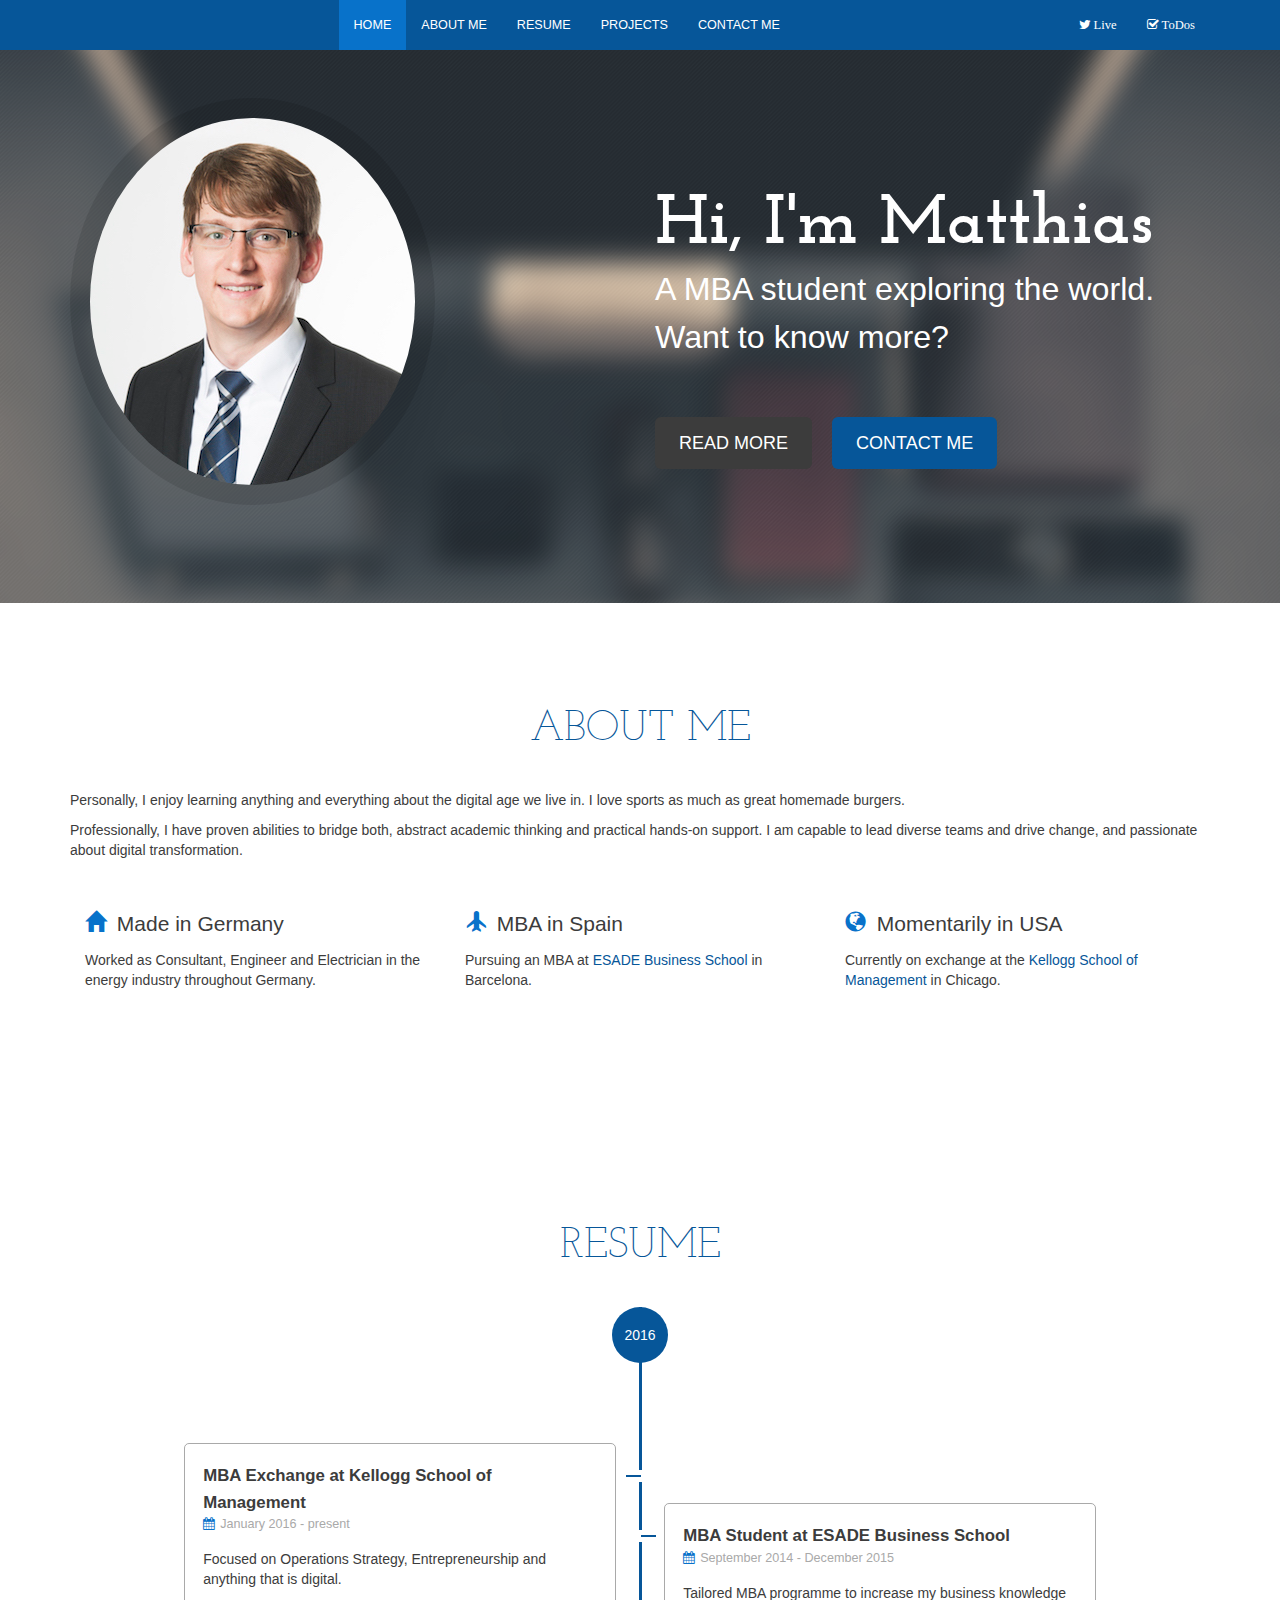
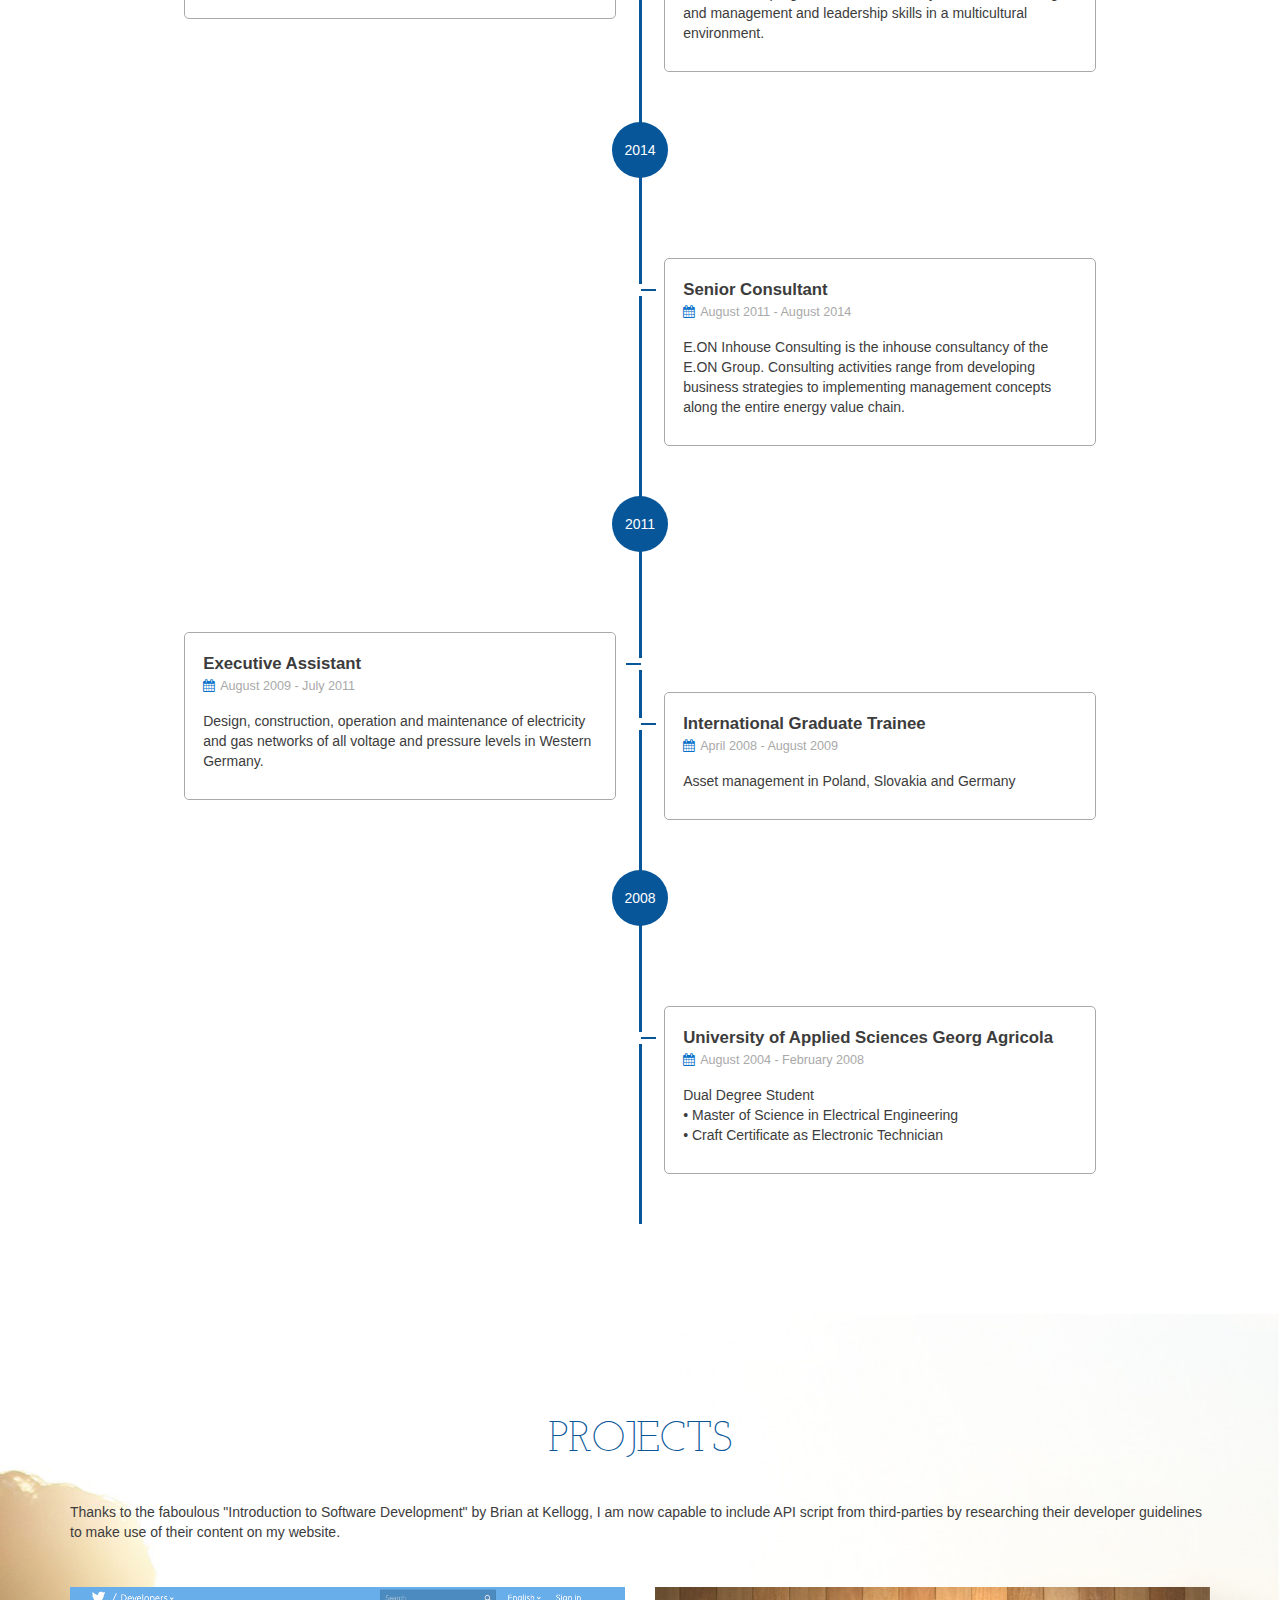
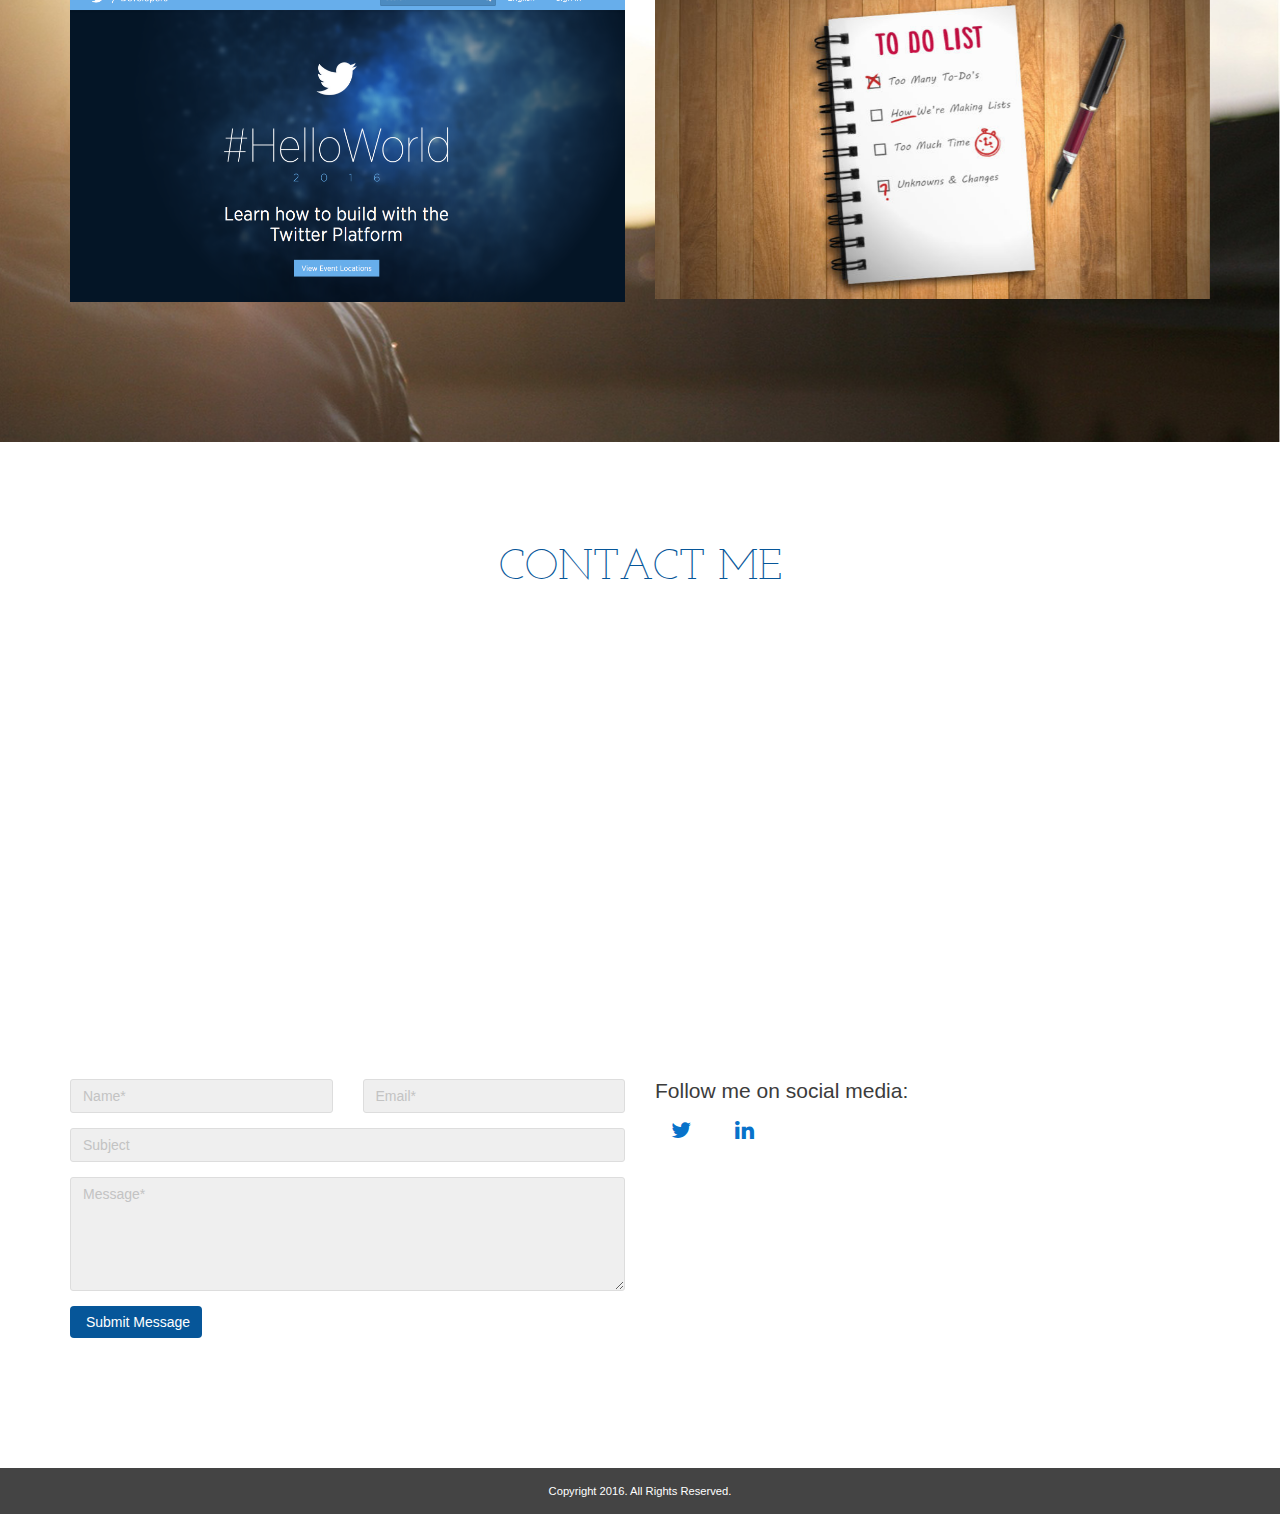
==== index.html @ 9c180a4d "Fixed navbar" ====
<!DOCTYPE html>
<head>
	<title>Matthias Printz - About Me</title>
	<meta charset="utf-8">
	<meta name="viewport" content="width=device-width, initial-scale=1.0">
	<meta name="description" content="Germany - Spain - USA">
	<meta name="author" content="Matthias Printz">

	<!-- CSS -->
	<link href="assets/css/bootstrap.css" media="screen, projection" rel="stylesheet" type="text/css">
	<link href="assets/css/font-awesome.min.css" media="screen, projection" rel="stylesheet" type="text/css">
	<link href="assets/css/main.css" media="screen, projection" rel="stylesheet" type="text/css">
	<link href="assets/css/skins/blue.css" media="screen, projection" rel="stylesheet" type="text/css">

	<!-- Fav and touch icons -->
	<!--  <link rel="apple-touch-icon-precomposed" sizes="144x144" href="assets/ico/apple-touch-icon-144-precomposed.png">
	<link rel="apple-touch-icon-precomposed" sizes="114x114" href="assets/ico/apple-touch-icon-114-precomposed.png">
	<link rel="apple-touch-icon-precomposed" sizes="72x72" href="assets/ico/apple-touch-icon-72-precomposed.png">
	<link rel="apple-touch-icon-precomposed" href="assets/ico/apple-touch-icon-57-precomposed.png">
	<link rel="shortcut icon" href="assets/ico/favicon.png"> -->

</head>
<body id="top" data-spy="scroll" data-target="#main-nav">
	<!-- WRAPPER -->
	<div class="wrapper">

		<!-- MAIN NAVIGATION -->
		<nav class="navbar navbar-default navbar-fixed-top" id="main-nav" role="navigation">
			<div class="container">
				<!-- brand and toggle -->
				<div class="navbar-header">
					<button type="button" class="navbar-toggle" data-toggle="collapse" data-target=".main-nav-collapse">
						<span class="sr-only">Toggle Navigation</span>
						<i class="fa fa-bars"></i>
					</button>
				</div>

				<!-- navigation links -->
				<div class="collapse navbar-collapse main-nav-collapse">
					<ul class="nav navbar-nav">
						<li><a href="#top">HOME</a></li>
						<li><a href="#about-me">ABOUT ME</a></li>
						<li><a href="#resume">RESUME</a></li>
						<li><a href="#projects">PROJECTS</a></li>
						<li><a href="#contacts">CONTACT ME</a></li>
					</ul>
					<ul class="nav navbar-nav navbar-right">
						<li><a href="twitter.html"<i class="fa fa-twitter"></i> Live</a></li>
						<li><a href="todos.html"<i class="fa fa-check-square-o"></i> ToDos</a></li>
					</ul>
				</div>
			</div>
		</nav>
		<!-- END MAIN NAVIGATION -->

		<!-- HEADER -->
		<header class="hero-unit header" id="header">
			<div class="container">
				<div class="row">
					<div class="col-md-6 left">
						<div class="avatar">
							<img src="assets/img/matthiasprintz.png" class="img-responsive" alt="Profile Picture" />
						</div>
					</div>
					<div class="col-md-6 right">
						<h1 class="hide">MATTHIAS PRINTZ</h1>
						<h2 class="heading">Hi, I'm Matthias</h2>
						<p>A MBA student exploring the world. Want to know more?</p>
						<a href="#about-me" class="btn btn-default btn-lg">READ MORE</a><a href="#contacts" class="btn btn-primary btn-lg">CONTACT ME</a>
					</div>
				</div>
			</div>
		</header>
		<!-- END HEADER -->

		<!-- ABOUT ME -->
		<section class="section about-me" id="about-me">
			<div class="container">
				<h2 class="heading">ABOUT ME</h2>
				<p>Personally, I enjoy learning anything and everything about the digital age we live in. I love sports as much as great homemade burgers.</p>
				<p>Professionally, I have proven abilities to bridge both, abstract academic thinking and practical hands-on support. I am capable to lead diverse teams and drive change, and passionate about digital transformation.</p>
				<div class="row interest">
					<div class="col-md-4">
						<h3 class="sub-heading"><span class="glyphicon glyphicon-home"></span> Made in Germany</h3>
						<p>Worked as Consultant, Engineer and Electrician in the energy industry throughout Germany.</p>
					</div>
					<div class="col-md-4">
						<h3 class="sub-heading"><span class="glyphicon glyphicon-plane"></span> MBA in Spain</h3>
						<p>Pursuing an MBA at <a href="http://www.esade.edu/ftmba/eng"> ESADE Business School</a> in Barcelona.</p>
					</div>
					<div class="col-md-4">
						<h3 class="sub-heading"><span class="glyphicon glyphicon-globe"></span> Momentarily in USA</h3>
						<p>Currently on exchange at the <a href="http://www.kellogg.northwestern.edu/programs/full-time-mba.aspx"> Kellogg School of Management</a> in Chicago.</p>
					</div>
				</div>
			</div>
		</section>
		<!-- END ABOUT ME -->

		<!-- RESUME -->
		<section class="section resume" id="resume">
			<div class="container">
				<h2 class="heading">RESUME</h2>
				<ul class="timeline">
					
					<li class="year">2016</li>
					<li class="event">
						<h3 class="heading">MBA Exchange at Kellogg School of Management</h3>
						<span class="month"><i class="fa fa-calendar"></i>January 2016 - present</span>
						<p>Focused on Operations Strategy, Entrepreneurship and anything that is digital.</p>
					</li>
					<li class="event">
						<h3 class="heading">MBA Student at ESADE Business School</h3>
						<span class="month"><i class="fa fa-calendar"></i>September 2014 - December 2015</span>
						<p>Tailored MBA programme to increase my business knowledge and management and leadership skills in a multicultural environment.</p>
					</li>
					
					<li class="year">2014</li>
					<li class="event">
						<h3 class="heading">Senior Consultant</h3>
						<span class="month"><i class="fa fa-calendar"></i>August 2011 - August 2014</span>
						<p>E.ON Inhouse Consulting is the inhouse consultancy of the E.ON Group. Consulting activities range from developing business strategies to implementing management concepts along the entire energy value chain.</p>
					</li>
					<li> </li>				

					<li class="year">2011</li>
					<li class="event">
						<h3 class="heading">Executive Assistant</h3>
						<span class="month"><i class="fa fa-calendar"></i>August 2009 - July 2011</span>
						<p>Design, construction, operation and maintenance of electricity and gas networks of all voltage and pressure levels in Western Germany.</p>
					</li>
					<li class="event">
						<h3 class="heading">International Graduate Trainee</h3>
						<span class="month"><i class="fa fa-calendar"></i>April 2008 - August 2009</span>
						<p>Asset management in Poland, Slovakia and Germany</p>
					</li>
					
					<li class="year">2008</li>
					<li class="event">
						<h3 class="heading">University of Applied Sciences Georg Agricola</h3>
						<span class="month"><i class="fa fa-calendar"></i>August 2004 - February 2008</span>
						<p> Dual Degree Student
						</br>•	Master of Science in Electrical Engineering
						</br>•	Craft Certificate as Electronic Technician 
						</p>
					</li>
				
				</ul>
			</div>
		</section>
		<!-- END RESUME -->

		<!-- PROJECTS -->
		<section class="section projects" id="projects">
			<div class="container">
				<h2 class="heading">PROJECTS</h2>
				<p class="copy-text">Thanks to the faboulous "Introduction to Software Development" by Brian at Kellogg, I am now capable to include API script from third-parties by researching their developer guidelines to make use of their content on my website.</p>
				<div class="row project-list">
					<ul class="project-grid project-effect-shrink">
						<li class="col-md-6">
							<figure>
								<img src="assets/img/projects/twitter.png" alt="Project 1"/>
								<figcaption>
									<div class="project-item-info">
										<h3 class="sub-heading">Twitter Live</h3>
										<p>See my latest tweets.</p>
										<a href="twitter.html" class="btn btn-primary">Check it out</a>
									</div>
								</figcaption>
							</figure>
						</li>
						<li class="col-md-6">
							<figure>
								<img src="assets/img/projects/todolist.jpg" alt="Project 2"/>
								<figcaption>
									<div class="project-item-info">
										<h3 class="sub-heading">ToDo Lists made easy</h3>
										<p>Make more out of your time.</p>
										<a href="todos.html" class="btn btn-primary">Check it out</a>
									</div>
								</figcaption>
							</figure>
						</li>
					</ul>
				</div>
			</div>
		</section>
		<!-- END PROJECTS -->

		<!-- CONTACTS -->
		<section class="section contacts" id="contacts">
			<div class="container">
				<h2 class="heading">CONTACT ME</h2>
				<div class="row google-map">
					<div class="map-canvas"></div>
				</div>
				<div class="row contact-address">
					<div class="col-md-6">
						<div class="contact-form-wrapper margin-bottom">
							<form id="contact-form" class="form-horizontal contact-form" method="post" role="form" novalidate>
								<div class="row">
									<div class="col-sm-6">
										<div class="form-group">
											<label for="contact-name" class="control-label sr-only">Name</label>
											<input type="text" class="form-control" id="contact-name" name="name" placeholder="Name*" required>
										</div>
									</div>
									<div class="col-sm-6">
										<div class="form-group">
											<label for="contact-email" class="control-label sr-only">Email</label>
											<input type="email" class="form-control" id="contact-email" name="email" placeholder="Email*" data-parsley-trigger="focusin focusout" required>
										</div>
									</div>
								</div>
								<div class="form-group">
									<label for="contact-subject" class="control-label sr-only">Subject</label>
									<div class="col-sm-12">
										<input type="text" class="form-control" id="contact-subject" name="subject" placeholder="Subject">
									</div>
								</div>
								<div class="form-group">
									<label for="contact-message" class="control-label sr-only">Message</label>
									<div class="col-sm-12">
										<textarea class="form-control" id="contact-message" name="message" rows="5" cols="30" placeholder="Message*" required></textarea>
									</div>
								</div>
								<div class="form-group">
									<div class="col-sm-12">
										<button id="submit-button" type="submit" class="btn btn-primary"><i class="fa loading-icon"></i> <span>Submit Message</span></button>
									</div>
								</div>
								<input type="hidden" name="msg-submitted" id="msg-submitted" value="true">
							</form>
						</div>
					</div>

					<div class="col-md-6">
						<div class="social">
							<h3 class="sub-heading">Follow me on social media:</h3>
							<p></p>
							<ul class="social-icons">
								<li><a href="http://twitter.com/MatthiasPrintz"><i class="fa fa-twitter"></i></a></li>							
								<li></li>
								<li><a href="https://es.linkedin.com/in/matthiasprintz"><i class="fa fa-linkedin"></i></a></li>
								<!-- <li><a href="#"><i class="fa fa-facebook"></i></a></li>
								<li><a href="#"><i class="fa fa-google-plus"></i></a></li>
								<li><a href="#"><i class="fa fa-dribbble"></i></a></li> -->
							</ul>
						</div>
						<!-- <div class="address-lines">
							<p>12345 North Main Street</p>
							<p>New York, 2233445</p>
							<p>Mobile: (1800) 765 - 4321</p>
							<p>Email: <a href="mailto:hello@yourdomain.com">hello@yourdomain.com</a></p>
						</div> -->
					</div>
				</div>
			</div>
		</section>
		<!-- END CONTACTS -->

		<!-- FOOTER -->
		<footer class="footer">
			<p>Copyright 2016. All Rights Reserved.</p>
		</footer>
		<!-- END FOOTER -->

	</div>
	<!-- END WRAPPER -->

	<!-- JAVASCRIPT (<script>$("div.navbar-fixed-top").autoHidingNavbar(4);</script>)-->
	<script src="assets/js/jquery-2.1.1.min.js"></script>
	<script src="assets/js/bootstrap.min.js"></script>
	<script src="http://maps.google.com/maps/api/js?sensor=true"></script>
	<script src="assets/js/plugins/map/jquery.ui.map.full.min.js?ver=3.0"></script>
	<script src="assets/js/plugins/scrolling/jquery.scrollTo-1.4.3.1-min.js"></script>
	<script src="assets/js/plugins/scrolling/jquery.localscroll-1.2.7-min.js"></script>
	<script src="assets/js/plugins/parsley/parsley.min.js"></script>
	<script src="assets/js/plugins/autohidingnavbar/jquery.bootstrap-autohidingnavbar.min.js"></script>
	<script src="assets/js/plugins/jquery-easypiechart/jquery.easypiechart.min.js"></script>
	<script src="assets/js/main.js"></script>
</body>
</html>
---- assets/css/main.css ----
/*	
*	############################################################################
*	
*	CVilized Resume/CV HTML Template Style
*	---------------------------------------------------------------------
*
*	Version		1.1
*	Author		The Develovers
*	Copyright	Copyright 2015 The Develovers
*	Website: 	https://themeineed.com
*	
*	############################################################################
*/
.timeline, .timeline.v1 {
  margin: 0px auto;
  max-width: 700px;
  overflow: hidden;
  height: auto;
  position: relative;
  padding: 0px;
  list-style-type: none;
  /*thanks to
  	 https://twitter.com/JacoKoster
  */
  background: url([data-uri]);
  background-repeat: repeat-y;
  background-position: 50% 0;
  	/*
  		border-box ftw, inside .timeline now to prevent
  		screwing up your CSS rule if you are not using
  		border-box
  		if that's the case, I have nothing to say to you.
  
  		thanks to https://github.com/jimmyandrade
  	*/
  /* 
  	elements 1,(2),3,(4), etc.
  	elements in brackets inherit these properties, some are overridden below (2n)
  	beginning at 0
  */
  /*v2*/
}
.timeline *, .timeline *:after, .timeline:after, .timeline *:before, .timeline:before, .timeline.v1 *, .timeline.v1 *:after, .timeline.v1:after, .timeline.v1 *:before, .timeline.v1:before {
  -webkit-box-sizing: border-box;
  -moz-box-sizing: border-box;
  box-sizing: border-box;
}
.timeline .year, .timeline.v1 .year {
  background: #505050;
  font-size: 3em;
  max-width: 4em;
  clear: both;
  margin: 1em auto;
  color: white;
  border-radius: 30% / 100%;
  text-align: center;
  margin-top: 50px;
  /*
  	thanks to Lukas Knuth ( https://github.com/christian-fei/Timeline.css/issues/1 )
  */
}
.timeline .year:first-of-type, .timeline.v1 .year:first-of-type {
  margin-top: 0 !important;
}
.timeline .year + .event, .timeline.v1 .year + .event {
  margin-top: -1.5em;
}
.timeline .event, .timeline.v1 .event {
  position: relative;
  text-align: center;
  float: right;
  clear: right;
  width: 45%;
  margin: 10px 2.5%;
  border-radius: 5px;
  list-style-type: none;
  display: block;
  padding: .4em;
  background: white;
  z-index: 15;
  color: #4d4d4d;
  border: 1px solid #d0d0d0;
  text-decoration: none;
  -webkit-transition: background .15s linear;
  -moz-transition: background .15s linear;
  -ms-transition: background .15s linear;
  -o-transition: background .15s linear;
  transition: background .15s linear;
}
.timeline .event.featured, .timeline.v1 .event.featured {
  width: 95% !important;
}
.timeline .event.featured:after, .timeline .event.featured:before, .timeline.v1 .event.featured:after, .timeline.v1 .event.featured:before {
  display: none;
}
@media all and (max-width: 600px) {
  .timeline .event, .timeline.v1 .event {
    width: 85%;
  }
}
.timeline .event.offset-first, .timeline.v1 .event.offset-first {
  margin-top: -1.5em;
}
.timeline .event img, .timeline.v1 .event img {
  margin-top: 10px;
  max-width: 100%;
}
.timeline .event:hover, .timeline.v1 .event:hover {
  background: #f6f6f6;
}
.timeline .event:hover:after, .timeline.v1 .event:hover:after {
  background: #505050;
}
.timeline .event:nth-of-type(2n), .timeline.v1 .event:nth-of-type(2n) {
  float: left;
  clear: left;
}
.timeline .event:nth-of-type(2n):after, .timeline.v1 .event:nth-of-type(2n):after {
  right: -5%;
  /* reset the standard declaration I defined before*/
  left: auto;
}
@media all and (min-width: 650px) {
  .timeline .event:after, .timeline.v1 .event:after {
    display: block;
    content: ' ';
    height: 9px;
    width: 9px;
    background: #9d9d9d;
    border-radius: 50%;
    position: absolute;
    left: -5%;
    top: 1.5em;
    border: 2px solid white;
  }
}
.timeline time, .timeline.v1 time {
  display: block;
  font-weight: bold;
}
.timeline.v2 .year, .timeline.v1.v2 .year {
  background: white;
  color: #505050;
  border: 2px solid #505050;
}
.timeline.v2 .event, .timeline.v1.v2 .event {
  border: none;
  background: #FAFAFA;
  border-bottom: 1px solid #cac4c4;
}

/*------------------------------------------------*/
/*	Base
/*------------------------------------------------*/
@font-face {
  font-family: "Josefin Slab Bold";
  src: url('../fonts/josefinslab-bold-webfont.eot?1376433878');
  src: url('../fonts/josefinslab-bold-webfont.eot?&1376433878#iefix') format('embedded-opentype'), url('../fonts/josefinslab-bold-webfont.svg?1376433878') format('svg'), url('../fonts/josefinslab-bold-webfont.ttf?1376433878') format('truetype'), url('../fonts/josefinslab-bold-webfont.woff?1376433878') format('woff');
}
@font-face {
  font-family: "Josefin Slab Light";
  src: url('../fonts/josefinslab-light-webfont.eot?1376433878');
  src: url('../fonts/josefinslab-light-webfont.eot?&1376433878#iefix') format('embedded-opentype'), url('../fonts/josefinslab-light-webfont.svg?1376433878') format('svg'), url('../fonts/josefinslab-light-webfont.ttf?1376433878') format('truetype'), url('../fonts/josefinslab-light-webfont.woff?1376433878') format('woff');
}
/* general styles */
body {
  position: relative;
  font-family: "Helvetica Neue", Helvetica, Arial, sans-serif;
  font-size: 14px;
  color: #3c3c3c;
}

a {
  color: #cf5037;
}
a:hover, a:focus {
  color: #d97460;
  text-decoration: none;
}

.layout-boxed {
  background-image: url('../img/gray_jean.png?1353438653');
  background-repeat: repeat;
  background-color: #ccc;
}
.layout-boxed .wrapper {
  max-width: 1200px;
  margin: 0 auto;
  box-shadow: 0 0 5px #ccc;
}

.glyphicon,
i {
  color: #aea08b;
}

.section {
  padding: 90px 0;
}
.section .heading {
  font-family: "Josefin Slab Light";
  color: #bc341b;
  font-size: 3em;
  line-height: 1.6;
  margin-top: 0;
  margin-bottom: 30px;
  text-align: center;
}
.section .sub-heading {
  font-weight: 300;
  font-size: 1.5em;
}

.btn {
  border: none;
  color: #fff;
}

.btn-default {
  background-color: #2067CA;
}
.btn-default:hover, .btn-default:active, .btn-default:focus {
  background-color: #226ed7;
  color: #fff;
}

.btn-primary,
.btn-primary[disabled],
.btn-primary.disabled {
  background-color: #cf5037;
}
.btn-primary:hover, .btn-primary:active, .btn-primary:focus,
.btn-primary[disabled]:hover,
.btn-primary[disabled]:active,
.btn-primary[disabled]:focus,
.btn-primary.disabled:hover,
.btn-primary.disabled:active,
.btn-primary.disabled:focus {
  background-color: #d25b43;
  color: #fff;
}

.btn.loading {
  background-image: -webkit-gradient(linear, 0 0, 100% 100%, color-stop(0.25, rgba(0, 0, 0, 0.1)), color-stop(0.25, transparent), color-stop(0.5, transparent), color-stop(0.5, rgba(0, 0, 0, 0.1)), color-stop(0.75, rgba(0, 0, 0, 0.1)), color-stop(0.75, transparent), to(transparent));
  background-image: -moz-linear-gradient(-45deg, rgba(0, 0, 0, 0.1) 25%, transparent 25%, transparent 50%, rgba(0, 0, 0, 0.1) 50%, rgba(0, 0, 0, 0.1) 75%, transparent 75%, transparent);
  background-position: 0 0;
  background-size: 60px 60px;
  -moz-background-size: 60px 60px;
  -webkit-background-size: 60px 60px;
  -webkit-animation: animate-stripes 2s linear infinite;
}

.popover {
  -moz-box-shadow: 0 2px 4px 0 rgba(0, 0, 0, 0.1);
  -webkit-box-shadow: 0 2px 4px 0 rgba(0, 0, 0, 0.1);
  box-shadow: 0 2px 4px 0 rgba(0, 0, 0, 0.1);
}

.light-icon {
  color: #fff;
}

/*------------------------------------------------*/
/*	Navigation
/*------------------------------------------------*/
.main-nav-collapse {
  text-align: center;
}

.navbar {
  -moz-border-radius: 0;
  -webkit-border-radius: 0;
  border-radius: 0;
  margin-bottom: 0;
}

.navbar-default {
  background-color: #cf5037;
  border: none;
}
.navbar-default .navbar-nav {
  display: inline-block;
  vertical-align: middle;
  *vertical-align: auto;
  *zoom: 1;
  *display: inline;
  margin: 0 auto;
  float: none;
}
.navbar-default .navbar-nav li a {
  font-size: 0.9em;
  color: #fff;
}
.navbar-default .navbar-nav li a:hover {
  color: #fff;
  background-color: #d97460;
}
.navbar-default .navbar-nav li a:focus {
  color: #fff;
}
.navbar-default .navbar-nav li.active a {
  color: #fff;
  background-color: #d97460;
}
.navbar-default .navbar-nav li.active a:hover, .navbar-default .navbar-nav li.active a:focus {
  color: #fff;
  background-color: #d97460;
}
@media screen and (max-width: 767px) {
  .navbar-default .navbar-nav {
    display: block;
  }
}
.navbar-default .navbar-toggle {
  border: none;
  padding: 0;
}
.navbar-default .navbar-toggle:hover, .navbar-default .navbar-toggle:focus {
  background-color: transparent;
}
.navbar-default .navbar-toggle i {
  font-size: 28px;
  color: #fff;
}

/*------------------------------------------------*/
/*	Header
/*------------------------------------------------*/
/* hero-unit */
.hero-unit {
  -moz-background-size: cover;
  -o-background-size: cover;
  -webkit-background-size: cover;
  background-size: cover;
  background-image: url('../img/hero-bg.png?1378700994');
  background-repeat: no-repeat;
  background-position: top center;
  padding-top: 7em;
  padding-bottom: 7em;
  text-align: center;
}
@media screen and (min-width: 992px) {
  .hero-unit {
    text-align: left;
  }
}

.header {
  margin-bottom: 0;
  color: #fff;
}
.header .right {
  padding-top: 5em;
}
.header .heading {
  font-family: "Josefin Slab Bold";
  font-size: 2.5em;
  margin-bottom: 0;
}
@media screen and (min-width: 768px) {
  .header .heading {
    font-size: 5em;
  }
}
.header p {
  font-size: 2.3em;
  margin-bottom: 55px;
  line-height: 1.5;
  font-weight: 200;
}
.header .btn {
  margin-right: 0;
  margin-bottom: 20px;
  padding: 14px 24px;
  display: block;
}
@media screen and (min-width: 768px) {
  .header .btn {
    display: inline-block;
    vertical-align: middle;
    *vertical-align: auto;
    *zoom: 1;
    *display: inline;
    margin-right: 20px;
  }
}

/* avatar */
.avatar {
  -moz-border-radius: 50%;
  -webkit-border-radius: 50%;
  border-radius: 50%;
  display: inline-block;
  vertical-align: middle;
  *vertical-align: auto;
  *zoom: 1;
  *display: inline;
  border: 20px solid rgba(0, 0, 0, 0.1);
}
.avatar img {
  -moz-border-radius: 50%;
  -webkit-border-radius: 50%;
  border-radius: 50%;
  width: 100%;
  margin: 0 auto;
}
@media screen and (min-width: 992px) {
  .avatar img {
    margin: 0;
  }
}

/*------------------------------------------------*/
/*	About Me
/*------------------------------------------------*/
.about-me {
  background-color: #ffe9c8;
}

.social .sub-heading {
  margin-top: 0;
}
@media screen and (min-width: 768px) {
  .social .sub-heading {
    display: inline-block;
    vertical-align: middle;
    *vertical-align: auto;
    *zoom: 1;
    *display: inline;
  }
}

.interest {
  margin: 30px 0;
}
.interest .sub-heading {
  margin-bottom: 15px;
}
.interest .sub-heading .glyphicon {
  margin-right: 5px;
}

ul.social-icons {
  list-style-type: none;
}
ul.social-icons, ul.social-icons li {
  margin: 0;
  padding: 0;
  display: inline;
}
@media screen and (min-width: 768px) {
  ul.social-icons {
    position: relative;
    top: -3px;
    left: 6px;
  }
}
ul.social-icons li {
  padding: 10px;
}
ul.social-icons li a {
  display: inline-block;
  vertical-align: middle;
  *vertical-align: auto;
  *zoom: 1;
  *display: inline;
}
ul.social-icons li a:hover {
  text-decoration: none;
}
ul.social-icons i {
  font-size: 22px;
}
ul.social-icons i:hover {
  color: #7c6d57;
}

/*------------------------------------------------*/
/*	Skills
/*------------------------------------------------*/
.skills {
  background-color: #eed9b8;
}

.skill-chart {
  text-align: center;
}
.skill-chart .chart-title {
  display: block;
  font-size: 24px;
  color: #875f20;
}
@media screen and (max-width: 768px) {
  .skill-chart .chart-title {
    margin-bottom: 50px;
  }
}

.pie-chart {
  display: inline-block;
  vertical-align: middle;
  *vertical-align: auto;
  *zoom: 1;
  *display: inline;
  position: relative;
  width: 180px;
  margin-bottom: 20px;
}
.pie-chart canvas {
  position: absolute;
  top: 0;
  left: 0;
}
.pie-chart .percent {
  display: inline-block;
  vertical-align: middle;
  *vertical-align: auto;
  *zoom: 1;
  *display: inline;
  line-height: 180px;
  z-index: 2;
  font-size: 18px;
  font-weight: 300;
  color: #875f20;
}
.pie-chart .percent:after {
  margin-left: 0.1em;
}

/*------------------------------------------------*/
/*	Resume
/*------------------------------------------------*/
.resume {
  background-color: #f4debe;
}

/* timeline */
.timeline {
  background-image: url('../img/vertical-line.png?1378694750');
  background-repeat: repeat-y;
  background-position: 50% 0;
  max-width: 960px;
}
.timeline .year {
  background: #cf5037;
  font-size: 1em;
  line-height: 4;
  color: #f4debe;
  width: 6em;
  border-radius: 50%;
  margin-top: 0;
  margin-bottom: 0;
}
@media screen and (min-width: 992px) {
  .timeline .year {
    margin-bottom: 30px;
  }
}
.timeline .year + .event {
  margin-top: 50px;
}
.timeline .month {
  display: block;
  margin-bottom: 15px;
  color: #aea08b;
  font-size: 0.9em;
}
.timeline .month i {
  margin-right: 5px;
}
.timeline .event {
  width: 100%;
  margin: 50px 0;
  padding: 1.3em;
  background: #f5e2c7;
  border-color: #e5b267;
  text-align: left;
  color: #3c3c3c;
}
@media screen and (min-width: 992px) {
  .timeline .event {
    width: 45%;
    margin: 110px 2.5% 50px 2.5%;
  }
}
.timeline .event:hover {
  background: #f5e2c7;
}
.timeline .event:hover:after {
  background: #2067CA;
}
.timeline .event:after {
  -moz-border-radius: 0;
  -webkit-border-radius: 0;
  border-radius: 0;
  width: 25px;
  height: 12px;
  border-color: #f4debe;
  border-width: 5px;
  background: #cf5037;
  top: 1.8em;
  left: -29px;
}
.timeline .event:nth-of-type(2n):after {
  right: -31px;
}
.timeline .heading {
  color: #2067CA;
  font-weight: 700;
  font-size: 1.2em;
  font-family: "Helvetica Neue", Helvetica, Arial, sans-serif;
  text-align: left;
  margin-bottom: 0;
}
.timeline.timeline-right .event:nth-of-type(2n) {
  float: right;
  clear: right;
}
.timeline.timeline-right .event:nth-of-type(2n):after {
  right: auto;
  left: -29px;
}
@media screen and (min-width: 992px) {
  .timeline.timeline-right .event {
    margin-top: 30px;
  }
}
.timeline.timeline-left .event {
  float: left;
  clear: left;
}
.timeline.timeline-left .event:after {
  left: auto;
  right: -29px;
}

/*------------------------------------------------*/
/*	Projects
/*------------------------------------------------*/
.projects {
  -moz-background-size: cover;
  -o-background-size: cover;
  -webkit-background-size: cover;
  background-size: cover;
  background-image: url('../img/project-bg.png?1425380243');
  background-repeat: no-repeat;
  background-position: center -20em;
}
@media screen and (max-width: 1440px) {
  .projects {
    background-position: center 0;
  }
}

.layout-boxed .projects {
  background-position: center 0;
}

/* project grid */
.project-grid {
  margin: 0;
  padding: 0;
  border: 0;
  overflow: hidden;
  *zoom: 1;
  max-width: 1300px;
  margin: 35px auto 0 auto;
  text-align: center;
}
.project-grid li {
  list-style-image: none;
  list-style-type: none;
  margin-left: 0;
  display: inline-block;
  vertical-align: middle;
  *vertical-align: auto;
  *zoom: 1;
  *display: inline;
  white-space: nowrap;
}
@media screen and (max-width: 31.5em) {
  .project-grid {
    padding: 10px 10px 0 10px;
  }
}
.project-grid li {
  margin: 0 0 50px 0;
  text-align: left;
  position: relative;
  white-space: inherit;
}
@media screen and (max-width: 31.5em) {
  .project-grid li {
    width: 100%;
    min-width: 300px;
  }
}
@media screen and (max-width: 991px) {
  .project-grid li {
    display: block;
  }
}
.project-grid figure {
  margin: 0;
  position: relative;
}
.project-grid figure img {
  width: 100%;
  display: block;
  position: relative;
}
@media screen and (min-width: 992px) {
  .project-grid figure img {
    max-width: 100%;
  }
}
.project-grid figure .project-item-info {
  font-weight: 300;
}
.project-grid figure .project-item-info .sub-heading {
  font-size: 1.1em;
  line-height: 1;
  color: #fff;
}
@media screen and (max-width: 992px) {
  .project-grid figure .project-item-info {
    background-color: rgba(0, 0, 0, 0.7);
    padding: 20px;
    color: #FFF;
  }
}
.project-grid figcaption {
  top: 0;
  left: 0;
}
@media screen and (min-width: 992px) {
  .project-grid figcaption {
    position: absolute;
    background: rgba(210, 210, 210, 0.1);
  }
}

/* effect */
@media screen and (min-width: 992px) {
  .project-effect-shrink figure img {
    -moz-transition: -moz-transform 0.4s;
    -o-transition: -o-transform 0.4s;
    -webkit-transition: -webkit-transform 0.4s;
    transition: transform 0.4s;
    z-index: 10;
  }
  .project-effect-shrink figure:hover img {
    -moz-transform: scale(0.4);
    -ms-transform: scale(0.4);
    -webkit-transform: scale(0.4);
    transform: scale(0.4);
  }
  .project-effect-shrink figure:hover figcaption {
    filter: progid:DXImageTransform.Microsoft.Alpha(enabled=false);
    opacity: 1;
    -moz-transform: scale(1);
    -ms-transform: scale(1);
    -webkit-transform: scale(1);
    transform: scale(1);
  }
  .project-effect-shrink figure .project-item-info {
    width: 100%;
    position: absolute;
    bottom: 5px;
    padding: 0 20px;
  }
  .project-effect-shrink figure .project-item-info p {
    font-size: 0.9em;
    color: #fff;
    margin-bottom: 5px;
  }
  .project-effect-shrink figure .project-item-info a {
    position: absolute;
    right: 20px;
    top: 10px;
    padding: 7px 12px;
    font-size: 0.8em;
    color: #c1d7f5;
  }
  .project-effect-shrink figcaption {
    filter: progid:DXImageTransform.Microsoft.Alpha(Opacity=0);
    opacity: 0;
    -moz-backface-visibility: hidden;
    -webkit-backface-visibility: hidden;
    backface-visibility: hidden;
    -moz-transform: scale(0.7);
    -ms-transform: scale(0.7);
    -webkit-transform: scale(0.7);
    transform: scale(0.7);
    -moz-transition: -moz-transform 0.4s, opacity 0.4s;
    -o-transition: -o-transform 0.4s, opacity 0.4s;
    -webkit-transition: -webkit-transform 0.4s, opacity 0.4s;
    transition: transform 0.4s, opacity 0.4s;
    height: 100%;
    width: 100%;
  }
}
/*------------------------------------------------*/
/*	Contacts
/*------------------------------------------------*/
.contacts {
  background-color: #eed9b8;
}
.contacts .google-map {
  margin: 40px 0;
}

/* contact form */
.contact-form {
  margin-bottom: 40px;
}
.contact-form input[type="text"],
.contact-form input[type="email"],
.contact-form textarea {
  -moz-border-radius: 3px;
  -webkit-border-radius: 3px;
  border-radius: 3px;
  -moz-box-shadow: none !important;
  -webkit-box-shadow: none !important;
  box-shadow: none !important;
  background-color: #f3e4cd;
  border: 1px solid #e9cea3;
  color: #d0973d;
}
.contact-form input[type="text"]::-webkit-input-placeholder,
.contact-form input[type="email"]::-webkit-input-placeholder,
.contact-form textarea::-webkit-input-placeholder {
  /* WebKit browsers */
  color: #e4c38f;
}
.contact-form input[type="text"]:-moz-placeholder,
.contact-form input[type="email"]:-moz-placeholder,
.contact-form textarea:-moz-placeholder {
  /* Mozilla Firefox 4 to 18 */
  color: #e4c38f;
}
.contact-form input[type="text"]::-moz-placeholder,
.contact-form input[type="email"]::-moz-placeholder,
.contact-form textarea::-moz-placeholder {
  /* Mozilla Firefox 19+ */
  color: #e4c38f;
}
.contact-form input[type="text"]:-ms-input-placeholder,
.contact-form input[type="email"]:-ms-input-placeholder,
.contact-form textarea:-ms-input-placeholder {
  /* Internet Explorer 10+ */
  color: #e4c38f;
}
.contact-form input[type="text"]:focus,
.contact-form input[type="email"]:focus,
.contact-form textarea:focus {
  outline: none;
  border: 1px solid #daad66 !important;
}

div[class*="col-"] > .form-group {
  margin-left: 0;
  margin-right: 0;
}

/* parsley erorr list */
.parsley-errors-list {
  margin: 0;
  padding: 0;
  border: 0;
  overflow: hidden;
  *zoom: 1;
}
.parsley-errors-list li {
  list-style-image: none;
  list-style-type: none;
  margin-left: 0;
  display: inline-block;
  vertical-align: middle;
  *vertical-align: auto;
  *zoom: 1;
  *display: inline;
  white-space: nowrap;
}
.parsley-errors-list li {
  color: #D9534F;
  font-size: 0.9em;
  margin-top: 3px;
}

/* google maps */
.map-canvas {
  height: 400px;
}

.address-lines {
  margin-top: 40px;
}

/*------------------------------------------------*/
/*	Footer
/*------------------------------------------------*/
.footer {
  background-color: #e4c38f;
  text-align: center;
  font-size: 0.8em;
  padding: 15px 0;
  margin-top: 0;
}
.footer p {
  margin-bottom: 0;
}
---- assets/css/skins/blue.css ----
/* Skin: Blue */
/* general */
a {
  color: #065699;
}
a:hover, a:focus {
  color: #0872ca;
}

.btn-default {
  background-color: #3c3c3c;
}
.btn-default:hover, .btn-default:active, .btn-default:focus {
  background-color: #444444;
}

.btn-primary,
.btn-primary[disabled],
.btn-primary.disabled {
  background-color: #065699;
}
.btn-primary:hover, .btn-primary:active, .btn-primary:focus,
.btn-primary[disabled]:hover,
.btn-primary[disabled]:active,
.btn-primary[disabled]:focus,
.btn-primary.disabled:hover,
.btn-primary.disabled:active,
.btn-primary.disabled:focus {
  background-color: #075ea8;
  color: #fff;
}

.navbar-default {
  background-color: #065699;
}
.navbar-default .navbar-nav li a:hover {
  color: #fff;
  background-color: #0872ca;
}
.navbar-default .navbar-nav li.active a {
  background-color: #0872ca;
}
.navbar-default .navbar-nav li.active a:hover, .navbar-default .navbar-nav li.active a:focus {
  color: #fff;
  background-color: #0872ca;
}

.section .heading {
  color: #065699;
}

.glyphicon,
i {
  color: #0872ca;
}

/* section background color */
.skills {
  background-color: #444;
}

.about-me {
  background-color: #fff;
}

.resume {
  background: #fff;
}

.contacts {
  background: #fff;
}

/* skills */
.skill-chart .chart-title {
  color: #fff;
}

.pie-chart .percent {
  color: #fff;
}

/* timeline */
.timeline {
  background-image: url('../../img/vertical-line-blue.png?1425356454');
}
.timeline .year {
  background: #065699;
  color: #fff;
}
.timeline .month {
  color: #a9a9a9;
}
.timeline .event {
  background: #fff;
  border-color: #a9a9a9;
}
.timeline .event:hover {
  background: #fff;
}
.timeline .event:hover:after {
  background: #3c3c3c;
}
.timeline .event:after {
  background: #065699;
  border-color: #fff;
}
.timeline .heading {
  color: #3c3c3c;
}

/* projects */
@media screen and (min-width: 992px) {
  .project-effect-shrink figure .project-item-info a {
    color: #a2a2a2;
  }
}
/* contacts */
.contact-form input[type="text"],
.contact-form input[type="email"],
.contact-form textarea {
  background-color: #efefef;
  border: 1px solid #dddddd;
  color: #808080;
}
.contact-form input[type="text"]::-webkit-input-placeholder,
.contact-form input[type="email"]::-webkit-input-placeholder,
.contact-form textarea::-webkit-input-placeholder {
  /* WebKit browsers */
  color: #c3c3c3;
}
.contact-form input[type="text"]:-moz-placeholder,
.contact-form input[type="email"]:-moz-placeholder,
.contact-form textarea:-moz-placeholder {
  /* Mozilla Firefox 4 to 18 */
  color: #c3c3c3;
}
.contact-form input[type="text"]::-moz-placeholder,
.contact-form input[type="email"]::-moz-placeholder,
.contact-form textarea::-moz-placeholder {
  /* Mozilla Firefox 19+ */
  color: #c3c3c3;
}
.contact-form input[type="text"]:-ms-input-placeholder,
.contact-form input[type="email"]:-ms-input-placeholder,
.contact-form textarea:-ms-input-placeholder {
  /* Internet Explorer 10+ */
  color: #c3c3c3;
}
.contact-form input[type="text"]:focus,
.contact-form input[type="email"]:focus,
.contact-form textarea:focus {
  border: 1px solid #aaaaaa !important;
}

/* footer */
.footer {
  background-color: #444;
  color: #fff;
}
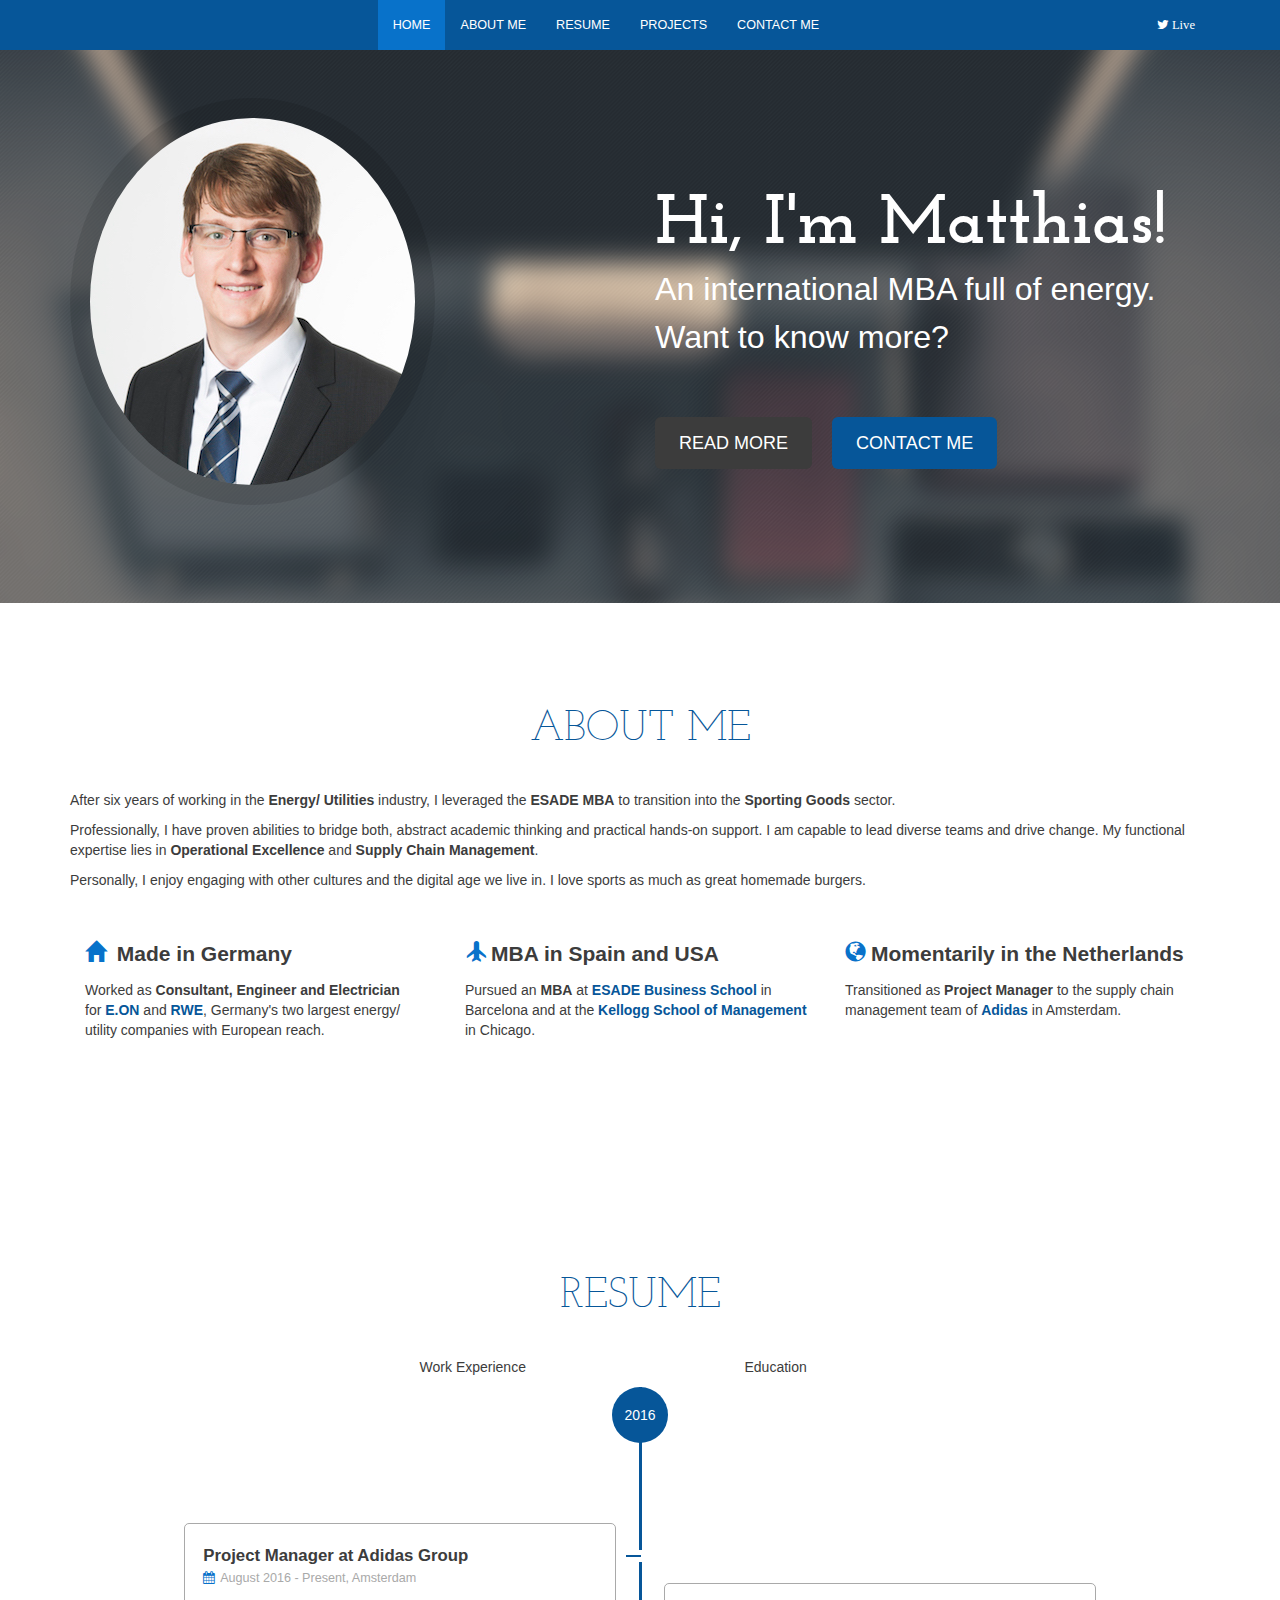
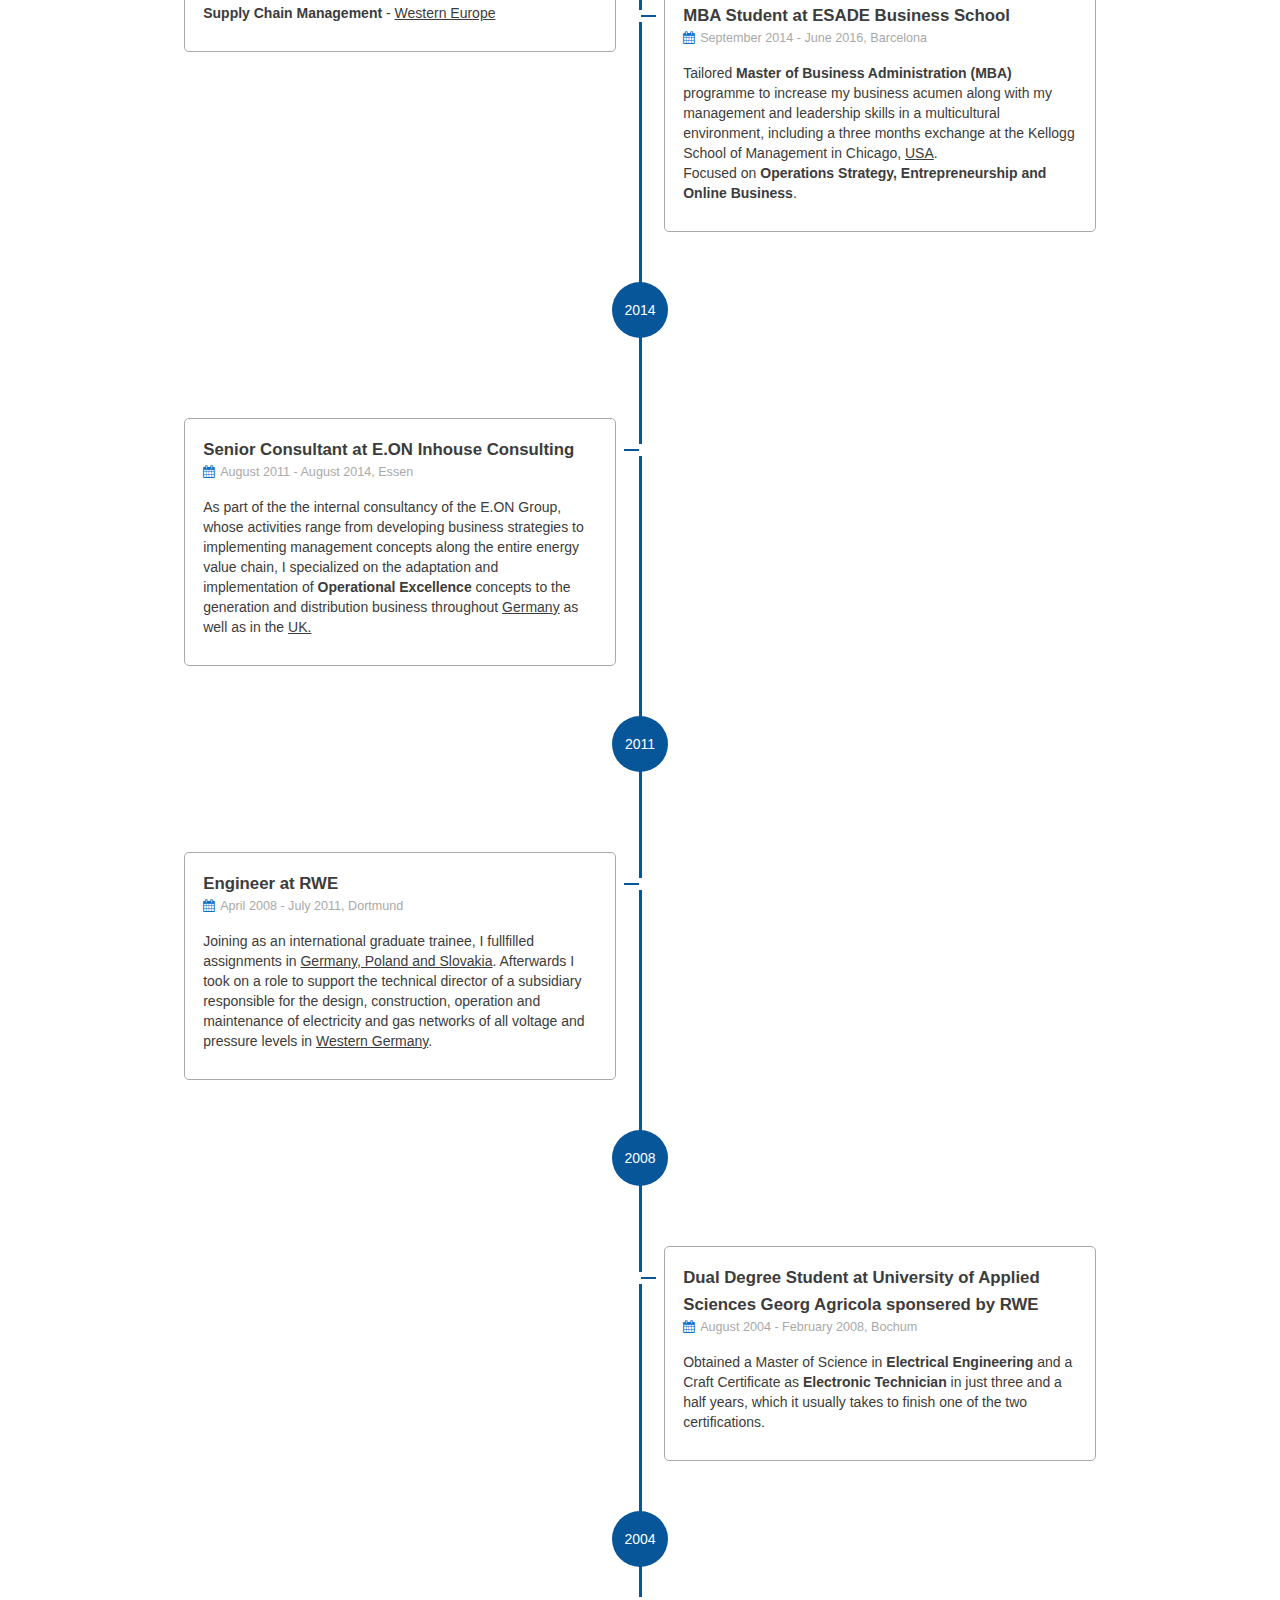
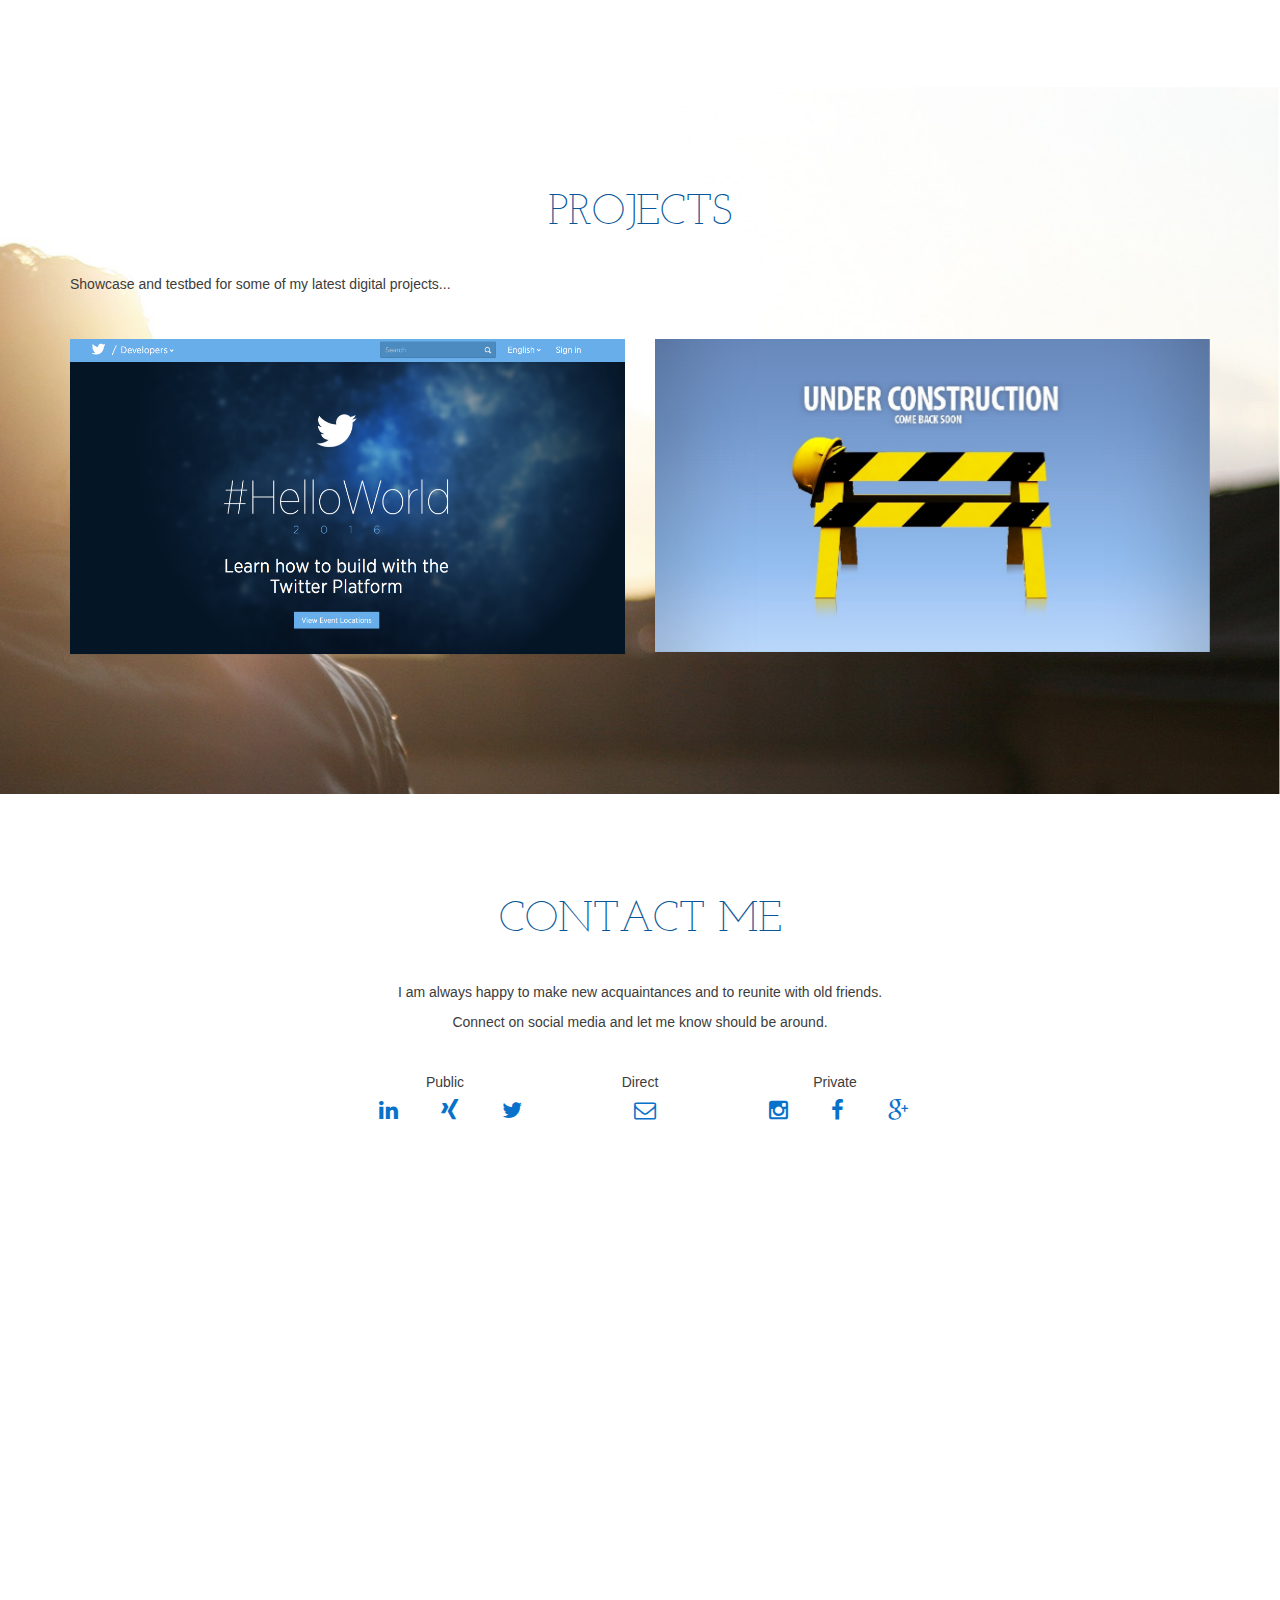
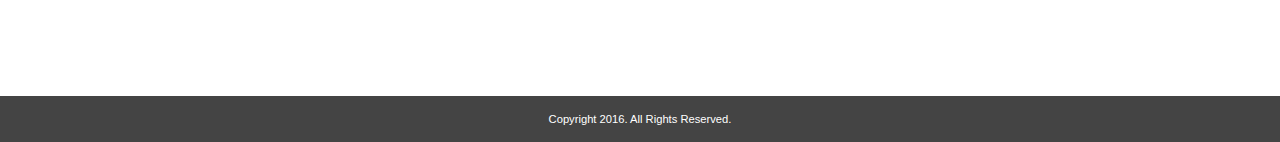
==== commit 738b72a3: "Big change for Adidas" ====
--- a/index.html
+++ b/index.html
@@ -26,6 +26,9 @@
 
 		<!-- MAIN NAVIGATION -->
 		<nav class="navbar navbar-default navbar-fixed-top" id="main-nav" role="navigation">
+		<!--
+		<nav class="navbar navbar-default navbar-fixed-top" role="navigation">
+		-->
 			<div class="container">
 				<!-- brand and toggle -->
 				<div class="navbar-header">
@@ -33,8 +36,8 @@
 						<span class="sr-only">Toggle Navigation</span>
 						<i class="fa fa-bars"></i>
 					</button>
-				</div>
-
+
+				</div>
 				<!-- navigation links -->
 				<div class="collapse navbar-collapse main-nav-collapse">
 					<ul class="nav navbar-nav">
@@ -46,7 +49,7 @@
 					</ul>
 					<ul class="nav navbar-nav navbar-right">
 						<li><a href="twitter.html"<i class="fa fa-twitter"></i> Live</a></li>
-						<li><a href="todos.html"<i class="fa fa-check-square-o"></i> ToDos</a></li>
+						<!-- <li><a href="todos.html"<i class="fa fa-check-square-o"></i> ToDos</a></li> -->
 					</ul>
 				</div>
 			</div>
@@ -64,8 +67,8 @@
 					</div>
 					<div class="col-md-6 right">
 						<h1 class="hide">MATTHIAS PRINTZ</h1>
-						<h2 class="heading">Hi, I'm Matthias</h2>
-						<p>A MBA student exploring the world. Want to know more?</p>
+						<h2 class="heading">Hi, I'm Matthias!</h2>
+						<p>An international MBA full of energy.<br>Want to know more?</p>
 						<a href="#about-me" class="btn btn-default btn-lg">READ MORE</a><a href="#contacts" class="btn btn-primary btn-lg">CONTACT ME</a>
 					</div>
 				</div>
@@ -77,20 +80,27 @@
 		<section class="section about-me" id="about-me">
 			<div class="container">
 				<h2 class="heading">ABOUT ME</h2>
-				<p>Personally, I enjoy learning anything and everything about the digital age we live in. I love sports as much as great homemade burgers.</p>
-				<p>Professionally, I have proven abilities to bridge both, abstract academic thinking and practical hands-on support. I am capable to lead diverse teams and drive change, and passionate about digital transformation.</p>
+				
+				<p>After six years of working in the <b>Energy/ Utilities</b> industry, I leveraged the <b>ESADE MBA</b> to transition into the <b>Sporting Goods</b> sector.</p>
+
+				<p>Professionally, I have proven abilities to bridge both, abstract academic thinking and practical hands-on support. I am capable to lead diverse teams and drive change. My functional expertise lies in <b>Operational Excellence</b> and <b>Supply Chain Management</b>.</p>
+
+				<p>Personally, I enjoy engaging with other cultures and the digital age we live in. I love sports as much as great homemade burgers.</p>
+				
 				<div class="row interest">
 					<div class="col-md-4">
-						<h3 class="sub-heading"><span class="glyphicon glyphicon-home"></span> Made in Germany</h3>
-						<p>Worked as Consultant, Engineer and Electrician in the energy industry throughout Germany.</p>
+						<h3 class="sub-heading"><span class="glyphicon glyphicon-home"></span> <b>Made in Germany</b></h3>
+						<p>Worked as <b>Consultant, Engineer and Electrician</b><br> for <a href="http://www.eon.com"><b>E.ON</b></a> and <a href="http://www.rwe.com"><b>RWE</b></a>, Germany's two largest energy/ utility companies with European reach.</p>
 					</div>
 					<div class="col-md-4">
-						<h3 class="sub-heading"><span class="glyphicon glyphicon-plane"></span> MBA in Spain</h3>
-						<p>Pursuing an MBA at <a href="http://www.esade.edu/ftmba/eng"> ESADE Business School</a> in Barcelona.</p>
+						<h3 class="sub-heading"><span class="glyphicon glyphicon-plane"></span><b>MBA in Spain and USA</b></h3>
+						<p>Pursued an <b>MBA</b> at <a href="http://www.esade.edu/ftmba/eng"><b>ESADE Business School</b></a> in Barcelona and at 
+						the <a href="http://www.kellogg.northwestern.edu/programs/full-time-mba.aspx"><b>Kellogg School of Management</b></a> in 
+						Chicago.</p>
 					</div>
 					<div class="col-md-4">
-						<h3 class="sub-heading"><span class="glyphicon glyphicon-globe"></span> Momentarily in USA</h3>
-						<p>Currently on exchange at the <a href="http://www.kellogg.northwestern.edu/programs/full-time-mba.aspx"> Kellogg School of Management</a> in Chicago.</p>
+						<h3 class="sub-heading"><span class="glyphicon glyphicon-globe"></span><b>Momentarily in the Netherlands</b></h3>
+						<p>Transitioned as <b>Project Manager</b> to the supply chain management team of <a href="http://www.adidas-group.com/"><b> Adidas</b></a> in Amsterdam.</p> 
 					</div>
 				</div>
 			</div>
@@ -101,50 +111,48 @@
 		<section class="section resume" id="resume">
 			<div class="container">
 				<h2 class="heading">RESUME</h2>
+				<p align="center">Work Experience &emsp; &emsp; &emsp; &emsp; &emsp; &emsp; &emsp; &emsp; &emsp; &emsp; &emsp; &emsp; Education &emsp; &emsp; &emsp;</p>
+
 				<ul class="timeline">
-					
 					<li class="year">2016</li>
 					<li class="event">
-						<h3 class="heading">MBA Exchange at Kellogg School of Management</h3>
-						<span class="month"><i class="fa fa-calendar"></i>January 2016 - present</span>
-						<p>Focused on Operations Strategy, Entrepreneurship and anything that is digital.</p>
+						<h3 class="heading">Project Manager at Adidas Group</h3>
+						<span class="month"><i class="fa fa-calendar"></i>August 2016 - Present, Amsterdam</span>
+						<p><b>Supply Chain Management</b> - <u>Western Europe</u></p>
 					</li>
 					<li class="event">
 						<h3 class="heading">MBA Student at ESADE Business School</h3>
-						<span class="month"><i class="fa fa-calendar"></i>September 2014 - December 2015</span>
-						<p>Tailored MBA programme to increase my business knowledge and management and leadership skills in a multicultural environment.</p>
-					</li>
-					
+						<span class="month"><i class="fa fa-calendar"></i>September 2014 - June 2016, Barcelona</span>
+						<p>Tailored <b>Master of Business Administration (MBA)</b> programme to increase my business acumen along with my management and leadership skills in a multicultural environment, including a three months exchange at the Kellogg School of Management in Chicago, <u>USA</u>.<br>Focused on <b>Operations Strategy, Entrepreneurship and Online Business</b>.</p>
+					</li>
+				</ul>
+
+				<ul class="timeline timeline-left">
 					<li class="year">2014</li>
 					<li class="event">
-						<h3 class="heading">Senior Consultant</h3>
-						<span class="month"><i class="fa fa-calendar"></i>August 2011 - August 2014</span>
-						<p>E.ON Inhouse Consulting is the inhouse consultancy of the E.ON Group. Consulting activities range from developing business strategies to implementing management concepts along the entire energy value chain.</p>
-					</li>
-					<li> </li>				
-
+						<h3 class="heading">Senior Consultant at E.ON Inhouse Consulting</h3>
+						<span class="month"><i class="fa fa-calendar"></i>August 2011 - August 2014, Essen</span>
+						<p>As part of the the internal consultancy of the E.ON Group, whose activities range from developing business strategies to implementing management concepts along the entire energy value chain, I specialized on the adaptation and implementation of <b>Operational Excellence</b> concepts to the generation and distribution business throughout <u>Germany</u> as well as in the <u>UK.</u></p>
+					</li>
+							
 					<li class="year">2011</li>
 					<li class="event">
-						<h3 class="heading">Executive Assistant</h3>
-						<span class="month"><i class="fa fa-calendar"></i>August 2009 - July 2011</span>
-						<p>Design, construction, operation and maintenance of electricity and gas networks of all voltage and pressure levels in Western Germany.</p>
-					</li>
-					<li class="event">
-						<h3 class="heading">International Graduate Trainee</h3>
-						<span class="month"><i class="fa fa-calendar"></i>April 2008 - August 2009</span>
-						<p>Asset management in Poland, Slovakia and Germany</p>
-					</li>
-					
+						<h3 class="heading">Engineer at RWE</h3>
+						<span class="month"><i class="fa fa-calendar"></i>April 2008 - July 2011, Dortmund</span>
+						<p>Joining as an international graduate trainee, I fullfilled assignments in <u>Germany, Poland and Slovakia</u>. Afterwards I took on a role to support the technical director of a subsidiary responsible for the design, construction, operation and maintenance of electricity and gas networks of all voltage and pressure levels in <u>Western Germany</u>.</p>
+					</li>
+				</ul>
+
+				<ul class="timeline timeline-right">
 					<li class="year">2008</li>
 					<li class="event">
-						<h3 class="heading">University of Applied Sciences Georg Agricola</h3>
-						<span class="month"><i class="fa fa-calendar"></i>August 2004 - February 2008</span>
-						<p> Dual Degree Student
-						</br>•	Master of Science in Electrical Engineering
-						</br>•	Craft Certificate as Electronic Technician 
+						<h3 class="heading">Dual Degree Student at University of Applied Sciences Georg Agricola sponsered by RWE</h3>
+						<span class="month"><i class="fa fa-calendar"></i>August 2004 - February 2008, Bochum</span>
+						<p>Obtained a Master of Science in <b>Electrical Engineering</b> and a Craft Certificate as <b>Electronic Technician</b> in just three and a half years, which it usually takes to finish one of the two certifications.
 						</p>
 					</li>
-				
+
+					<li class="year">2004</li>
 				</ul>
 			</div>
 		</section>
@@ -154,7 +162,8 @@
 		<section class="section projects" id="projects">
 			<div class="container">
 				<h2 class="heading">PROJECTS</h2>
-				<p class="copy-text">Thanks to the faboulous "Introduction to Software Development" by Brian at Kellogg, I am now capable to include API script from third-parties by researching their developer guidelines to make use of their content on my website.</p>
+				<p class="copy-text">Showcase and testbed for some of my latest digital projects...</p>
+				<!--Thanks to the faboulous "Introduction to Software Development" by Brian at Kellogg, I am now capable to include API script from third-parties by researching their developer guidelines to make use of their content on my website.-->
 				<div class="row project-list">
 					<ul class="project-grid project-effect-shrink">
 						<li class="col-md-6">
@@ -162,21 +171,21 @@
 								<img src="assets/img/projects/twitter.png" alt="Project 1"/>
 								<figcaption>
 									<div class="project-item-info">
-										<h3 class="sub-heading">Twitter Live</h3>
-										<p>See my latest tweets.</p>
-										<a href="twitter.html" class="btn btn-primary">Check it out</a>
+										<h3 class="sub-heading" style="color:black">Twitter Live</h3>
+										<p style="color:black">See recent tweets on this website included through API script</p>
+										<a href="twitter.html" class="btn btn-primary" style="color:white">CLICK HERE</a>
 									</div>
 								</figcaption>
 							</figure>
 						</li>
 						<li class="col-md-6">
 							<figure>
-								<img src="assets/img/projects/todolist.jpg" alt="Project 2"/>
+								<img src="assets/img/projects/underconstruction2.jpg" alt="Project 2"/>
 								<figcaption>
 									<div class="project-item-info">
-										<h3 class="sub-heading">ToDo Lists made easy</h3>
-										<p>Make more out of your time.</p>
-										<a href="todos.html" class="btn btn-primary">Check it out</a>
+										<h3 class="sub-heading" style="color:black">Under Construction</h3>
+										<p style="color:black">Come back soon for more</p>
+										<!-- <a href="todos.html" class="btn btn-primary">Check it out</a> -->
 									</div>
 								</figcaption>
 							</figure>
@@ -191,13 +200,58 @@
 		<section class="section contacts" id="contacts">
 			<div class="container">
 				<h2 class="heading">CONTACT ME</h2>
+				<p align="center">I am always happy to make new acquaintances and to reunite with old friends.</p>
+				<p align="center">Connect on social media and let me know should be around.</p>
+				<P> <br> </P>
+				<!--
+				<h3 class="sub-heading" align="center"><b>Connect with me on social media</b></h3>
+				-->
+				<div class="row contact-address">
+					<div class="col-md-3">
+					</div>
+					<div class="col-md-2">
+						<p align="center">Public</p>
+						<ul class="social-icons">
+							<li><a href="https://es.linkedin.com/in/matthiasprintz"><i class="fa fa-linkedin"></i></a></li>
+							<li></li>
+							<li><a href="https://www.xing.com/profile/Matthias_Printz"><i class="fa fa-xing" aria-hidden="true"></i></a></li>
+							<li></li>
+							<li><a href="http://twitter.com/MatthiasPrintz"><i class="fa fa-twitter"></i></a></li>							
+						</ul>
+					</div>
+					<div class="col-md-2">
+						<p align="center">Direct</p>
+						<ul class="social-icons">
+							<li></li>
+							<li></li>
+							<li></li>
+							<li><a href="mailto:matthias.printz@icloud.com"><i class="fa fa-envelope-o" aria-hidden="true"></i></a></li>
+						</ul>
+		
+					</div>
+					<div class="col-md-2">
+						<p align="center">Private</p>
+						<ul class="social-icons">
+							<li><a href="https://www.instagram.com/matthias.printz"><i class="fa fa-instagram" aria-hidden="true"></i>
+							<li></li>
+							<li><a href="https://www.facebook.com/MatthesP"><i class="fa fa-facebook"></i></a></li>							
+							<li></li>
+							<li><a href="https://plus.google.com/u/0/+MatthiasPrintz"><i class="fa fa-google-plus"></i></a></li>
+						</ul>
+					</div>
+					<div class="col-md-3">
+					</div>
+				</div>
+
 				<div class="row google-map">
 					<div class="map-canvas"></div>
 				</div>
+				<!--
 				<div class="row contact-address">
 					<div class="col-md-6">
 						<div class="contact-form-wrapper margin-bottom">
 							<form id="contact-form" class="form-horizontal contact-form" method="post" role="form" novalidate>
+								<h3 class="sub-heading"><b>Let me know should you be around:</b><br><br></h3>
 								<div class="row">
 									<div class="col-sm-6">
 										<div class="form-group">
@@ -236,25 +290,33 @@
 
 					<div class="col-md-6">
 						<div class="social">
-							<h3 class="sub-heading">Follow me on social media:</h3>
-							<p></p>
+							<h3 class="sub-heading"><br><b>Connect with me on social media:</b><br><br></h3>
+							<p>Public</p>
 							<ul class="social-icons">
 								<li><a href="http://twitter.com/MatthiasPrintz"><i class="fa fa-twitter"></i></a></li>							
 								<li></li>
 								<li><a href="https://es.linkedin.com/in/matthiasprintz"><i class="fa fa-linkedin"></i></a></li>
-								<!-- <li><a href="#"><i class="fa fa-facebook"></i></a></li>
-								<li><a href="#"><i class="fa fa-google-plus"></i></a></li>
-								<li><a href="#"><i class="fa fa-dribbble"></i></a></li> -->
+								<li></li>
+								<li><a href="https://www.xing.com/profile/Matthias_Printz"><i class="fa fa-xing" aria-hidden="true"></i></a></li>
+							</ul>
+							<p><br></p>
+							<p>Private</p>
+							<ul class="social-icons">
+								<li><a href="https://www.facebook.com/MatthesP"><i class="fa fa-facebook"></i></a></li>							
+								<li></li>
+								<li><a href="https://plus.google.com/u/0/+MatthiasPrintz"><i class="fa fa-google-plus"></i></a></li>
+								<li><a href="https://www.instagram.com/matthias.printz"><i class="fa fa-instagram" aria-hidden="true"></i>
 							</ul>
 						</div>
-						<!-- <div class="address-lines">
+						<div class="address-lines">
 							<p>12345 North Main Street</p>
 							<p>New York, 2233445</p>
 							<p>Mobile: (1800) 765 - 4321</p>
 							<p>Email: <a href="mailto:hello@yourdomain.com">hello@yourdomain.com</a></p>
-						</div> -->
-					</div>
-				</div>
+						</div>
+					</div>
+				</div>
+				-->
 			</div>
 		</section>
 		<!-- END CONTACTS -->
@@ -268,7 +330,7 @@
 	</div>
 	<!-- END WRAPPER -->
 
-	<!-- JAVASCRIPT (<script>$("div.navbar-fixed-top").autoHidingNavbar(4);</script>)-->
+	<!-- JAVASCRIPT -->
 	<script src="assets/js/jquery-2.1.1.min.js"></script>
 	<script src="assets/js/bootstrap.min.js"></script>
 	<script src="http://maps.google.com/maps/api/js?sensor=true"></script>
@@ -277,7 +339,9 @@
 	<script src="assets/js/plugins/scrolling/jquery.localscroll-1.2.7-min.js"></script>
 	<script src="assets/js/plugins/parsley/parsley.min.js"></script>
 	<script src="assets/js/plugins/autohidingnavbar/jquery.bootstrap-autohidingnavbar.min.js"></script>
+ 	<script src="assets/js/plugins/autohidingnavbar/jquery.bootstrap-autohidingnavbar.js"></script> <!--neu-->
 	<script src="assets/js/plugins/jquery-easypiechart/jquery.easypiechart.min.js"></script>
 	<script src="assets/js/main.js"></script>
+	<script>$("div.navbar-fixed-top").autoHidingNavbar();</script>
 </body>
 </html>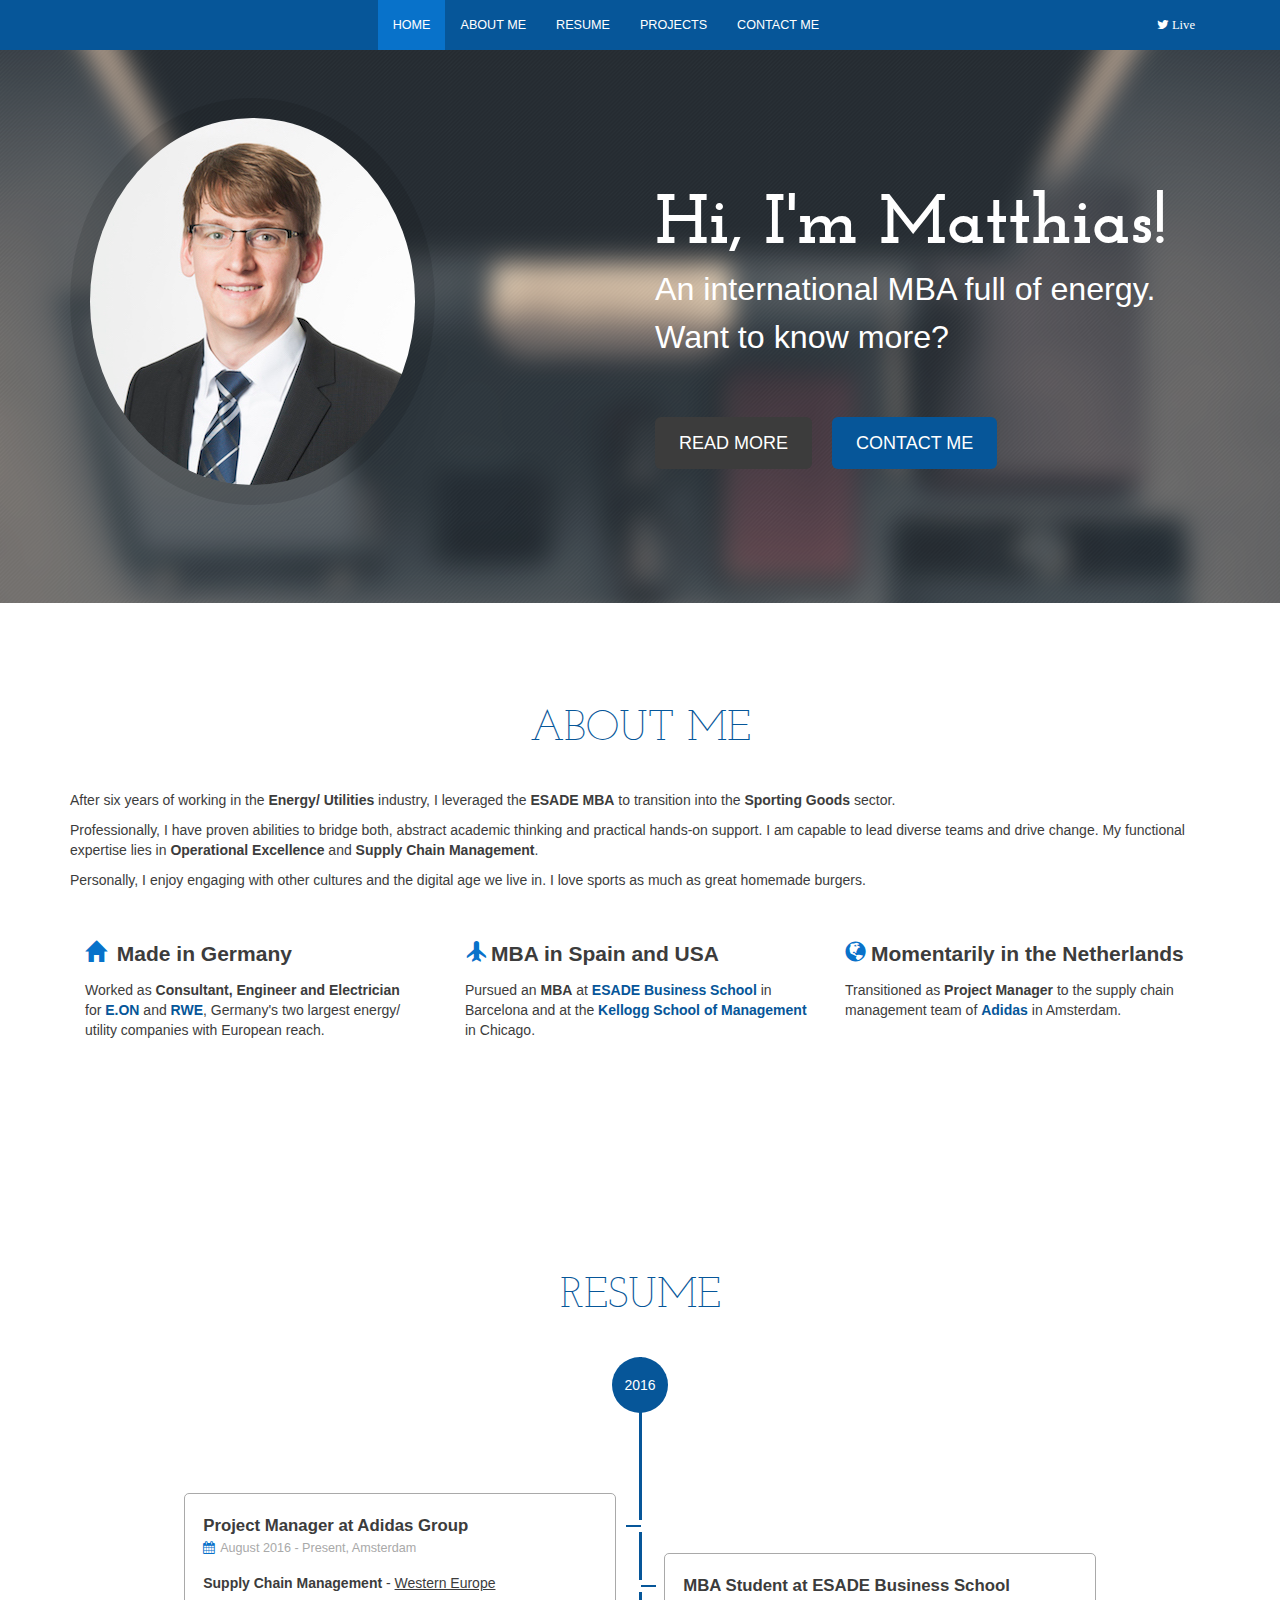
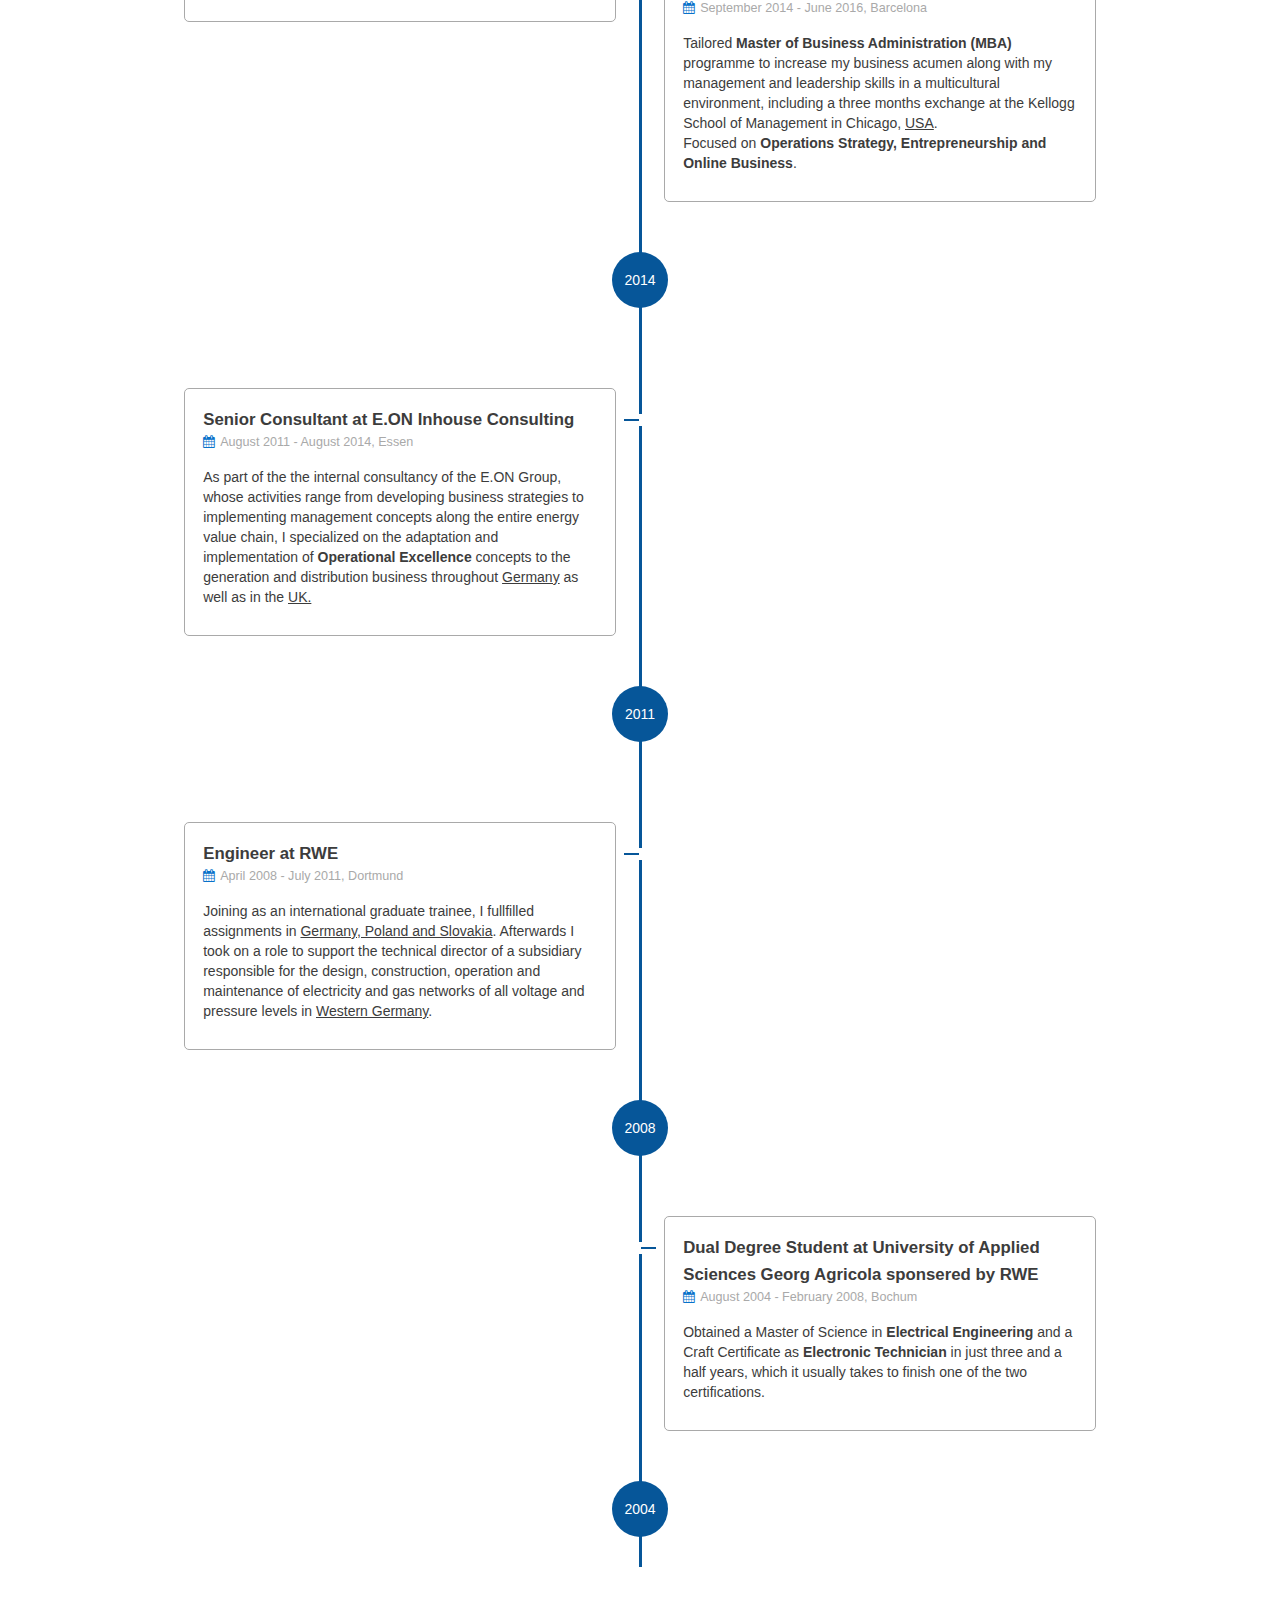
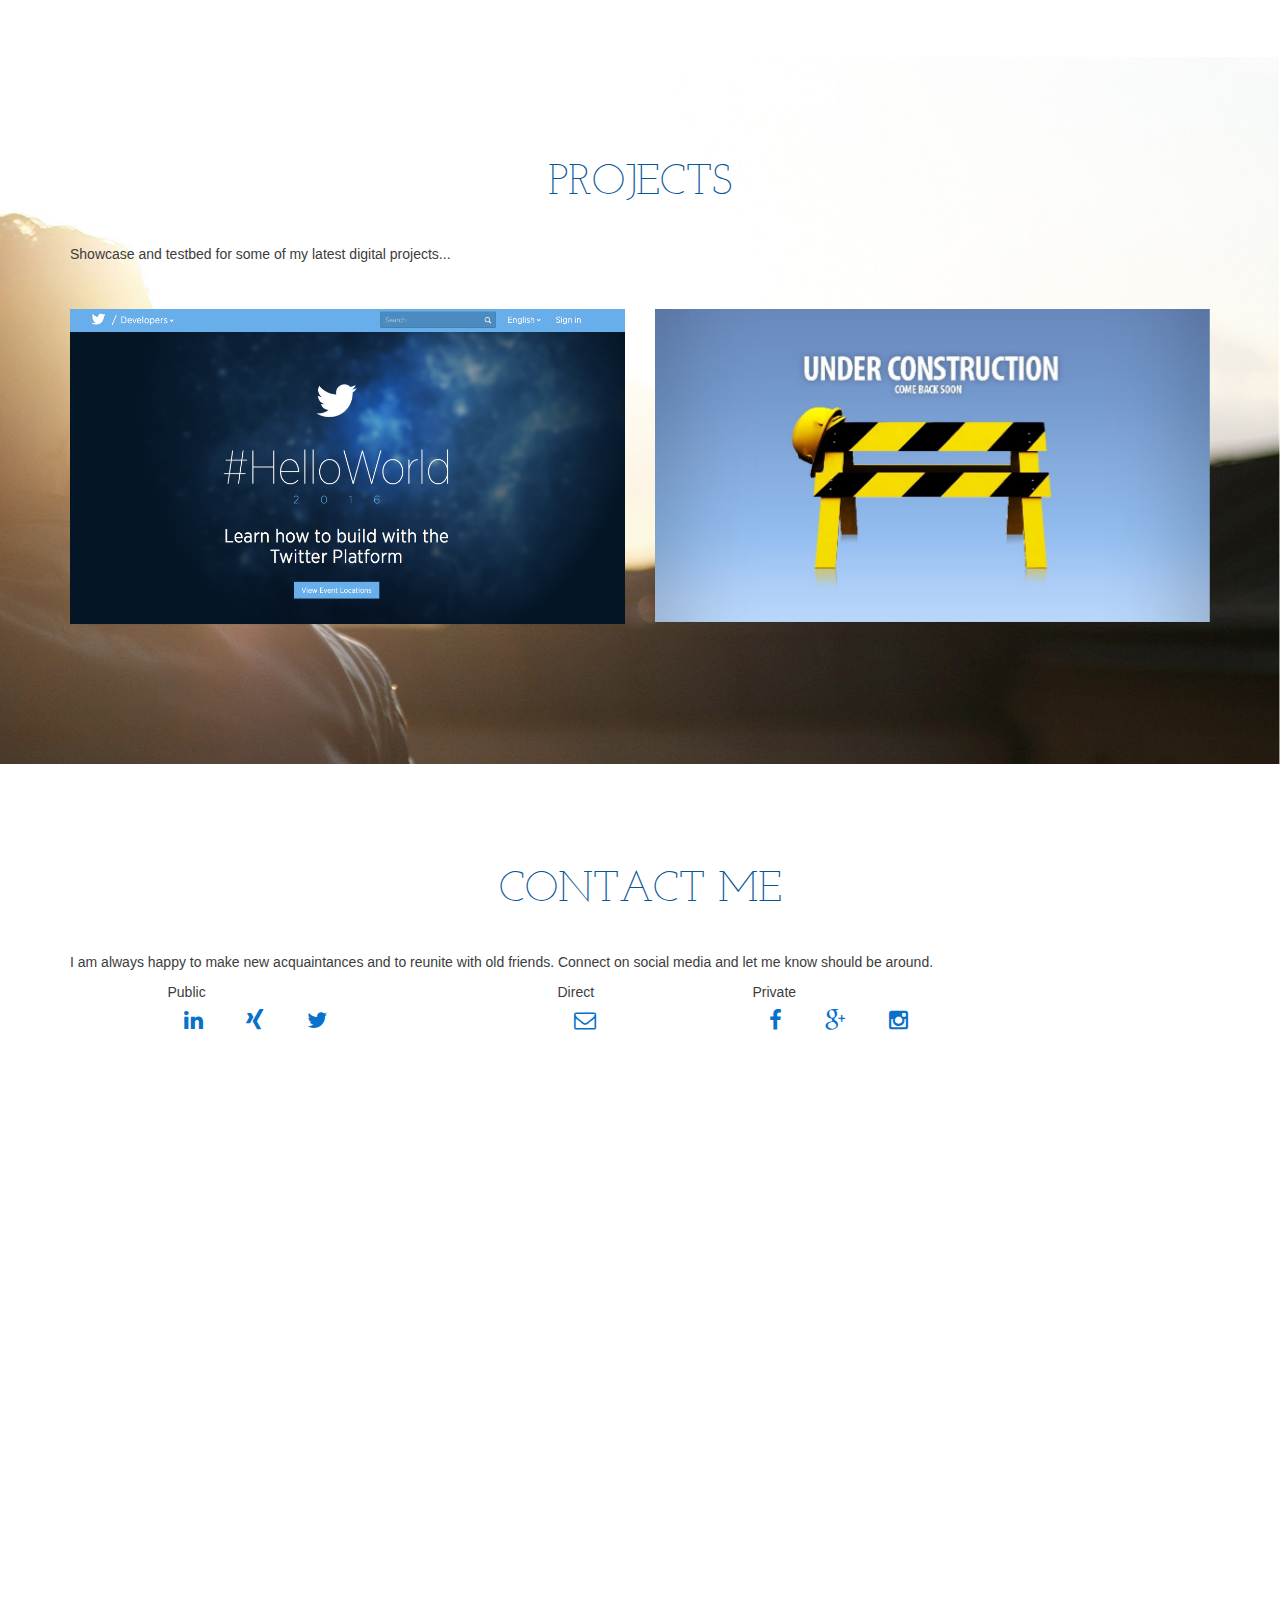
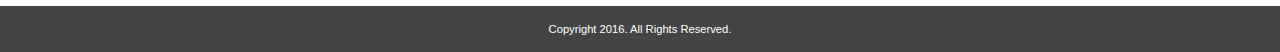
==== commit 53bbe191: "Small changes" ====
--- a/index.html
+++ b/index.html
@@ -111,8 +111,9 @@
 		<section class="section resume" id="resume">
 			<div class="container">
 				<h2 class="heading">RESUME</h2>
+				<!-- KLAPPT NICHT AUF MOBILE
 				<p align="center">Work Experience &emsp; &emsp; &emsp; &emsp; &emsp; &emsp; &emsp; &emsp; &emsp; &emsp; &emsp; &emsp; Education &emsp; &emsp; &emsp;</p>
-
+				-->
 				<ul class="timeline">
 					<li class="year">2016</li>
 					<li class="event">
@@ -200,17 +201,13 @@
 		<section class="section contacts" id="contacts">
 			<div class="container">
 				<h2 class="heading">CONTACT ME</h2>
-				<p align="center">I am always happy to make new acquaintances and to reunite with old friends.</p>
-				<p align="center">Connect on social media and let me know should be around.</p>
-				<P> <br> </P>
-				<!--
-				<h3 class="sub-heading" align="center"><b>Connect with me on social media</b></h3>
-				-->
+				<p>I am always happy to make new acquaintances and to reunite with old friends. Connect on social media and let me know should be around.<br></p>
+
 				<div class="row contact-address">
-					<div class="col-md-3">
-					</div>
-					<div class="col-md-2">
-						<p align="center">Public</p>
+					<div class="col-md-1">
+					</div>
+					<div class="col-md-4">
+						<p>Public</p>
 						<ul class="social-icons">
 							<li><a href="https://es.linkedin.com/in/matthiasprintz"><i class="fa fa-linkedin"></i></a></li>
 							<li></li>
@@ -220,26 +217,23 @@
 						</ul>
 					</div>
 					<div class="col-md-2">
-						<p align="center">Direct</p>
+						<p>Direct</p>
 						<ul class="social-icons">
-							<li></li>
-							<li></li>
-							<li></li>
 							<li><a href="mailto:matthias.printz@icloud.com"><i class="fa fa-envelope-o" aria-hidden="true"></i></a></li>
 						</ul>
 		
 					</div>
-					<div class="col-md-2">
-						<p align="center">Private</p>
-						<ul class="social-icons">
-							<li><a href="https://www.instagram.com/matthias.printz"><i class="fa fa-instagram" aria-hidden="true"></i>
-							<li></li>
+					<div class="col-md-4">
+						<p>Private</p>
+						<ul class="social-icons">				
 							<li><a href="https://www.facebook.com/MatthesP"><i class="fa fa-facebook"></i></a></li>							
 							<li></li>
 							<li><a href="https://plus.google.com/u/0/+MatthiasPrintz"><i class="fa fa-google-plus"></i></a></li>
+							<li></li>
+							<li><a href="https://www.instagram.com/matthias.printz"><i class="fa fa-instagram" aria-hidden="true"></i>
 						</ul>
 					</div>
-					<div class="col-md-3">
+					<div class="col-md-1">
 					</div>
 				</div>
 
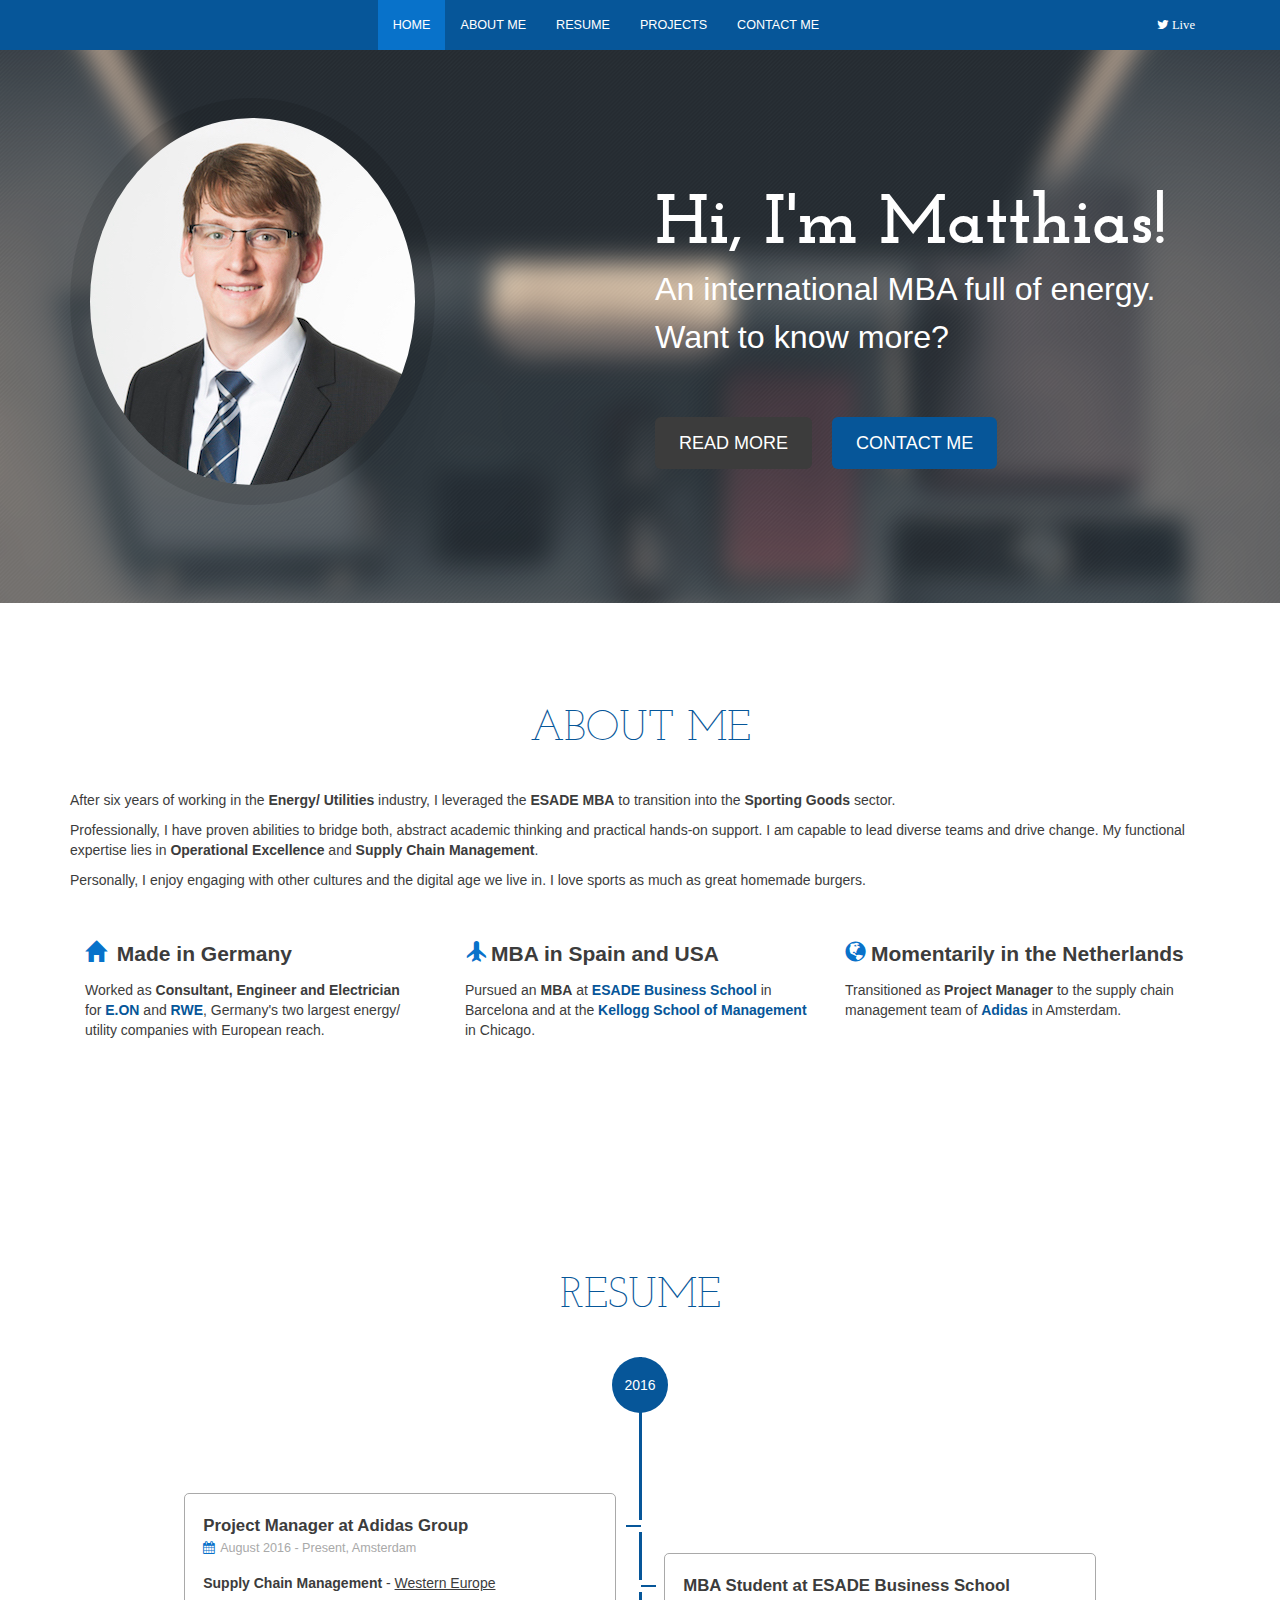
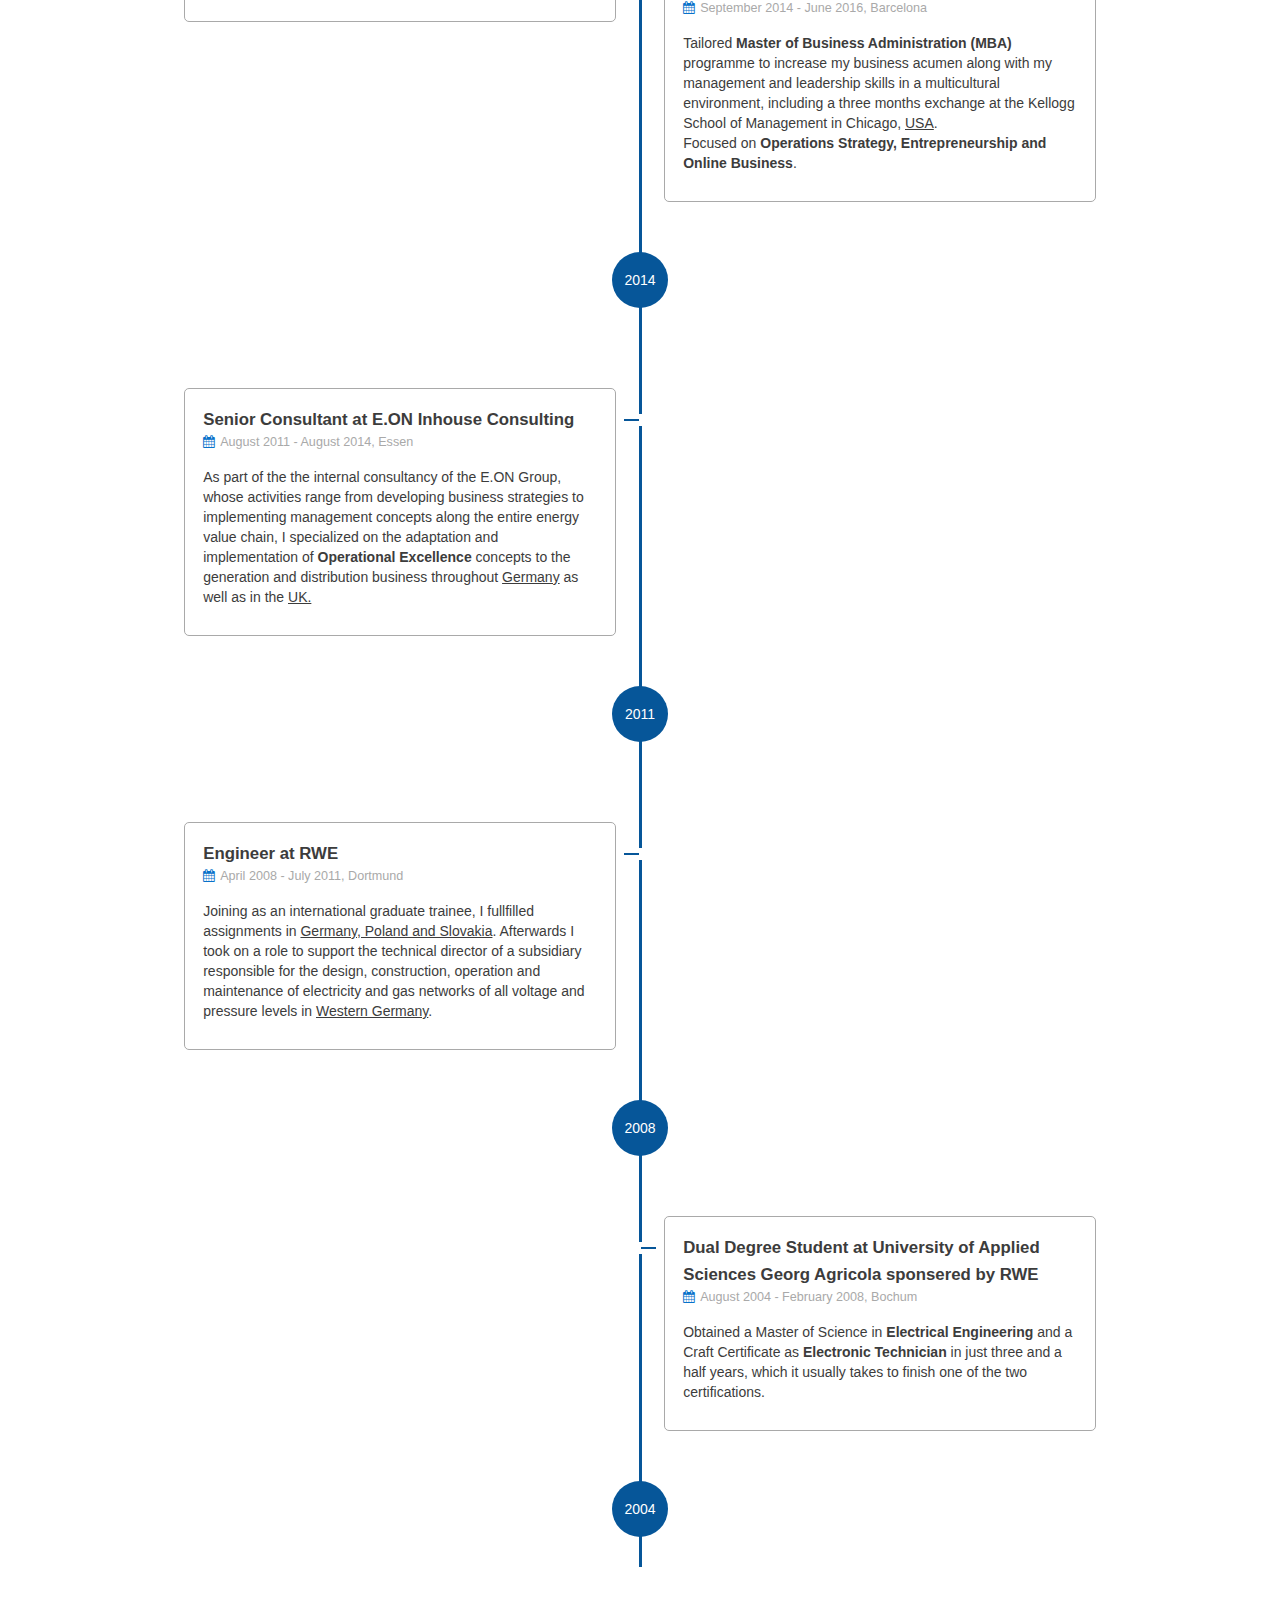
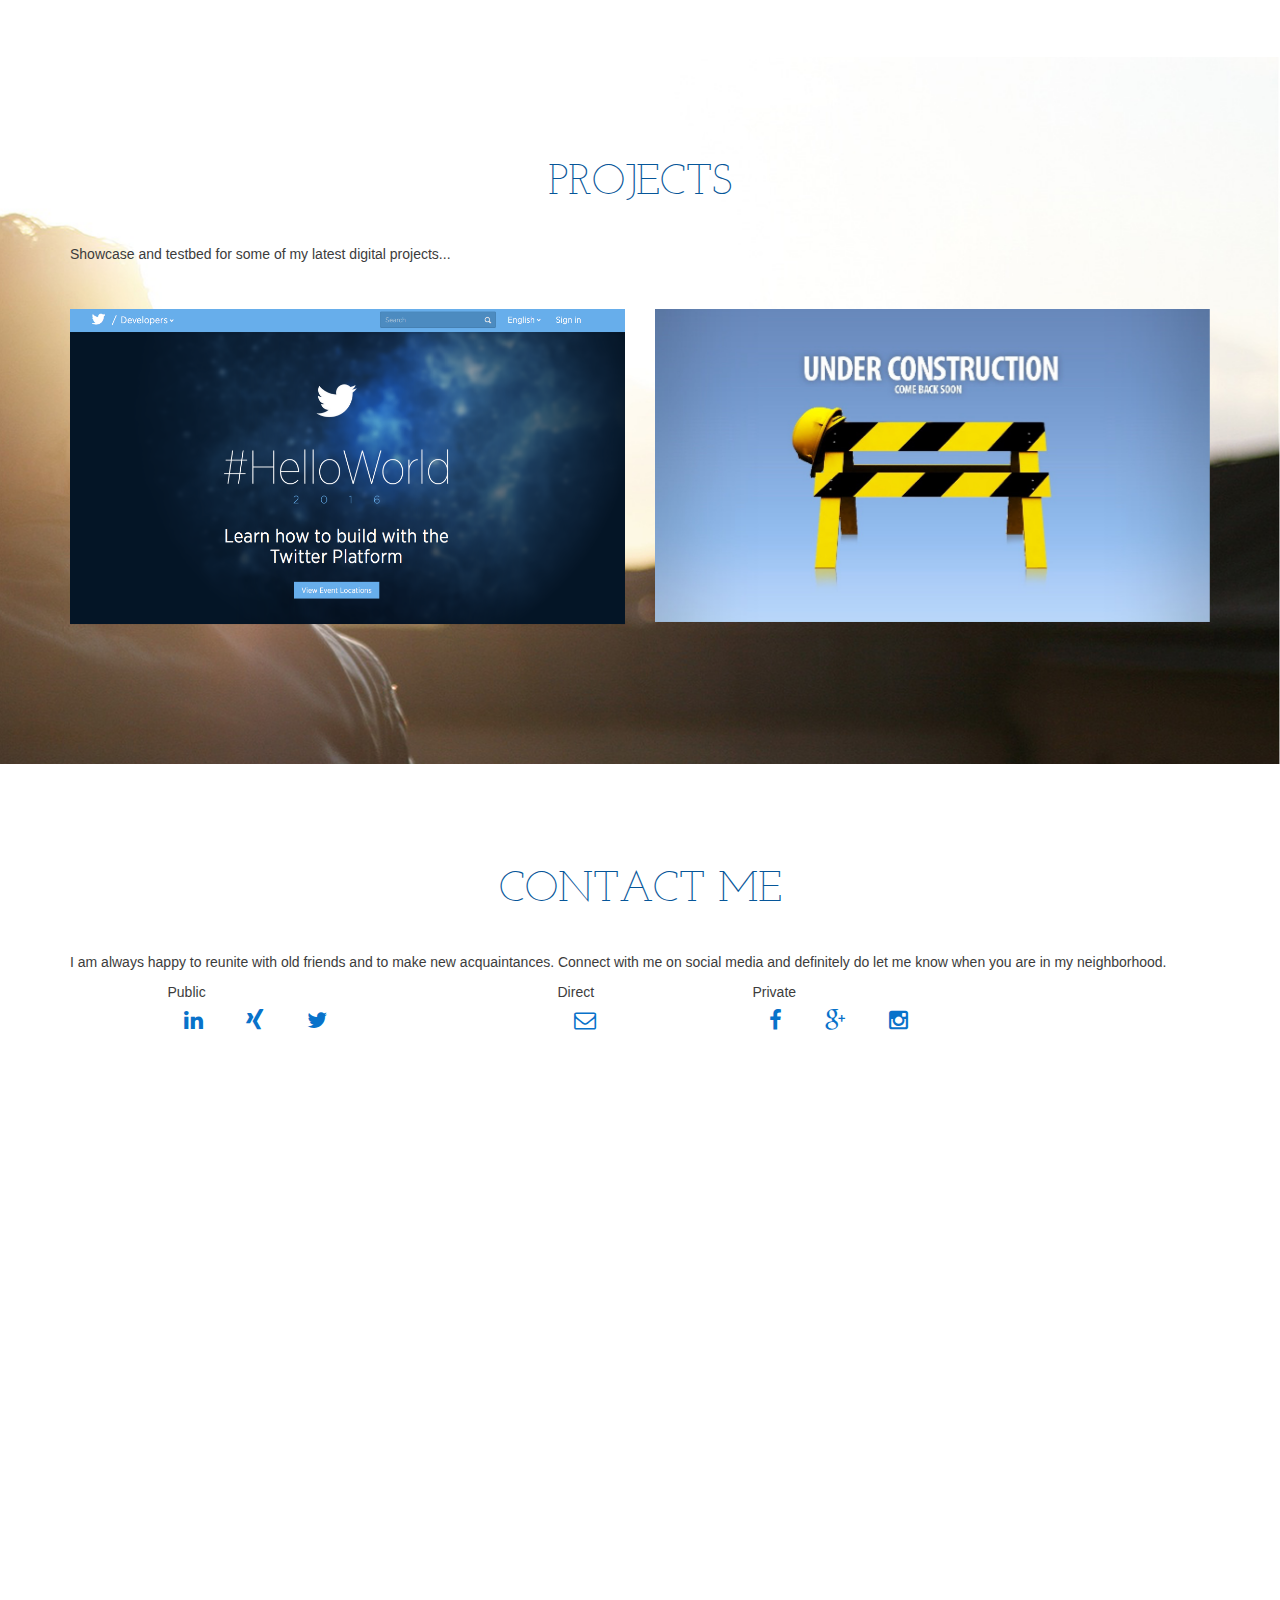
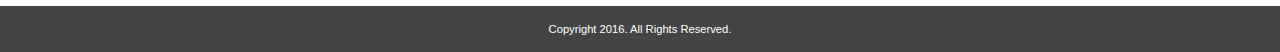
==== commit 18453289: "New Profil Pic" ====
--- a/index.html
+++ b/index.html
@@ -201,7 +201,7 @@
 		<section class="section contacts" id="contacts">
 			<div class="container">
 				<h2 class="heading">CONTACT ME</h2>
-				<p>I am always happy to make new acquaintances and to reunite with old friends. Connect on social media and let me know should be around.<br></p>
+				<p>I am always happy to reunite with old friends and to make new acquaintances. Connect with me on social media and definitely do let me know when you are in my neighborhood.<br></p>
 
 				<div class="row contact-address">
 					<div class="col-md-1">
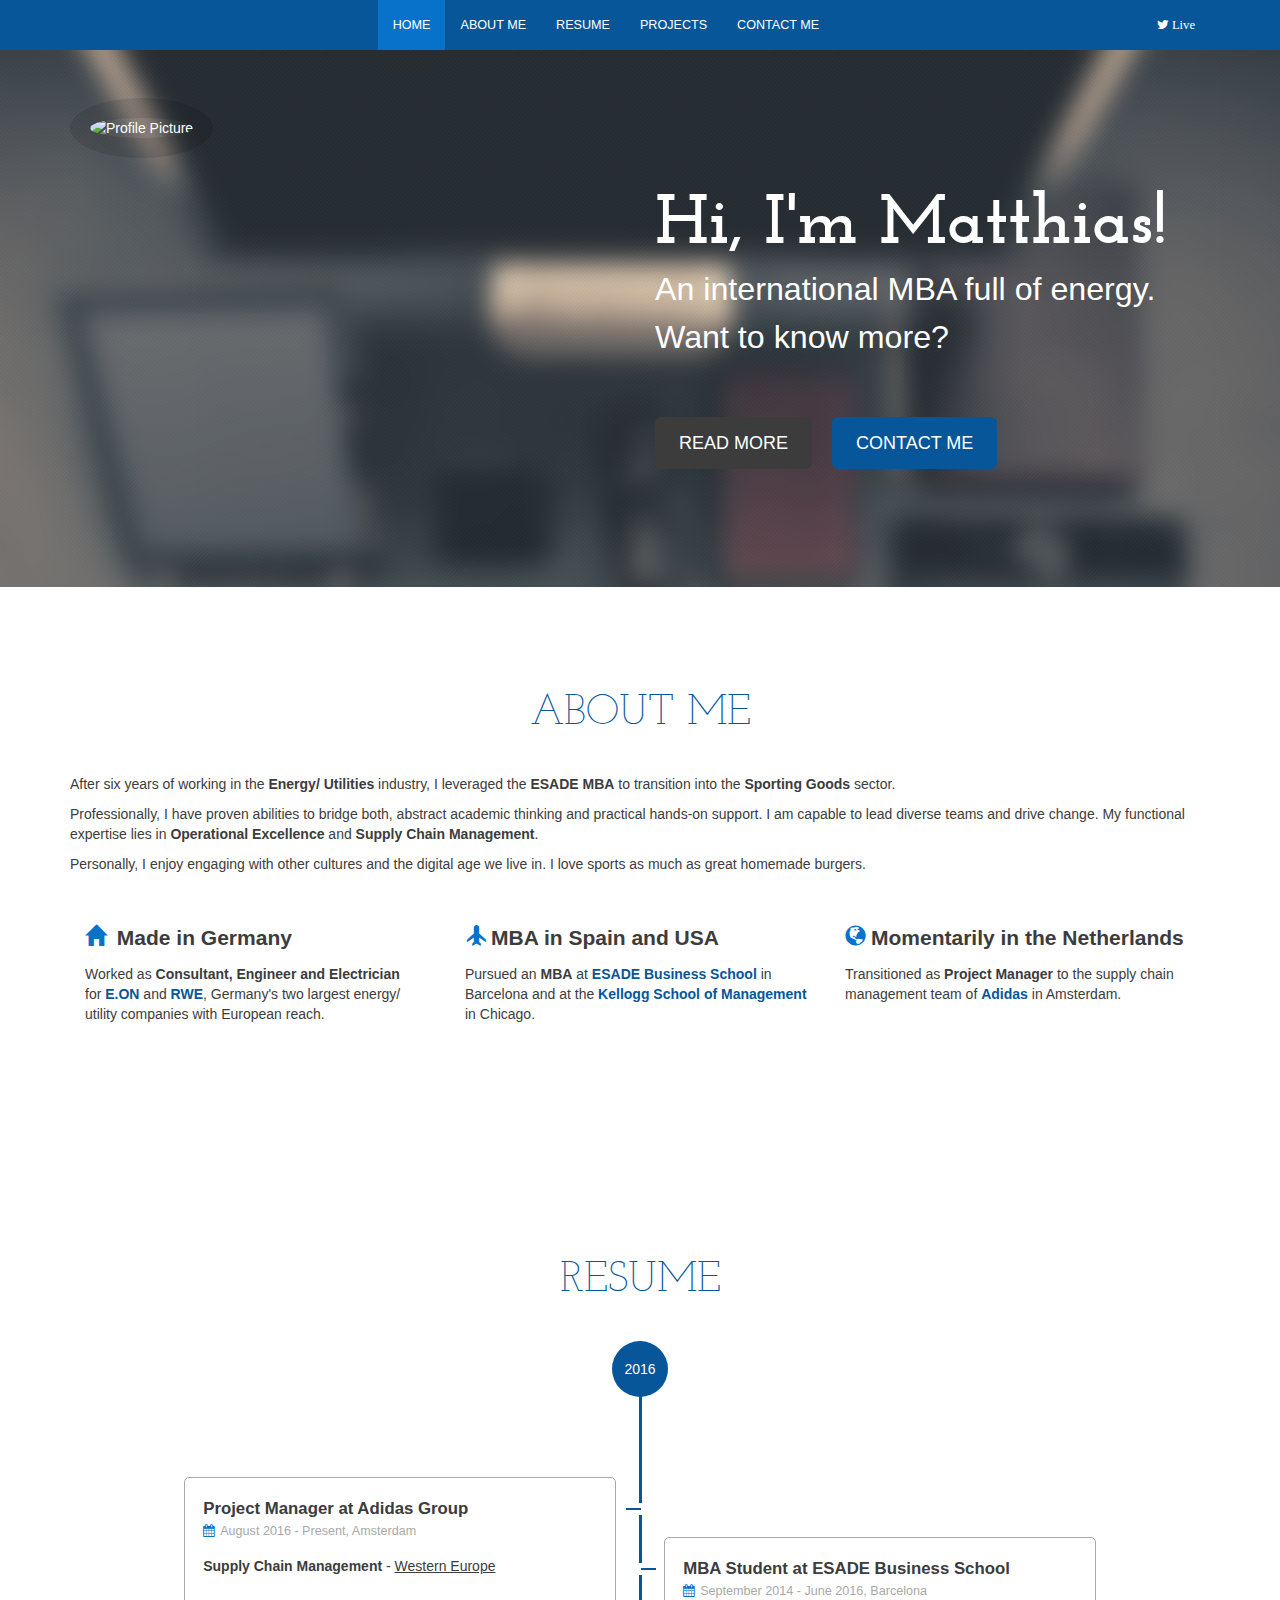
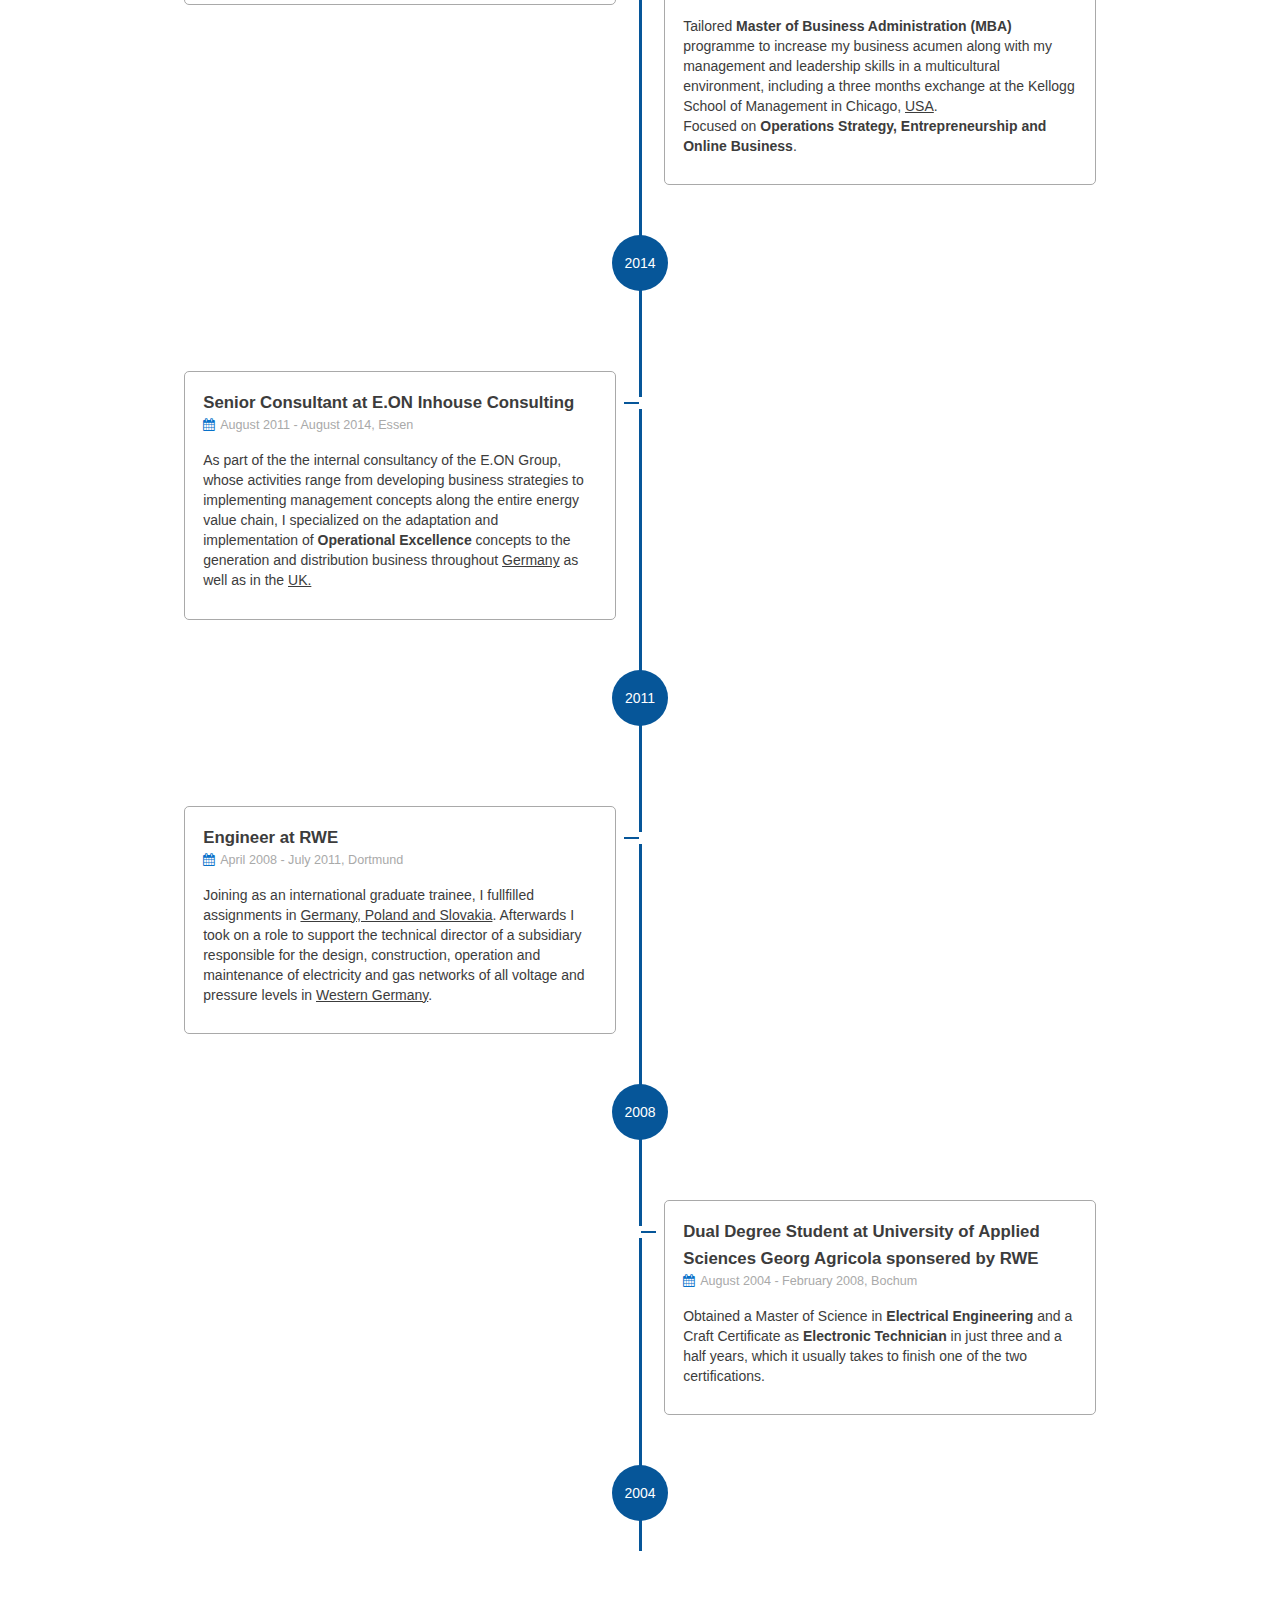
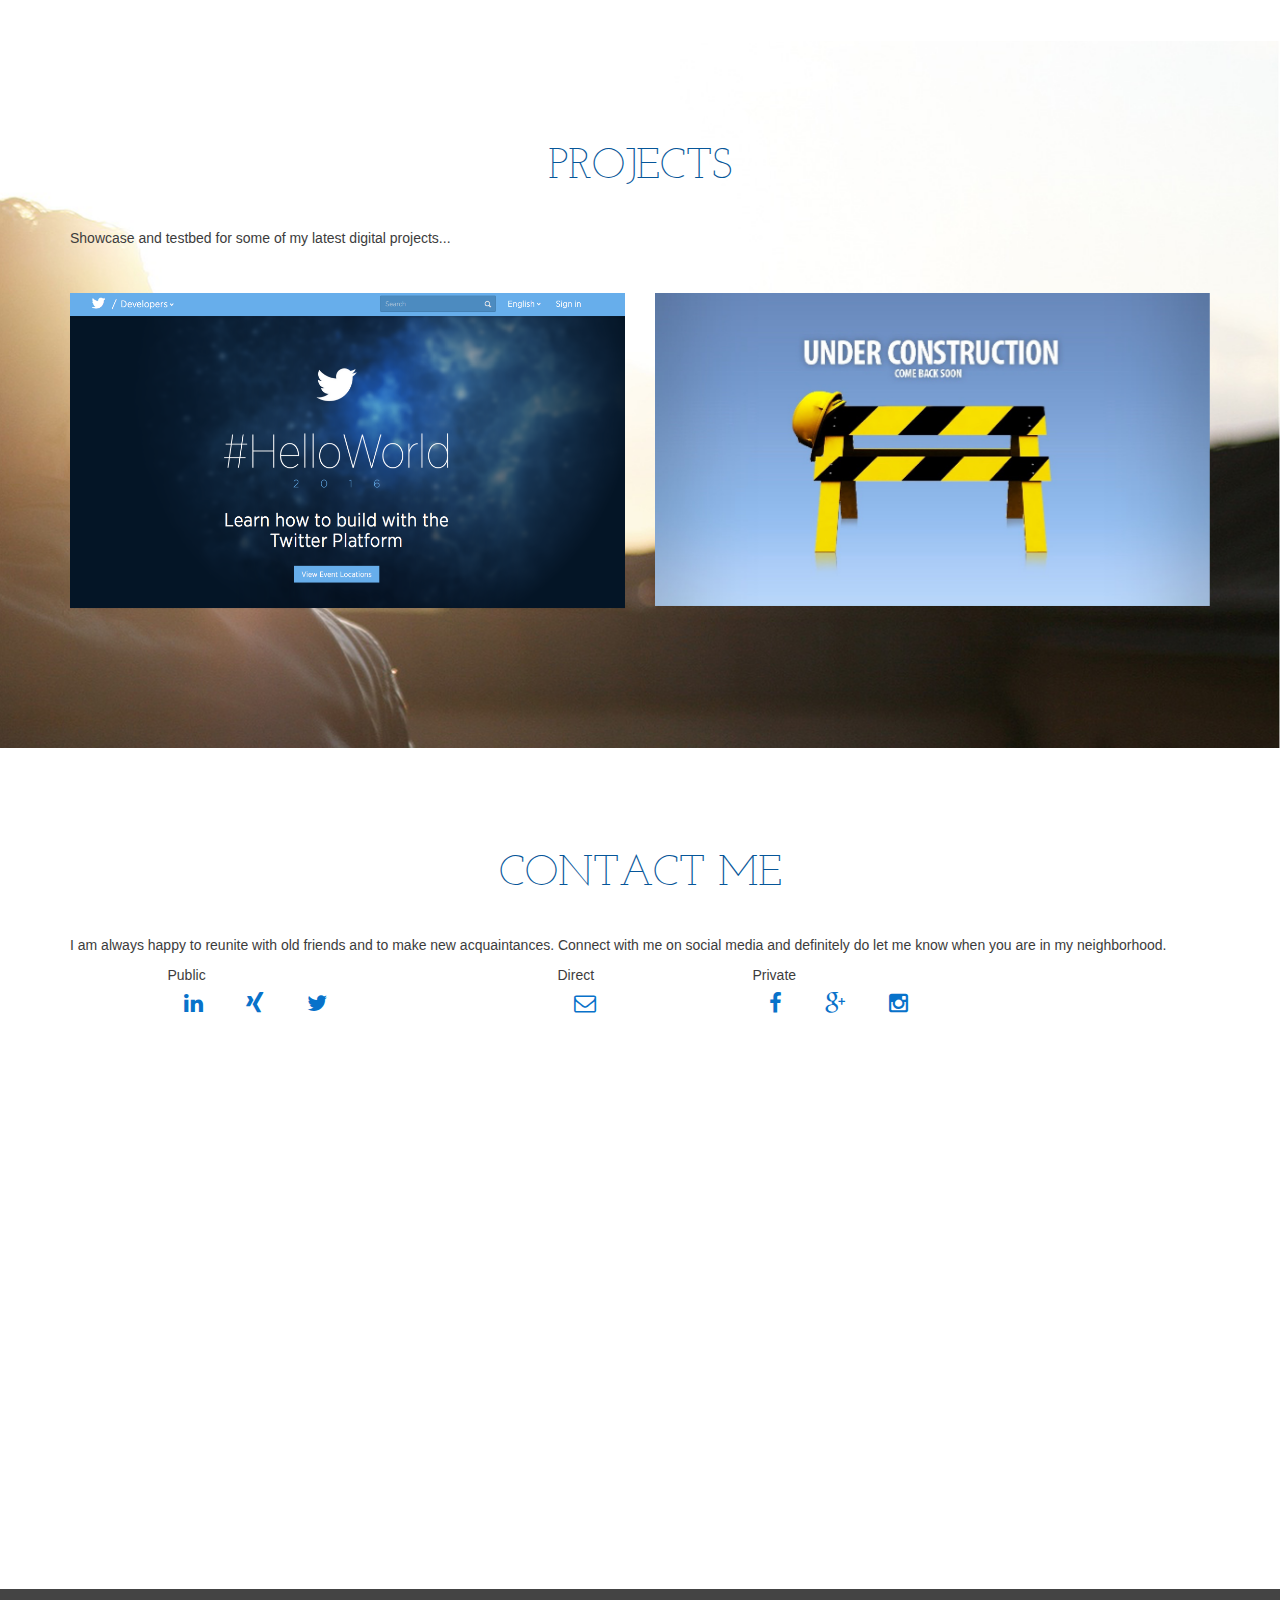
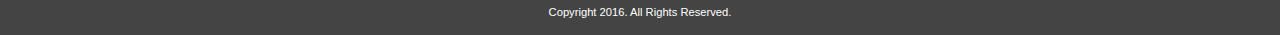
==== commit f8de338c: "Small adjustments" ====
--- a/index.html
+++ b/index.html
@@ -62,7 +62,7 @@
 				<div class="row">
 					<div class="col-md-6 left">
 						<div class="avatar">
-							<img src="assets/img/matthiasprintz.png" class="img-responsive" alt="Profile Picture" />
+							<img src="assets/img/matthiasprintz.jpeg" class="img-responsive" alt="Profile Picture" />
 						</div>
 					</div>
 					<div class="col-md-6 right">
@@ -213,7 +213,7 @@
 							<li></li>
 							<li><a href="https://www.xing.com/profile/Matthias_Printz"><i class="fa fa-xing" aria-hidden="true"></i></a></li>
 							<li></li>
-							<li><a href="http://twitter.com/MatthiasPrintz"><i class="fa fa-twitter"></i></a></li>							
+							<li><a href="http://twitter.com/MatthiasPrintz"><i class="fa fa-twitter"></i></a></li>
 						</ul>
 					</div>
 					<div class="col-md-2">
@@ -221,16 +221,15 @@
 						<ul class="social-icons">
 							<li><a href="mailto:matthias.printz@icloud.com"><i class="fa fa-envelope-o" aria-hidden="true"></i></a></li>
 						</ul>
-		
 					</div>
 					<div class="col-md-4">
 						<p>Private</p>
 						<ul class="social-icons">				
-							<li><a href="https://www.facebook.com/MatthesP"><i class="fa fa-facebook"></i></a></li>							
+							<li><a href="https://www.facebook.com/MatthesP"><i class="fa fa-facebook"></i></a></li>
 							<li></li>
 							<li><a href="https://plus.google.com/u/0/+MatthiasPrintz"><i class="fa fa-google-plus"></i></a></li>
 							<li></li>
-							<li><a href="https://www.instagram.com/matthias.printz"><i class="fa fa-instagram" aria-hidden="true"></i>
+							<li><a href="https://www.instagram.com/matthias.printz"><i class="fa fa-instagram" aria-hidden="true"></i></a></li>
 						</ul>
 					</div>
 					<div class="col-md-1">
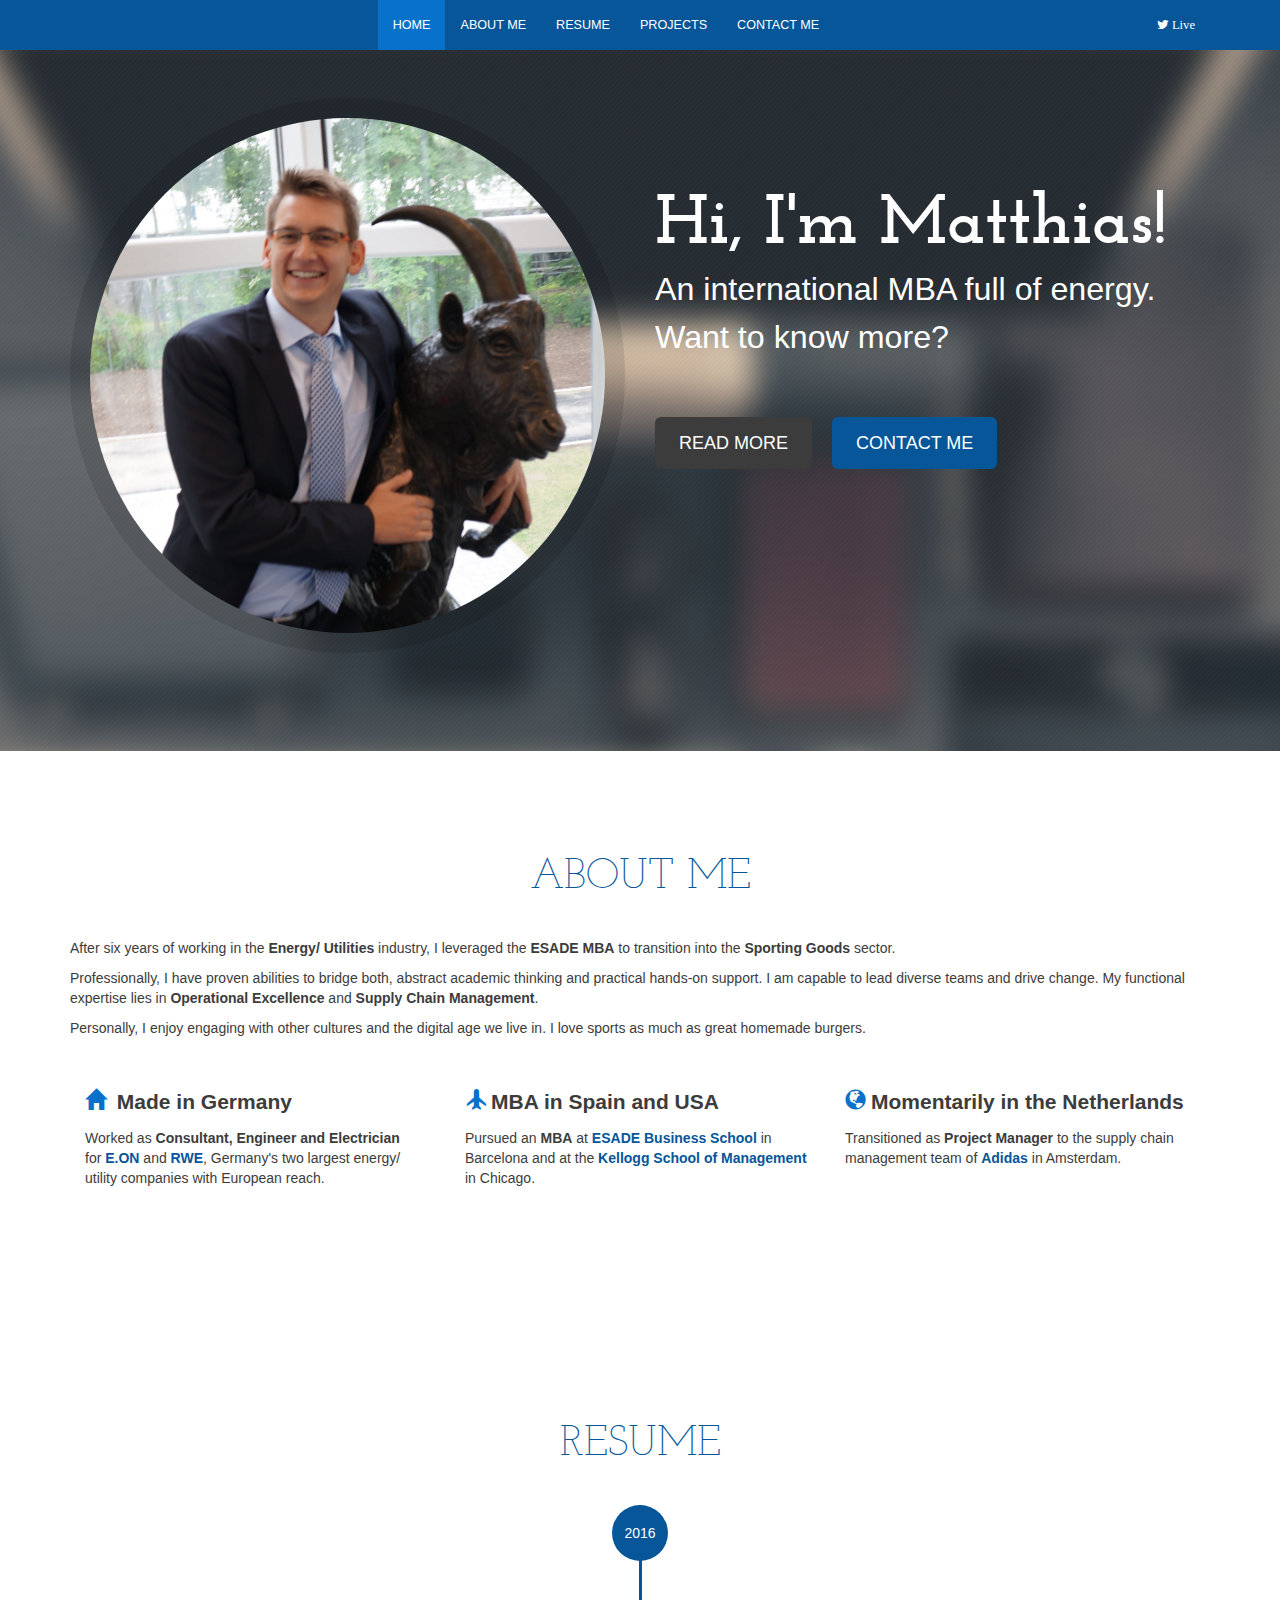
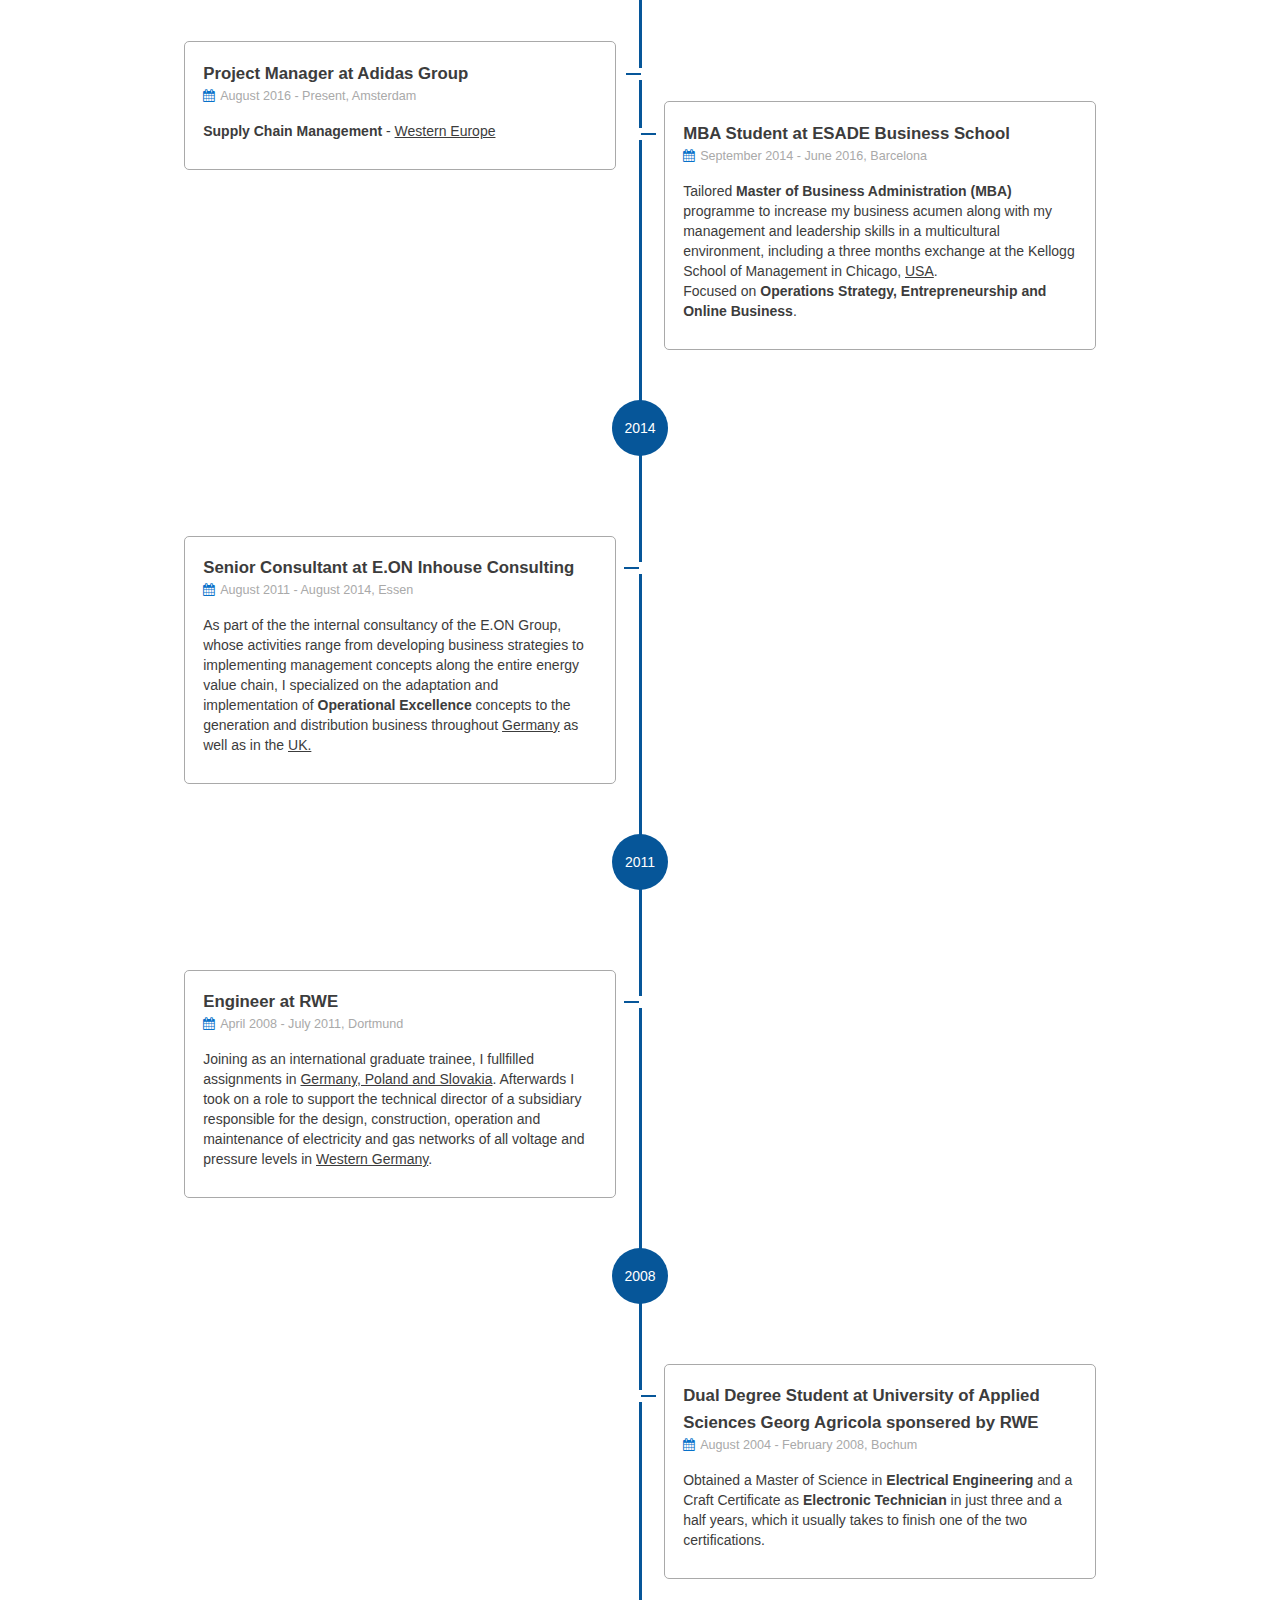
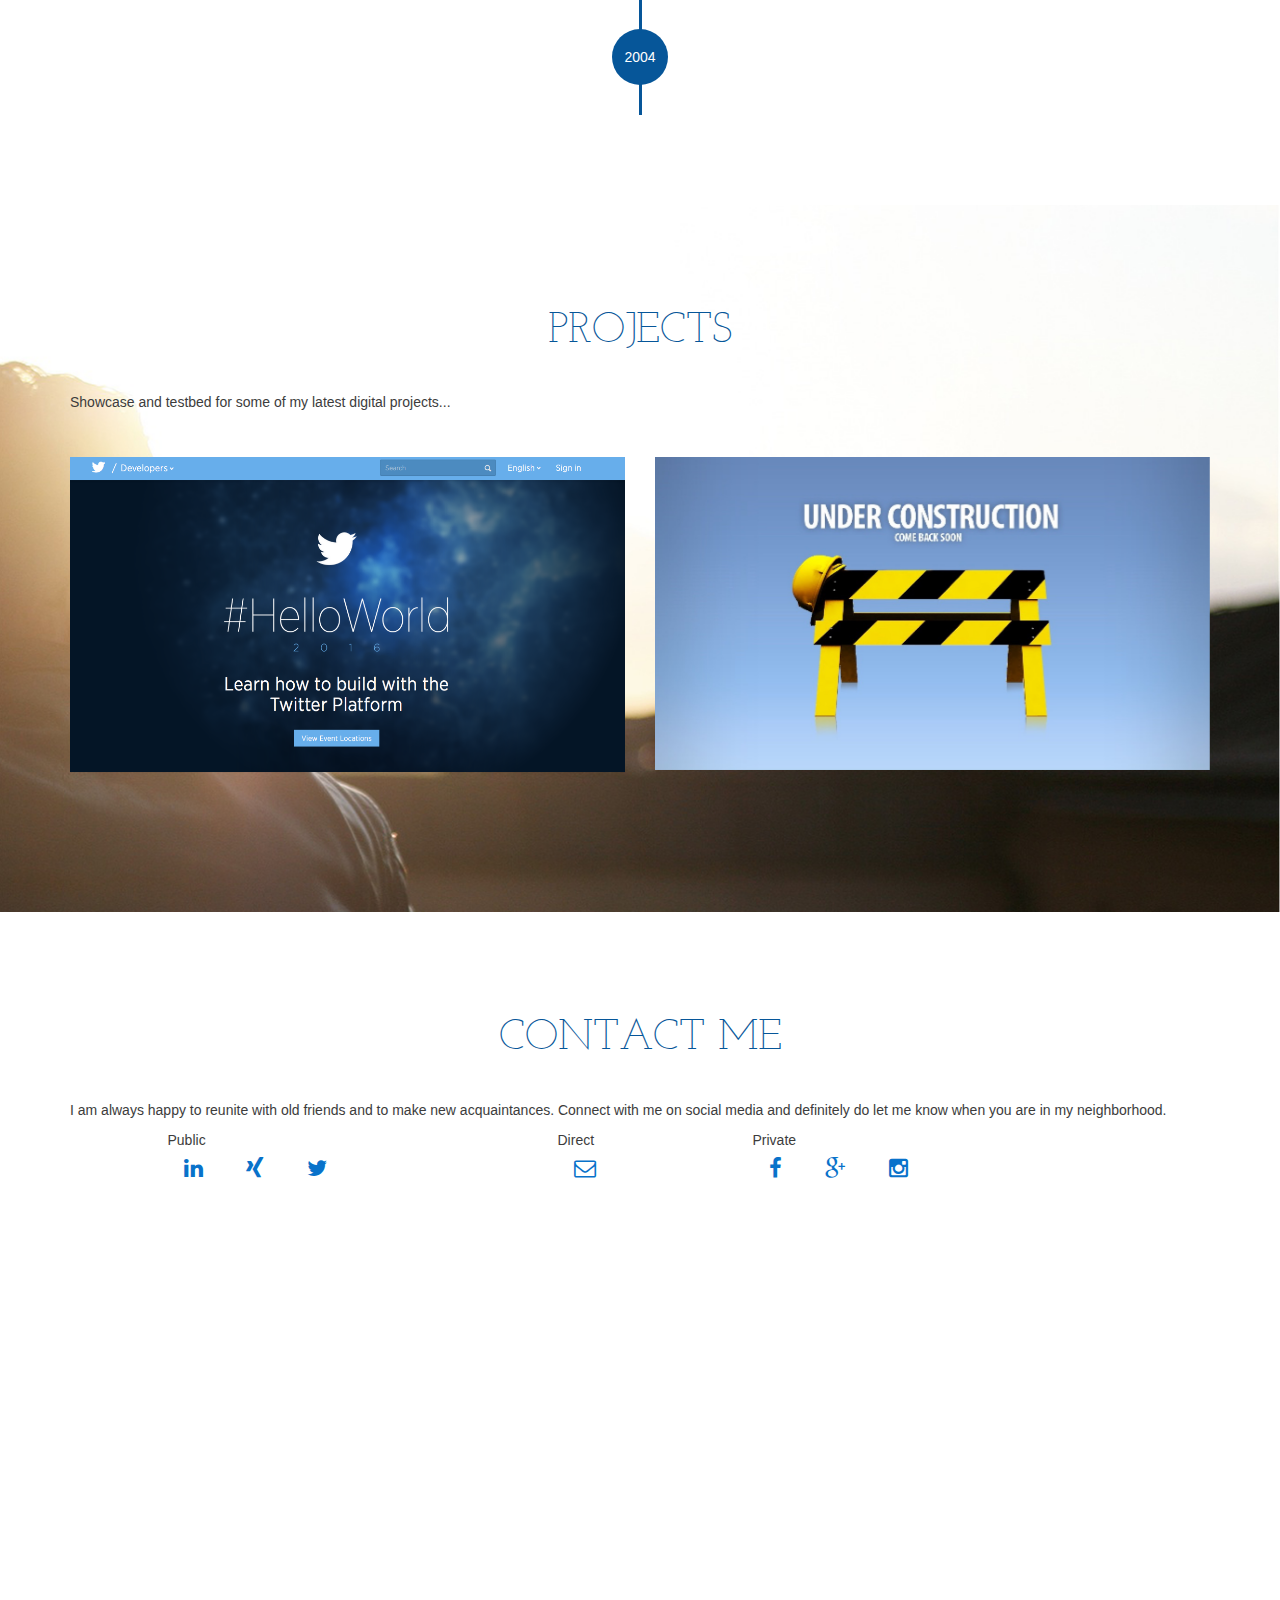
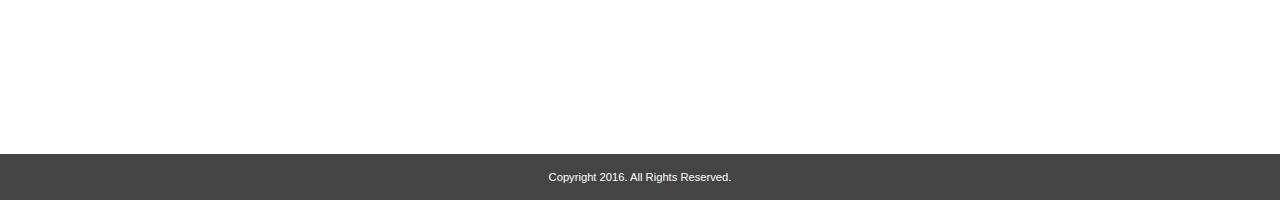
==== commit 9110e495: "Small adjustments / Bug fixes profile pic" ====
--- a/index.html
+++ b/index.html
@@ -62,7 +62,7 @@
 				<div class="row">
 					<div class="col-md-6 left">
 						<div class="avatar">
-							<img src="assets/img/matthiasprintz.jpeg" class="img-responsive" alt="Profile Picture" />
+							<img src="assets/img/matthiasprintzneu.jpg" class="img-responsive" alt="Profile Picture" />
 						</div>
 					</div>
 					<div class="col-md-6 right">
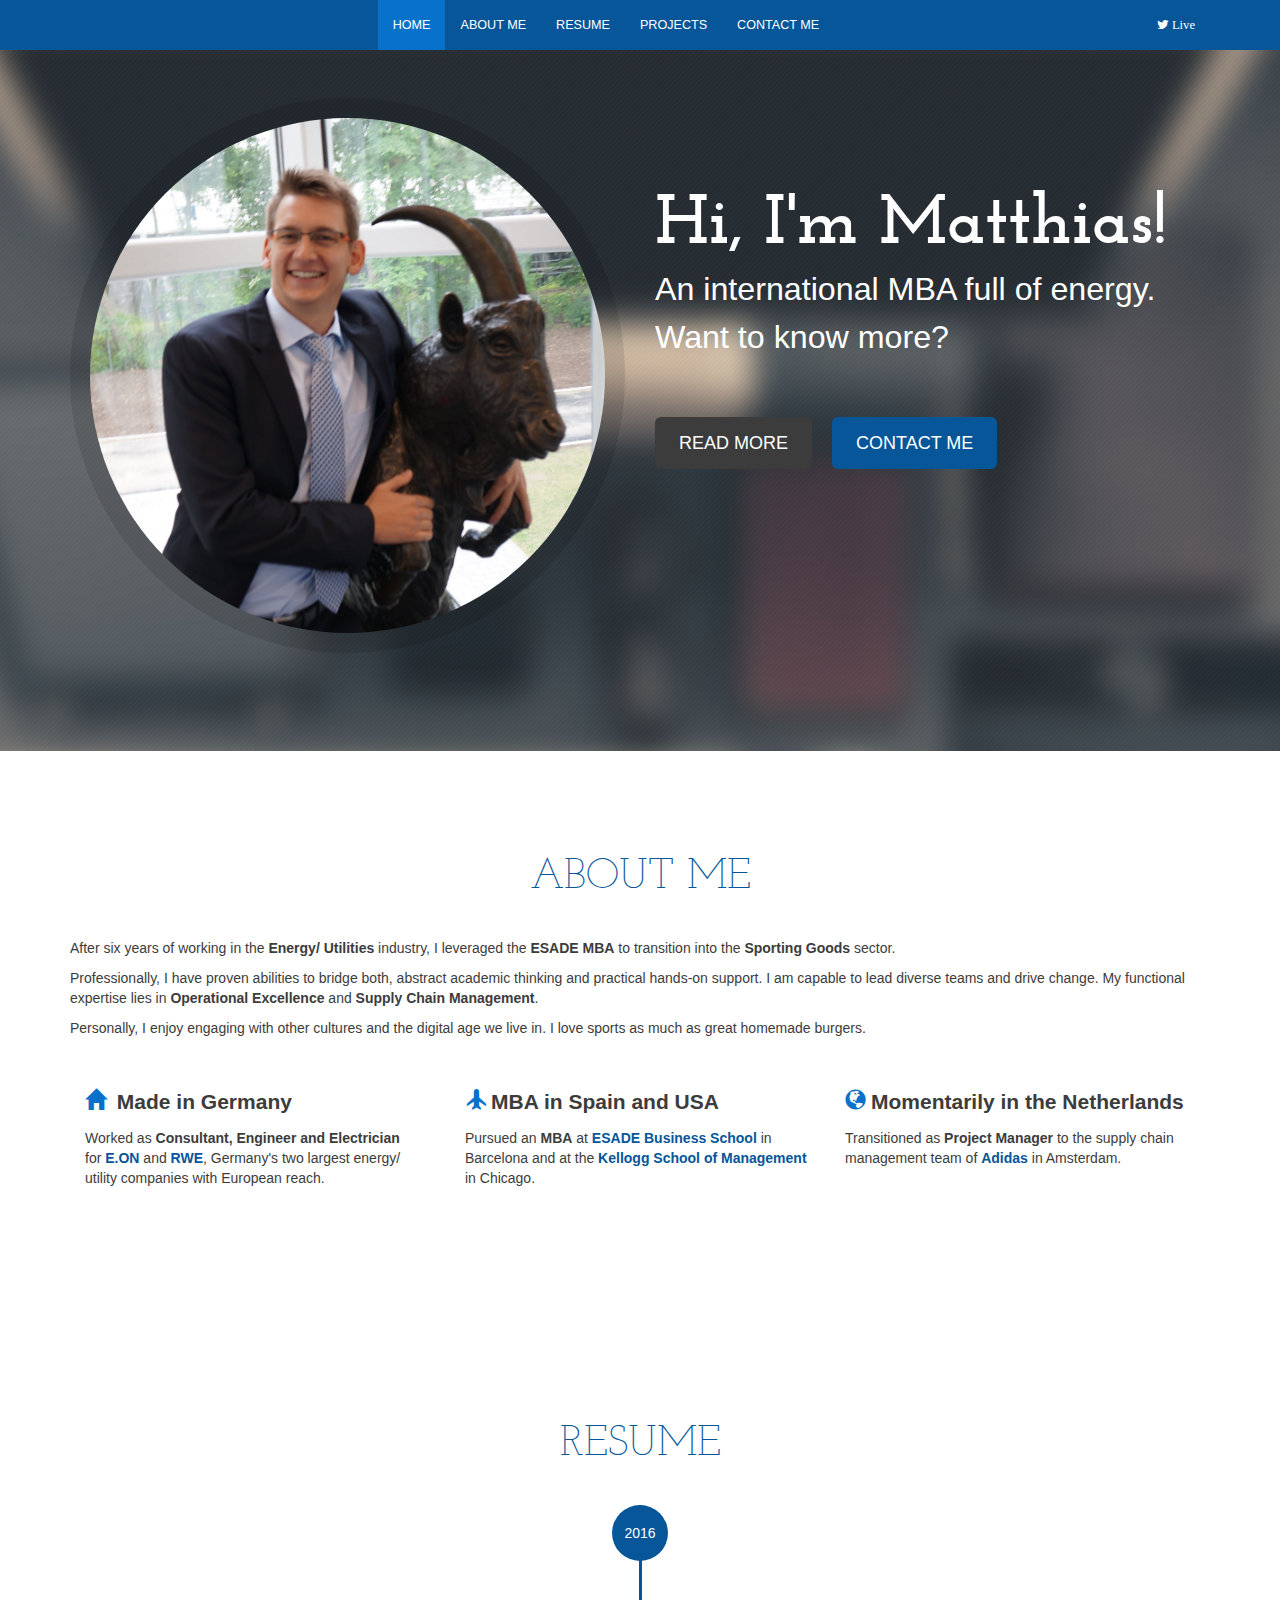
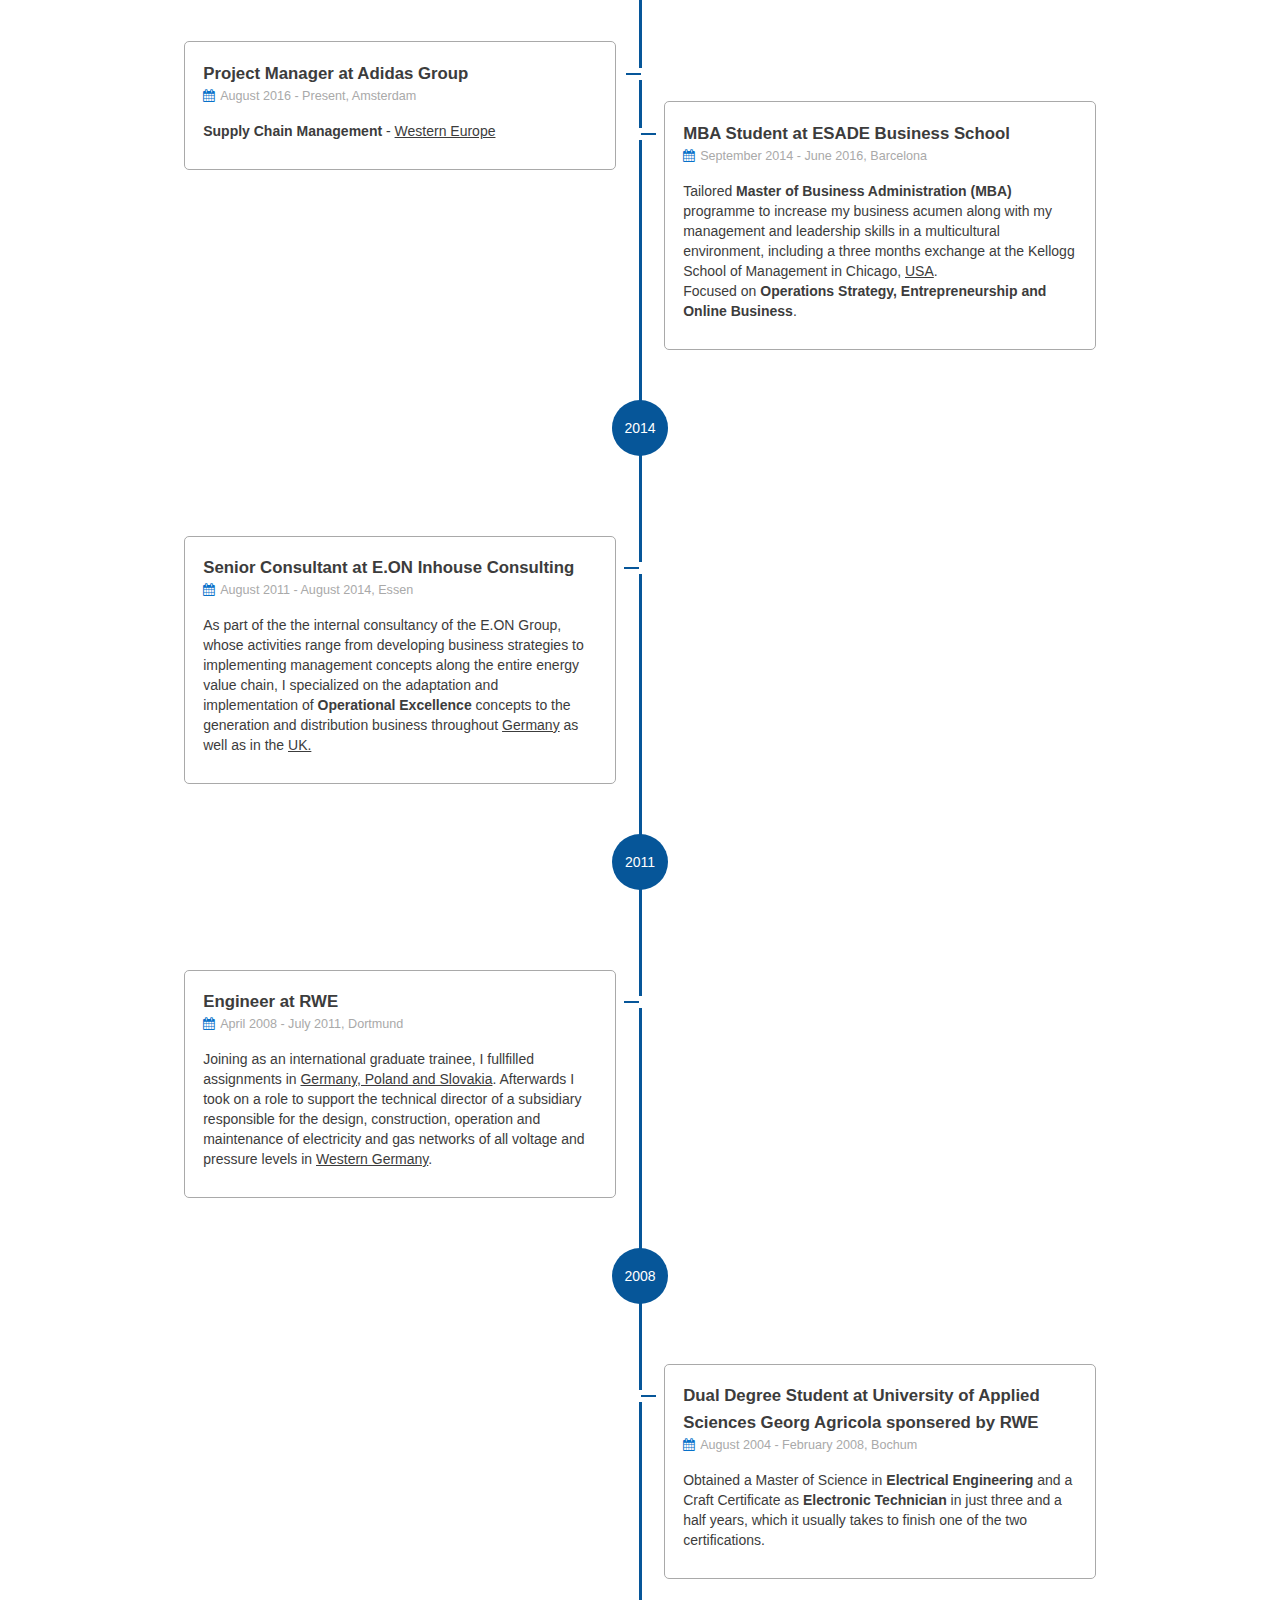
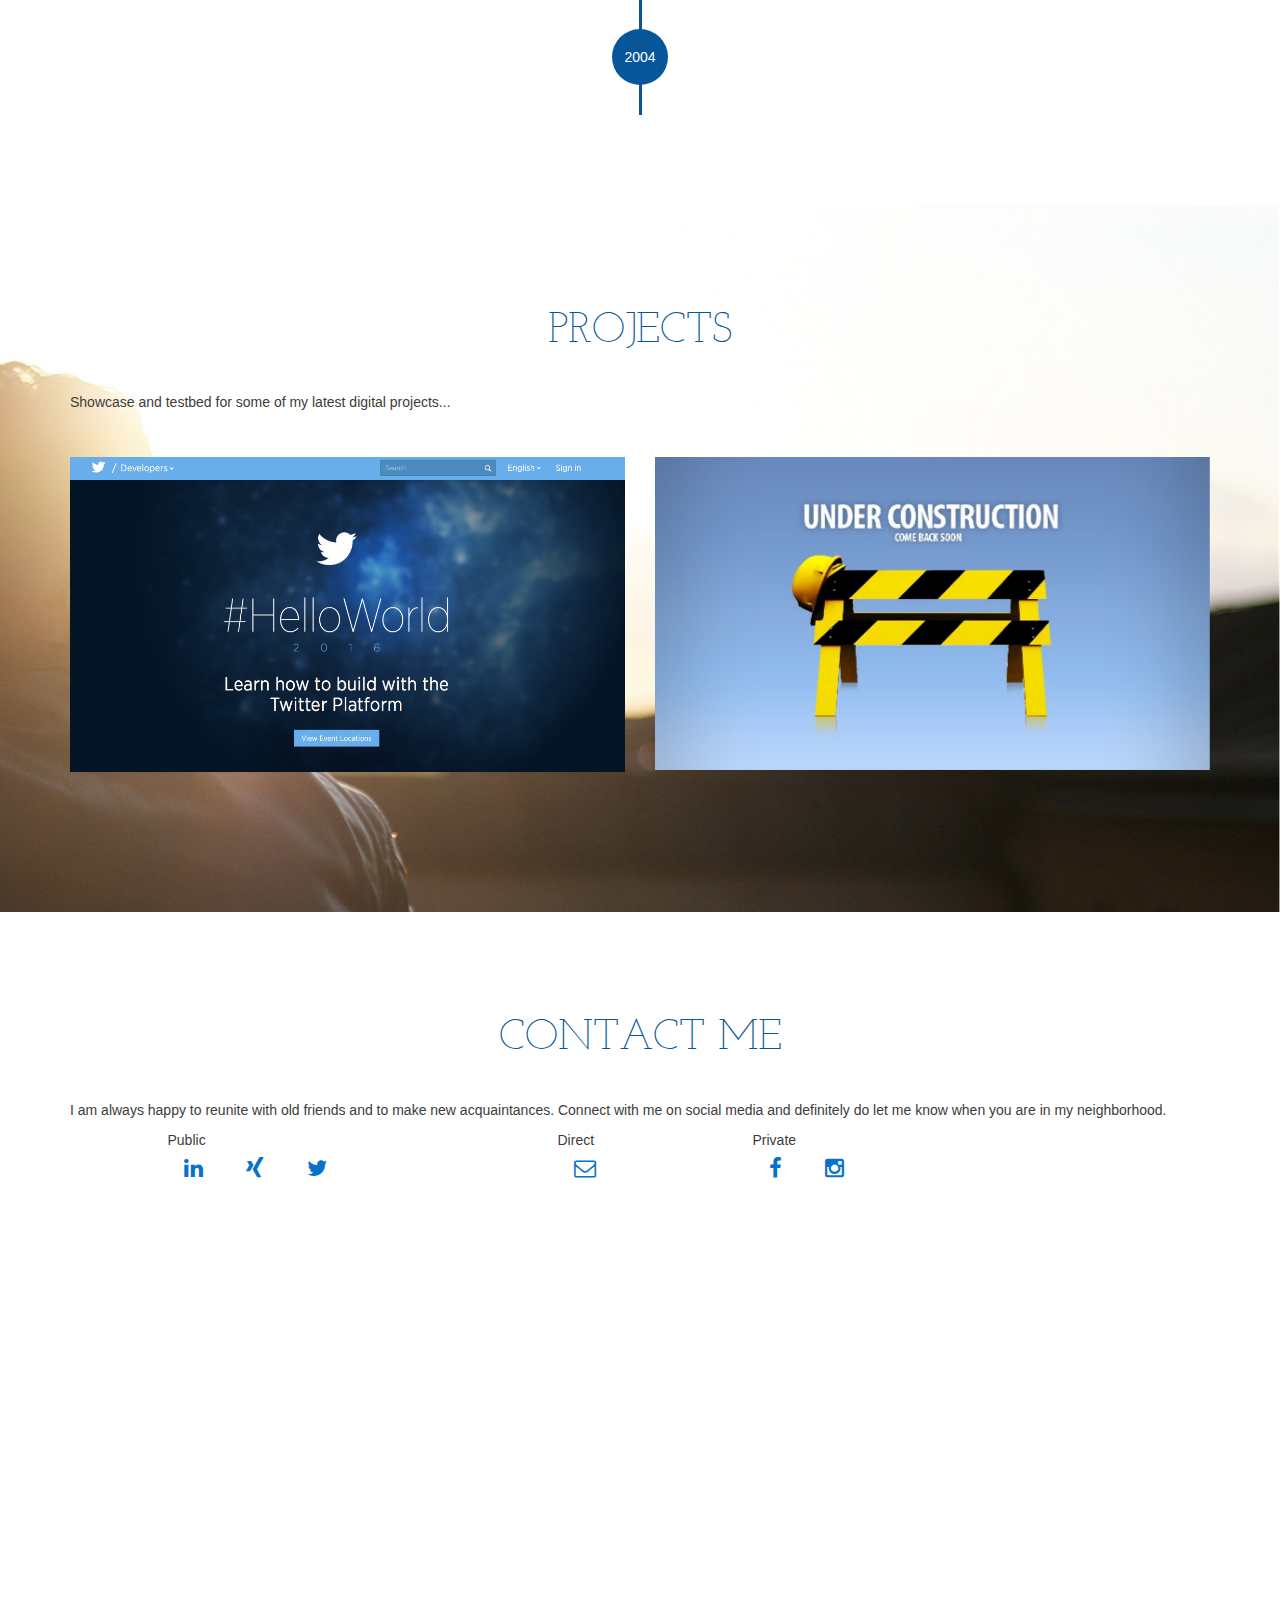
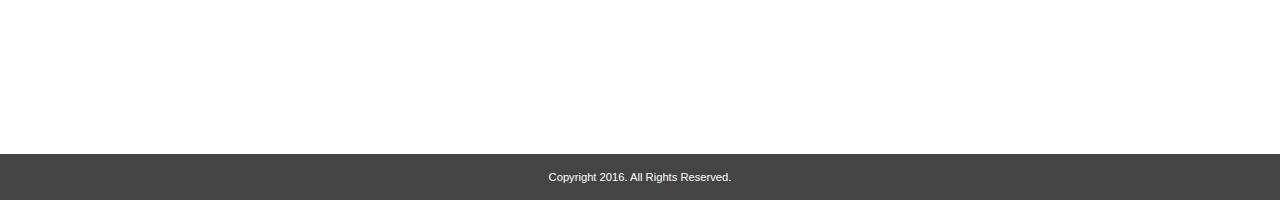
==== commit 36725c41: "Restart 2019" ====
--- a/index.html
+++ b/index.html
@@ -227,8 +227,10 @@
 						<ul class="social-icons">				
 							<li><a href="https://www.facebook.com/MatthesP"><i class="fa fa-facebook"></i></a></li>
 							<li></li>
+							<!--
 							<li><a href="https://plus.google.com/u/0/+MatthiasPrintz"><i class="fa fa-google-plus"></i></a></li>
 							<li></li>
+							-->
 							<li><a href="https://www.instagram.com/matthias.printz"><i class="fa fa-instagram" aria-hidden="true"></i></a></li>
 						</ul>
 					</div>
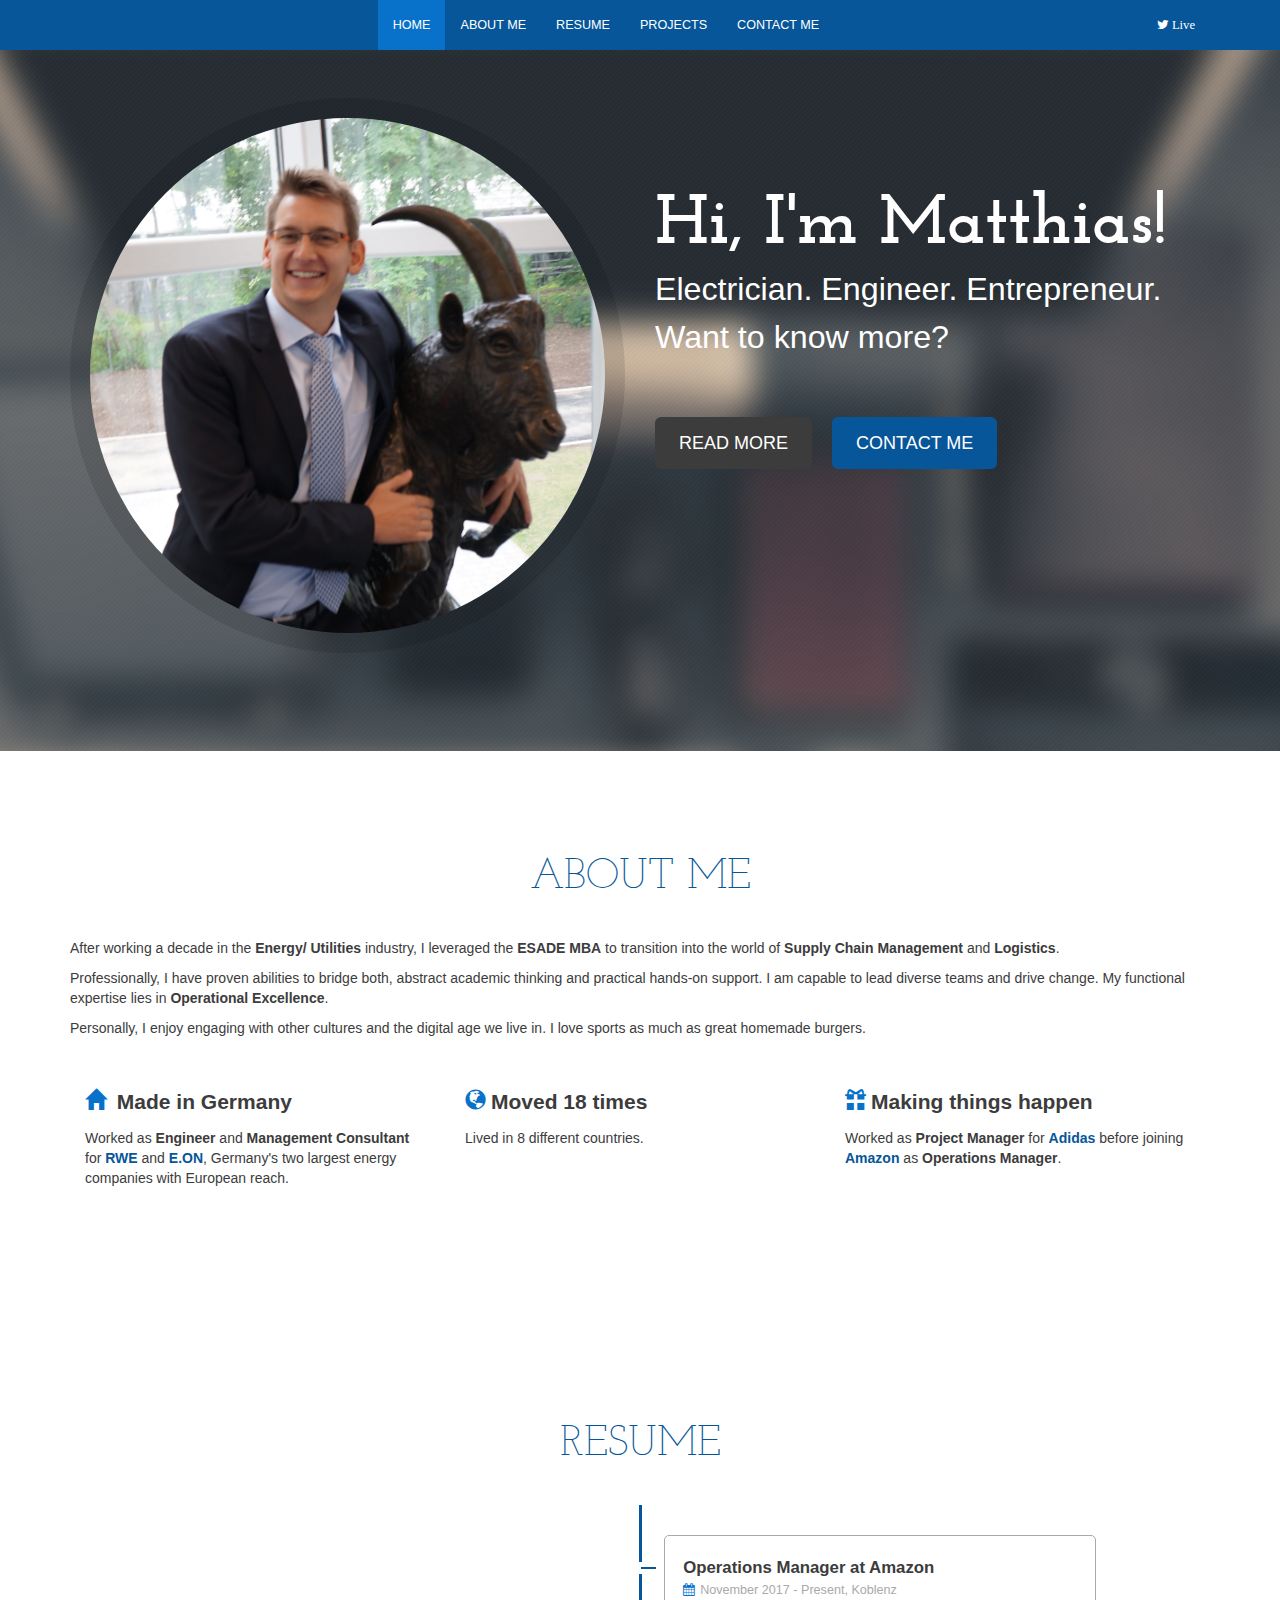
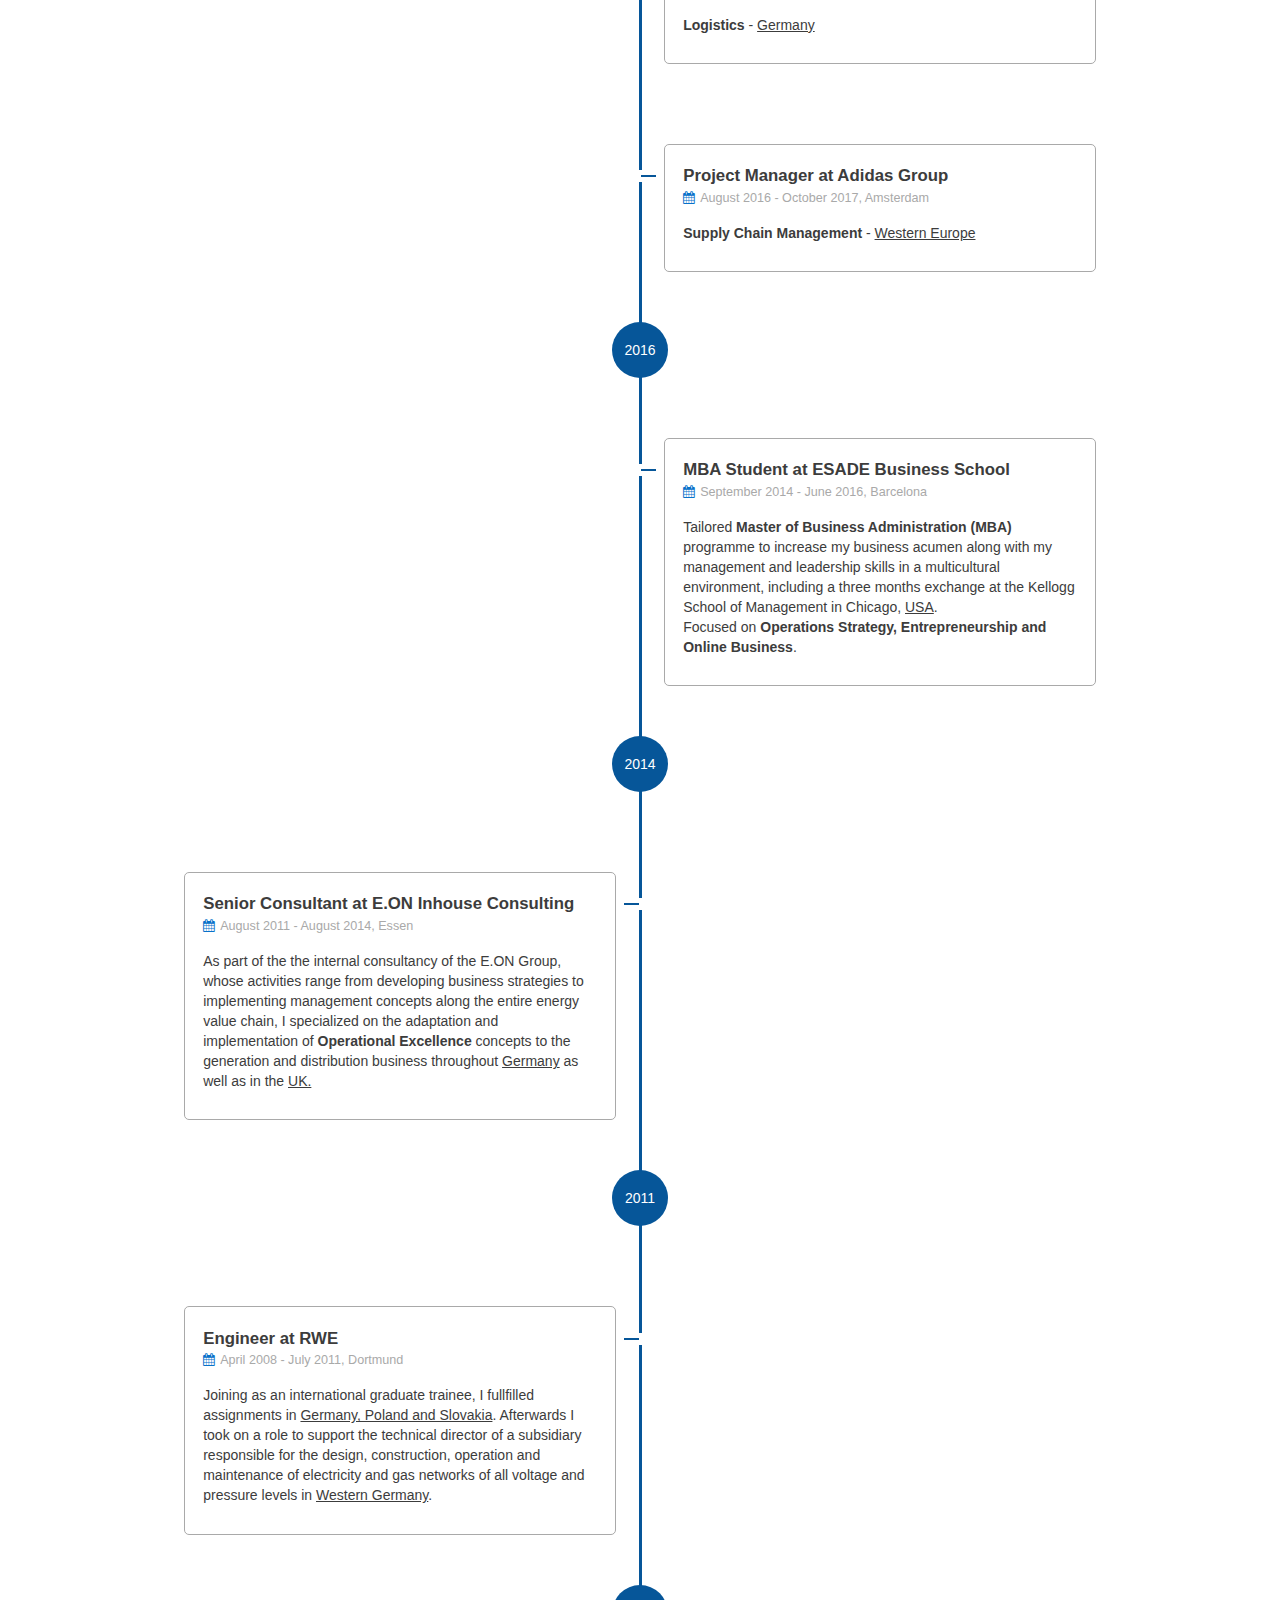
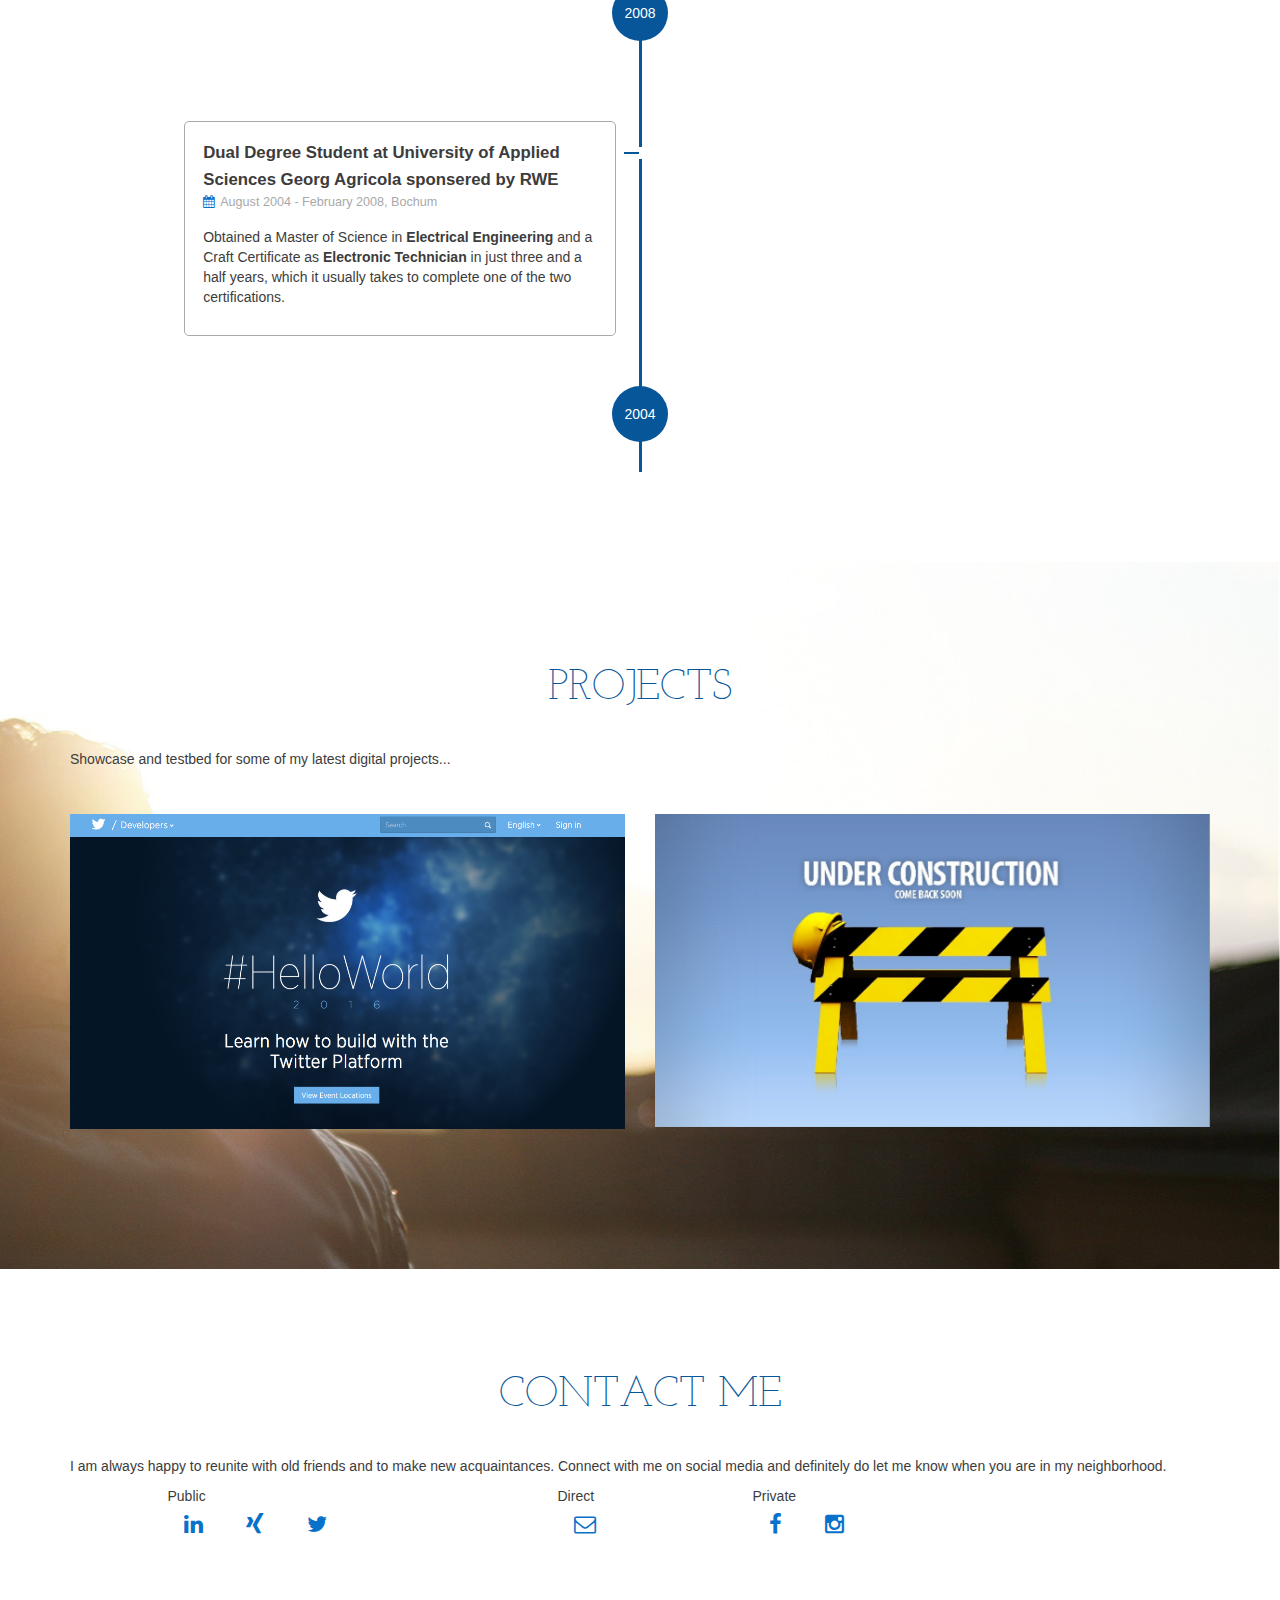
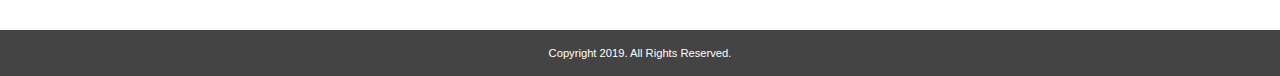
==== commit 2ea1390f: "Bug fixes und CV updates" ====
--- a/index.html
+++ b/index.html
@@ -68,7 +68,8 @@
 					<div class="col-md-6 right">
 						<h1 class="hide">MATTHIAS PRINTZ</h1>
 						<h2 class="heading">Hi, I'm Matthias!</h2>
-						<p>An international MBA full of energy.<br>Want to know more?</p>
+						<p>Electrician. Engineer. Entrepreneur.<br>Want to know more?</p>
+						<!-- <p>An international MBA full of energy.<br>Want to know more?</p> -->
 						<a href="#about-me" class="btn btn-default btn-lg">READ MORE</a><a href="#contacts" class="btn btn-primary btn-lg">CONTACT ME</a>
 					</div>
 				</div>
@@ -81,26 +82,24 @@
 			<div class="container">
 				<h2 class="heading">ABOUT ME</h2>
 				
-				<p>After six years of working in the <b>Energy/ Utilities</b> industry, I leveraged the <b>ESADE MBA</b> to transition into the <b>Sporting Goods</b> sector.</p>
-
-				<p>Professionally, I have proven abilities to bridge both, abstract academic thinking and practical hands-on support. I am capable to lead diverse teams and drive change. My functional expertise lies in <b>Operational Excellence</b> and <b>Supply Chain Management</b>.</p>
+				<p>After working a decade in the <b>Energy/ Utilities</b> industry, I leveraged the <b>ESADE MBA</b> to transition into the world of <b>Supply Chain Management</b> and <b>Logistics</b>.</p>
+
+				<p>Professionally, I have proven abilities to bridge both, abstract academic thinking and practical hands-on support. I am capable to lead diverse teams and drive change. My functional expertise lies in <b>Operational Excellence</b>.</p>
 
 				<p>Personally, I enjoy engaging with other cultures and the digital age we live in. I love sports as much as great homemade burgers.</p>
 				
 				<div class="row interest">
 					<div class="col-md-4">
 						<h3 class="sub-heading"><span class="glyphicon glyphicon-home"></span> <b>Made in Germany</b></h3>
-						<p>Worked as <b>Consultant, Engineer and Electrician</b><br> for <a href="http://www.eon.com"><b>E.ON</b></a> and <a href="http://www.rwe.com"><b>RWE</b></a>, Germany's two largest energy/ utility companies with European reach.</p>
-					</div>
-					<div class="col-md-4">
-						<h3 class="sub-heading"><span class="glyphicon glyphicon-plane"></span><b>MBA in Spain and USA</b></h3>
-						<p>Pursued an <b>MBA</b> at <a href="http://www.esade.edu/ftmba/eng"><b>ESADE Business School</b></a> in Barcelona and at 
-						the <a href="http://www.kellogg.northwestern.edu/programs/full-time-mba.aspx"><b>Kellogg School of Management</b></a> in 
-						Chicago.</p>
-					</div>
-					<div class="col-md-4">
-						<h3 class="sub-heading"><span class="glyphicon glyphicon-globe"></span><b>Momentarily in the Netherlands</b></h3>
-						<p>Transitioned as <b>Project Manager</b> to the supply chain management team of <a href="http://www.adidas-group.com/"><b> Adidas</b></a> in Amsterdam.</p> 
+						<p>Worked as <b>Engineer</b> and <b>Management Consultant</b><br> for <a href="http://www.rwe.com"><b>RWE</b></a> and <a href="http://www.eon.com"><b>E.ON</b></a>, Germany's two largest energy companies with European reach.</p>
+					</div>
+					<div class="col-md-4">
+						<h3 class="sub-heading"><span class="glyphicon glyphicon-globe"></span><b>Moved 18 times</b></h3>
+						<p>Lived in 8 different countries.</p>
+					</div>
+					<div class="col-md-4">
+						<h3 class="sub-heading"><span class="glyphicon glyphicon-gift"></span><b>Making things happen</b></h3>
+						<p>Worked as <b>Project Manager</b> for <a href="http://www.adidas-group.com/"><b> Adidas</b></a> before joining <a href="http://www.amazon.com/"><b> Amazon</b></a> as <b>Operations Manager</b>.</p> 
 					</div>
 				</div>
 			</div>
@@ -114,13 +113,21 @@
 				<!-- KLAPPT NICHT AUF MOBILE
 				<p align="center">Work Experience &emsp; &emsp; &emsp; &emsp; &emsp; &emsp; &emsp; &emsp; &emsp; &emsp; &emsp; &emsp; Education &emsp; &emsp; &emsp;</p>
 				-->
-				<ul class="timeline">
+				<ul class="timeline timeline-right">
+					<li class="event">
+						<h3 class="heading">Operations Manager at Amazon</h3>
+						<span class="month"><i class="fa fa-calendar"></i>November 2017 - Present, Koblenz</span>
+						<p><b>Logistics</b> - <u>Germany</u></p>
+					</li>
+					
+					<!-- <li class="year">2017</li> -->
+					<li class="event">
+						<h3 class="heading">Project Manager at Adidas Group</h3>
+						<span class="month"><i class="fa fa-calendar"></i>August 2016 - October 2017, Amsterdam</span>
+						<p><b>Supply Chain Management</b> - <u>Western Europe</u></p>
+					</li>
+					
 					<li class="year">2016</li>
-					<li class="event">
-						<h3 class="heading">Project Manager at Adidas Group</h3>
-						<span class="month"><i class="fa fa-calendar"></i>August 2016 - Present, Amsterdam</span>
-						<p><b>Supply Chain Management</b> - <u>Western Europe</u></p>
-					</li>
 					<li class="event">
 						<h3 class="heading">MBA Student at ESADE Business School</h3>
 						<span class="month"><i class="fa fa-calendar"></i>September 2014 - June 2016, Barcelona</span>
@@ -142,14 +149,12 @@
 						<span class="month"><i class="fa fa-calendar"></i>April 2008 - July 2011, Dortmund</span>
 						<p>Joining as an international graduate trainee, I fullfilled assignments in <u>Germany, Poland and Slovakia</u>. Afterwards I took on a role to support the technical director of a subsidiary responsible for the design, construction, operation and maintenance of electricity and gas networks of all voltage and pressure levels in <u>Western Germany</u>.</p>
 					</li>
-				</ul>
-
-				<ul class="timeline timeline-right">
+				
 					<li class="year">2008</li>
 					<li class="event">
 						<h3 class="heading">Dual Degree Student at University of Applied Sciences Georg Agricola sponsered by RWE</h3>
 						<span class="month"><i class="fa fa-calendar"></i>August 2004 - February 2008, Bochum</span>
-						<p>Obtained a Master of Science in <b>Electrical Engineering</b> and a Craft Certificate as <b>Electronic Technician</b> in just three and a half years, which it usually takes to finish one of the two certifications.
+						<p>Obtained a Master of Science in <b>Electrical Engineering</b> and a Craft Certificate as <b>Electronic Technician</b> in just three and a half years, which it usually takes to complete one of the two certifications.
 						</p>
 					</li>
 
@@ -237,11 +242,20 @@
 					<div class="col-md-1">
 					</div>
 				</div>
-
+				
+
+				<!--Google map
+				<div id="map-container-google-1" class="z-depth-1-half map-container" style="height: 500px">
+  					<iframe src="https://maps.google.com/maps?q=manhatan&t=&z=13&ie=UTF8&iwloc=&output=embed" frameborder="0"
+    					style="border:0" allowfullscreen></iframe>
+				</div>
+				Google Maps-->
+				
+				<!--
 				<div class="row google-map">
 					<div class="map-canvas"></div>
 				</div>
-				<!--
+				
 				<div class="row contact-address">
 					<div class="col-md-6">
 						<div class="contact-form-wrapper margin-bottom">
@@ -315,10 +329,10 @@
 			</div>
 		</section>
 		<!-- END CONTACTS -->
-
+		
 		<!-- FOOTER -->
 		<footer class="footer">
-			<p>Copyright 2016. All Rights Reserved.</p>
+			<p>Copyright 2019. All Rights Reserved.</p>
 		</footer>
 		<!-- END FOOTER -->
 
